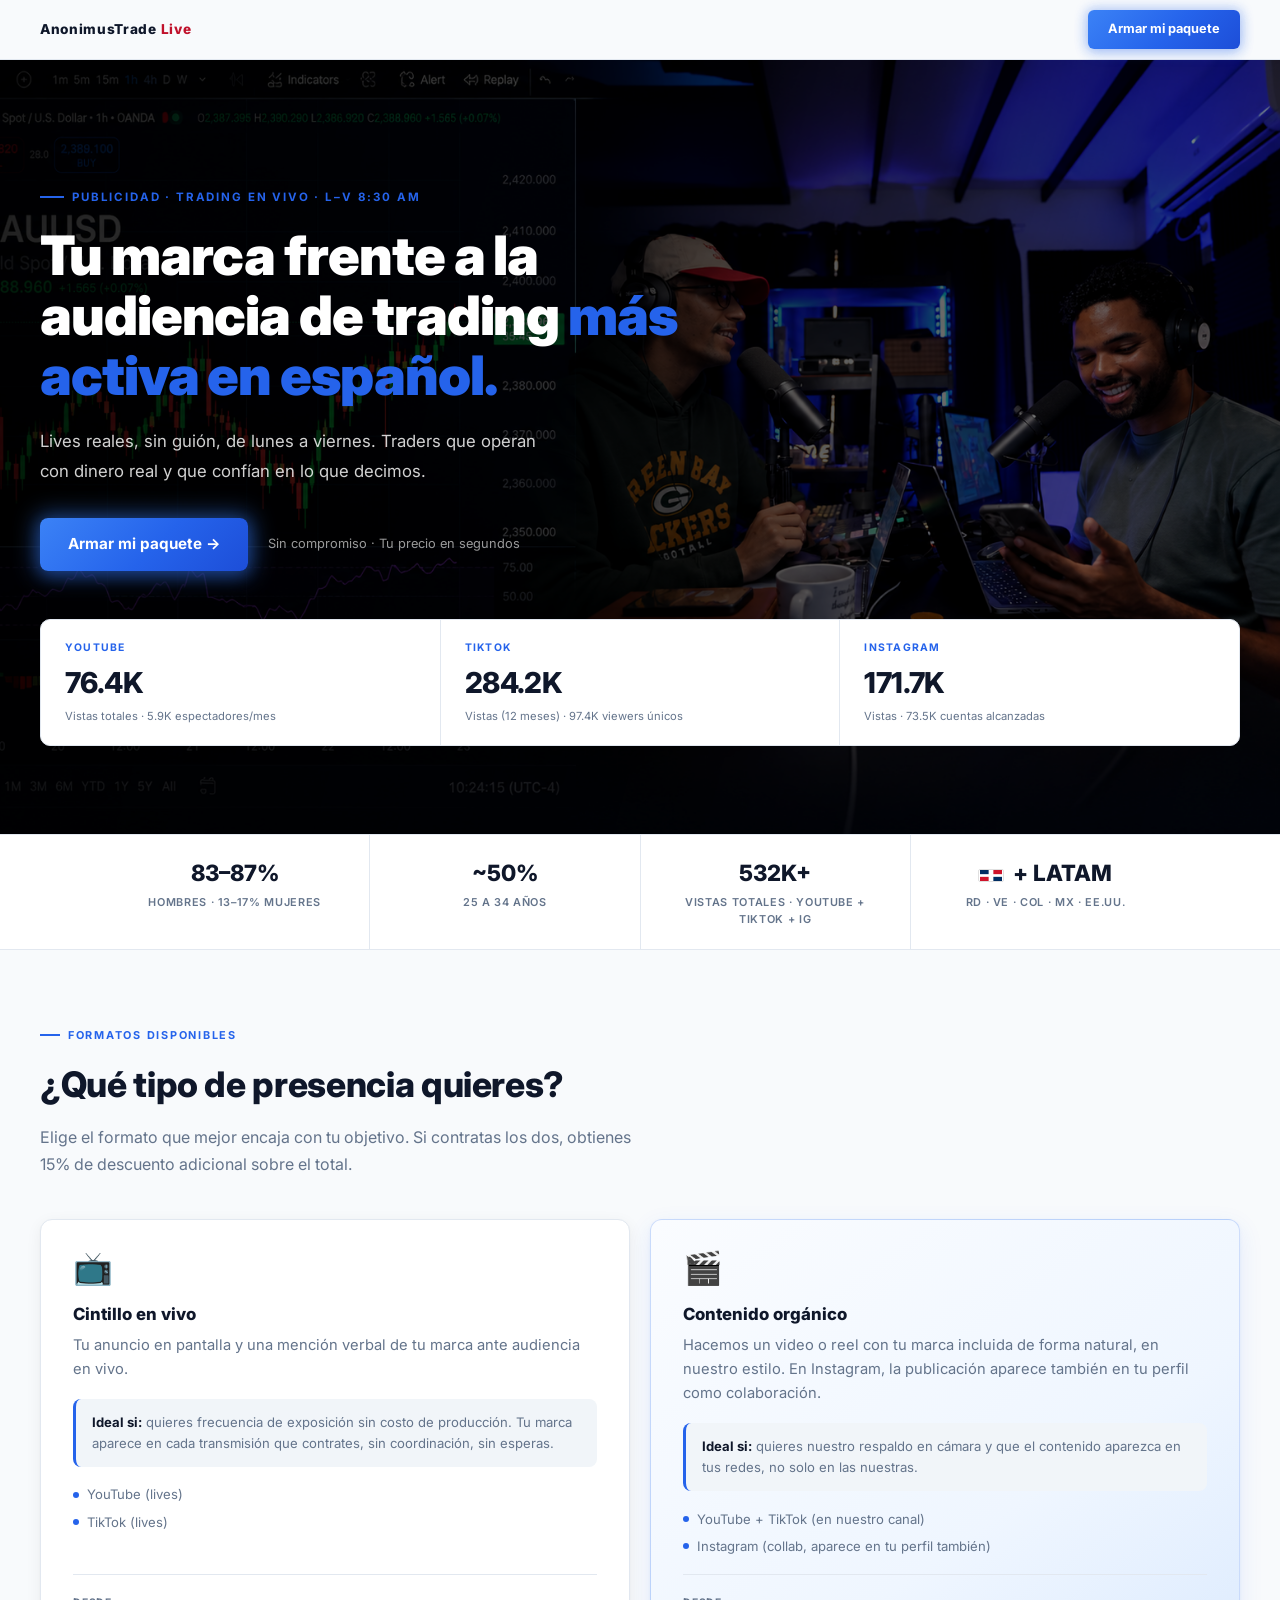
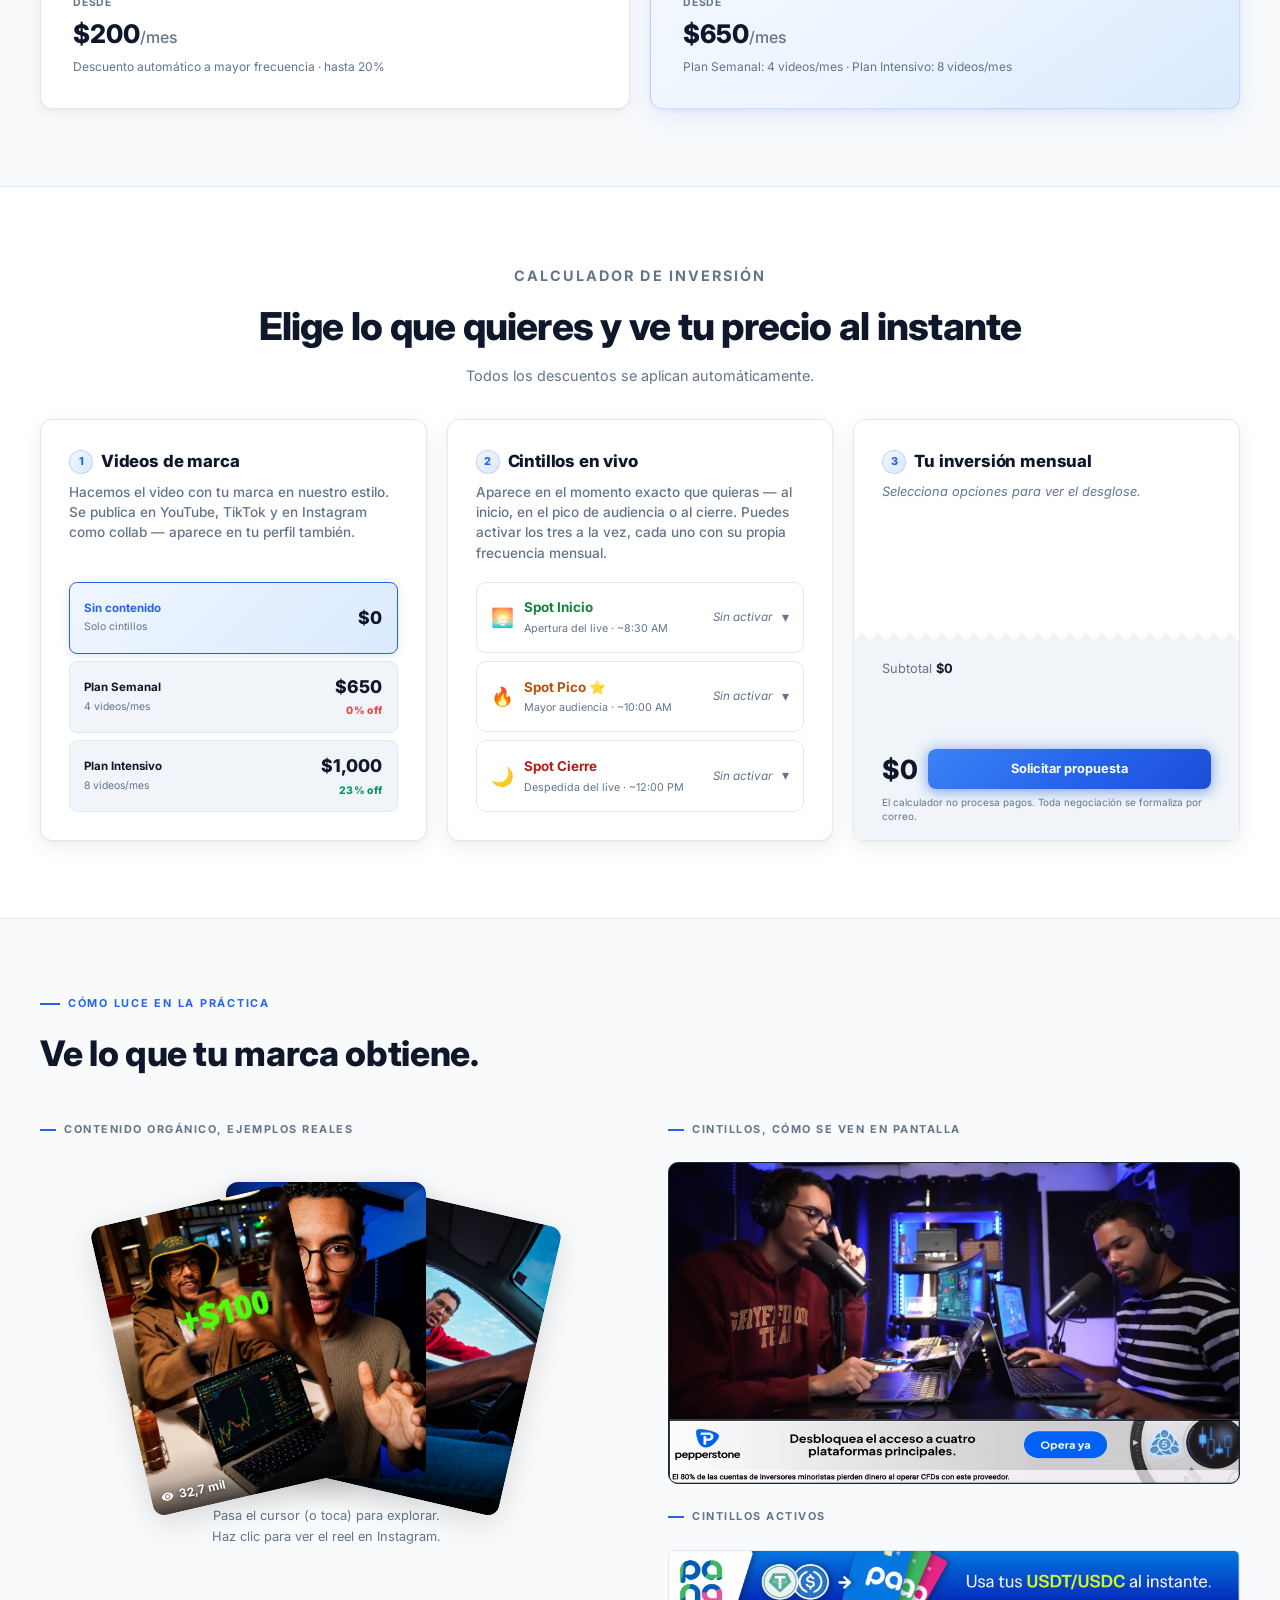
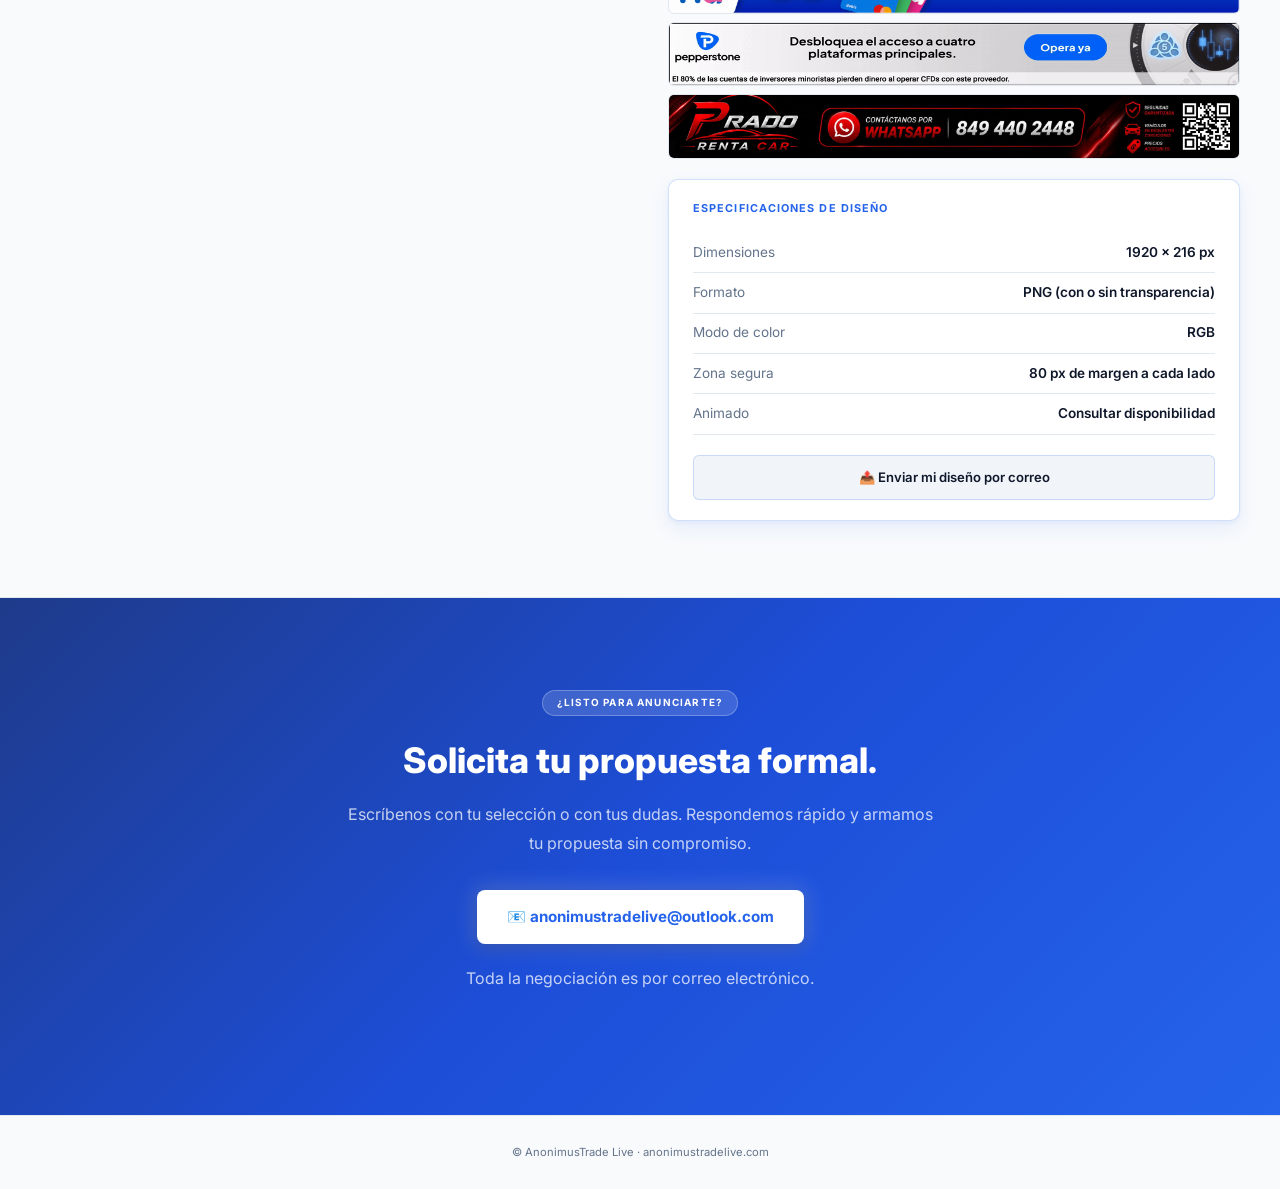
==== ads/index.html @ a9f97a2d "ads: columnas estables, filas alineadas, receipt anclado al fondo" ====
<!DOCTYPE html>
<html lang="es">
<head>
<meta charset="UTF-8">
<meta name="viewport" content="width=device-width, initial-scale=1.0">
<title>Anúnciate con AnonimusTrade Live</title>
<link href="https://fonts.googleapis.com/css2?family=Inter:wght@400;500;600;700;800;900&display=swap" rel="stylesheet">
<style>
:root {
  --bg:      #F8FAFC;
  --bg2:     #FFFFFF;
  --bg3:     #F1F5F9;
  --bg4:     #E2E8F0;
  --blue:    #2563EB;
  --blue-d:  #1D4ED8;
  --blue-lt: #EFF6FF;
  --blue-g:  rgba(37,99,235,0.08);
  --blue-b:  rgba(37,99,235,0.20);
  --red:     #C0112B;
  --gold:    #B45309;
  --gold-g:  rgba(180,83,9,0.08);
  --green:   #059669;
  --grn-g:   rgba(5,150,105,0.08);
  --ink:     #0F172A;
  --muted:   #64748B;
  --bdr:     #E2E8F0;
  --bdr-b:   rgba(37,99,235,0.20);
  --shadow:    0 1px 2px rgba(0,0,0,0.04), 0 4px 16px rgba(0,0,0,0.06);
  --shadow-md: 0 4px 6px rgba(0,0,0,0.05), 0 12px 32px rgba(0,0,0,0.08);
  --shadow-blue: 0 4px 14px rgba(37,99,235,0.22);
  --btn-grad:  linear-gradient(135deg,#3B82F6 0%,#2563EB 55%,#1D4ED8 100%);
}
*,*::before,*::after { margin:0; padding:0; box-sizing:border-box }
html { scroll-behavior:smooth }
body { font-family:'Inter',sans-serif; background:var(--bg); color:var(--ink); line-height:1.6; font-size:16px }
.container { max-width:1280px; margin:0 auto; padding:0 clamp(1.25rem,5vw,2.5rem) }

/* ── NAV ── */
nav {
  position:sticky; top:0; z-index:100;
  background:rgba(248,250,252,0.95); backdrop-filter:blur(12px);
  border-bottom:1px solid var(--bdr);
  padding:0 clamp(1.25rem,5vw,2.5rem);
  height:60px; display:flex; align-items:center; justify-content:space-between;
}
.nav-brand { font-size:0.85rem; font-weight:800; letter-spacing:0.05em }
.nav-brand span { color:var(--red) }
.nav-cta {
  font-family:inherit; font-size:0.8rem; font-weight:700;
  background:var(--btn-grad); color:#fff;
  border:none; padding:9px 20px; border-radius:6px;
  cursor:pointer; text-decoration:none;
  box-shadow:var(--shadow-blue), 0 0 12px 2px rgba(37,99,235,0.28);
  transition:all 0.2s;
}
.nav-cta:hover { box-shadow:0 6px 18px rgba(37,99,235,0.36), 0 0 20px 4px rgba(37,99,235,0.38); transform:translateY(-1px) }

/* ── HERO ── */
.hero {
  position:relative; overflow:hidden;
  padding:clamp(5rem,10vw,8rem) 0 clamp(3.5rem,7vw,5.5rem);
  border-bottom:1px solid var(--bdr);
}
.hero-bg {
  position:absolute; inset:0; z-index:0;
  background:url('ads_img/hero_img_2.png') right center / cover no-repeat;
}
.hero-overlay {
  position:absolute; inset:0; z-index:1;
  background:linear-gradient(105deg,rgba(0,0,0,0.88) 0%,rgba(0,0,0,0.70) 50%,rgba(0,0,0,0.38) 100%);
}
.hero .container { position:relative; z-index:2 }
.hero-kicker {
  font-size:0.72rem; font-weight:700; letter-spacing:0.16em;
  text-transform:uppercase; color:var(--blue); margin-bottom:1.25rem;
  display:flex; align-items:center; gap:8px;
}
.hero-kicker::before { content:''; width:24px; height:2px; background:var(--blue); display:block; flex-shrink:0 }
.hero h1 {
  font-size:clamp(2rem,5.5vw,3.4rem); font-weight:900;
  line-height:1.1; letter-spacing:-0.02em;
  margin-bottom:1.25rem; max-width:640px; color:#fff;
}
.hero h1 em { color:var(--blue); font-style:normal }
.hero-sub { font-size:clamp(0.95rem,2vw,1.05rem); color:rgba(255,255,255,0.82); max-width:500px; margin-bottom:2rem; line-height:1.8 }
.hero-actions { display:flex; align-items:center; gap:1.25rem; flex-wrap:wrap; margin-bottom:3rem }
.hero-cta {
  display:inline-flex; align-items:center; gap:8px;
  background:var(--btn-grad); color:#fff; text-decoration:none;
  font-weight:700; font-size:0.95rem;
  padding:14px 28px; border-radius:8px;
  box-shadow:0 4px 16px rgba(37,99,235,0.32), 0 0 22px 5px rgba(59,130,246,0.45);
  transition:all 0.22s;
}
.hero-cta:hover { box-shadow:0 8px 28px rgba(37,99,235,0.44), 0 0 32px 8px rgba(59,130,246,0.55); transform:translateY(-2px) }
.hero-note { font-size:0.8rem; color:rgba(255,255,255,0.6) }

/* Metrics bar */
.metrics-bar {
  display:grid; grid-template-columns:repeat(3,1fr);
  gap:1px; background:var(--bdr);
  border:1px solid var(--bdr); border-radius:10px; overflow:hidden;
  box-shadow:var(--shadow);
}
.metric { background:var(--bg2); padding:1.25rem 1.5rem }
.metric-platform { font-size:0.65rem; font-weight:700; letter-spacing:0.12em; text-transform:uppercase; color:var(--blue); margin-bottom:4px }
.metric-num { font-size:clamp(1.3rem,3vw,1.8rem); font-weight:800; letter-spacing:-0.02em; margin-bottom:3px }
.metric-label { font-size:0.7rem; color:var(--muted); line-height:1.4 }

/* ── AUDIENCE STRIP ── */
.aud-strip { background:var(--bg2); border-bottom:1px solid var(--bdr) }
.aud-strip-inner { display:grid; grid-template-columns:repeat(4,1fr); gap:1px; background:var(--bdr); max-width:1080px; margin:0 auto }
.aud-stat { background:var(--bg2); padding:1.25rem 1.5rem; text-align:center }
.flag-svg   { display:inline-block; vertical-align:middle; border-radius:2px; border:1px solid rgba(0,0,0,0.12); margin-right:4px }
.flag-emoji { display:none }
.aud-val { font-size:clamp(1.1rem,2.5vw,1.4rem); font-weight:800; margin-bottom:3px }
.aud-lbl { font-size:0.68rem; color:var(--muted); font-weight:600; text-transform:uppercase; letter-spacing:0.06em }

/* ── SECTION BASE ── */
.section { padding:clamp(3rem,6vw,5rem) 0; border-bottom:1px solid var(--bdr) }
.section.alt { background:var(--bg2) }
.sec-eyebrow {
  font-size:0.68rem; font-weight:700; letter-spacing:0.16em;
  text-transform:uppercase; color:var(--blue); margin-bottom:0.75rem;
  display:flex; align-items:center; gap:8px;
}
.sec-eyebrow::before { content:''; width:20px; height:2px; background:var(--blue); display:block; flex-shrink:0 }
.sec-h2 { font-size:clamp(1.5rem,3.5vw,2.2rem); font-weight:800; letter-spacing:-0.01em; margin-bottom:0.75rem }
.sec-sub { font-size:1rem; color:var(--muted); line-height:1.7; margin-bottom:2.5rem; max-width:620px }

/* ── FORMATOS ── */
.formats-grid { display:grid; grid-template-columns:1fr 1fr; gap:1.25rem }
.fmt-card {
  background:var(--bg2); border:1px solid var(--bdr);
  border-radius:12px; padding:2rem;
  display:flex; flex-direction:column; gap:1.1rem;
  box-shadow:var(--shadow);
  transition:box-shadow 0.22s, transform 0.22s;
}
.fmt-card:hover { box-shadow:0 4px 8px rgba(0,0,0,0.06),0 16px 40px rgba(0,0,0,0.10); transform:translateY(-3px) }
.fmt-card.feat {
  border-color:var(--bdr-b);
  background:linear-gradient(145deg,#FAFCFF 0%,#EFF6FF 60%,#DBEAFE 100%);
  box-shadow:0 2px 4px rgba(37,99,235,0.06),0 8px 24px rgba(37,99,235,0.10);
}
.fmt-card.feat:hover { box-shadow:0 4px 8px rgba(37,99,235,0.08),0 20px 48px rgba(37,99,235,0.16); transform:translateY(-3px) }
.fmt-icon { font-size:2rem; line-height:1 }
.fmt-name { font-size:1.05rem; font-weight:800; margin-bottom:0.3rem }
.fmt-pitch { font-size:0.92rem; color:var(--muted); line-height:1.65 }
.fmt-ideal {
  font-size:0.82rem; color:var(--muted);
  background:var(--bg3); border-radius:8px;
  padding:0.8rem 1rem; border-left:3px solid var(--blue); line-height:1.6;
}
.fmt-ideal strong { color:var(--ink); font-weight:700 }
.fmt-platforms { display:flex; flex-direction:column; gap:0.4rem }
.fmt-pl { font-size:0.82rem; display:flex; align-items:center; gap:8px; color:var(--muted) }
.fmt-pl::before { content:''; width:6px; height:6px; border-radius:50%; background:var(--blue); flex-shrink:0 }
.fmt-from { margin-top:auto; border-top:1px solid var(--bdr); padding-top:1.25rem }
.fmt-from-lbl { font-size:0.65rem; font-weight:700; text-transform:uppercase; letter-spacing:0.08em; color:var(--muted); margin-bottom:2px }
.fmt-from-price { font-size:1.6rem; font-weight:800 }
.fmt-from-sub { font-size:0.75rem; color:var(--muted); margin-top:2px }

/* ── CALCULADOR ── */
.calc-hdr { text-align:center; margin-bottom:2rem }
.calc-eyebrow { font-size:0.68rem; font-weight:700; letter-spacing:0.14em; text-transform:uppercase; color:var(--blue); margin-bottom:0.6rem }
.tag {
  display:inline-block; font-size:0.62rem; font-weight:700;
  letter-spacing:0.12em; text-transform:uppercase;
  padding:4px 14px; border-radius:20px; margin-bottom:0.75rem;
}
.tag-blue { background:linear-gradient(135deg,#EFF6FF,#DBEAFE); color:var(--blue); border:1px solid var(--bdr-b) }
.calc-hdr h2 { font-size:clamp(1.6rem,4vw,2.4rem); font-weight:800; letter-spacing:-0.02em; margin-bottom:0.4rem }
.calc-hdr p { font-size:0.9rem; color:var(--muted) }
.calc-top-grid { display:grid; grid-template-columns:1fr 1fr 1fr; gap:1.25rem; align-items:stretch }
.calc-step {
  background:var(--bg2); border:1px solid var(--bdr);
  border-radius:12px; padding:1.75rem;
  box-shadow:0 1px 2px rgba(0,0,0,0.04),0 6px 20px rgba(0,0,0,0.07);
}
.step-lbl {
  font-size:1.05rem; font-weight:800; letter-spacing:-0.01em;
  color:var(--ink);
  margin-bottom:0.4rem; display:flex; align-items:center; gap:8px;
}
.step-num {
  width:24px; height:24px;
  background:linear-gradient(135deg,#EFF6FF,#DBEAFE);
  border:1px solid var(--bdr-b); color:var(--blue);
  border-radius:50%; font-size:0.68rem; font-weight:800;
  display:inline-flex; align-items:center; justify-content:center; flex-shrink:0;
}
.step-title { font-size:0.85rem; font-weight:500; color:var(--muted); margin-bottom:0.75rem; line-height:1.5; min-height:88px }
.step-desc { font-size:0.82rem; color:var(--muted); margin-bottom:1rem; line-height:1.6 }

.calc-step { display:flex; flex-direction:column }
.c-opts { display:flex; flex-direction:column; gap:0.45rem; flex:1 }
.c-opt {
  display:flex; align-items:center; justify-content:space-between; gap:0.75rem;
  border:1.5px solid var(--bdr); border-radius:8px;
  padding:0.65rem 0.9rem; cursor:pointer;
  min-height:64px; flex:1;
  transition:all 0.18s; text-align:left;
  background:var(--bg3); user-select:none;
}
.c-opt:hover { border-color:rgba(37,99,235,0.4); background:var(--blue-lt); box-shadow:0 2px 8px rgba(37,99,235,0.10) }
.c-opt.sel {
  border-color:var(--blue);
  background:linear-gradient(135deg,#EFF6FF,#DBEAFE);
  box-shadow:0 2px 10px rgba(37,99,235,0.15);
}
.c-opt-meta { flex:1; min-width:0 }
.c-opt-lbl { font-size:0.72rem; font-weight:700; color:var(--ink) }
.c-opt.sel .c-opt-lbl { color:var(--blue) }
.c-opt-sub { font-size:0.65rem; color:var(--muted); margin-top:2px }
.c-opt-right { text-align:right; flex-shrink:0 }
.c-opt-price { font-size:1.1rem; font-weight:800; white-space:nowrap }
.c-opt-disc { font-size:0.65rem; font-weight:800; letter-spacing:0.03em; margin-top:2px }
.c-opt-disc--zero { color:#EF4444 }
.c-opt-disc--win  { color:#059669 }

/* ── SPOT CARDS COMPACTAS + DROPDOWN ── */
.spot-tip {
  font-size:0.82rem; color:var(--blue); font-weight:500; line-height:1.55;
  background:var(--blue-lt); border-left:3px solid var(--blue);
  border-radius:0 6px 6px 0; padding:8px 12px; margin-bottom:1rem;
}
.spot-tip strong { font-weight:700 }
.spot-cards { flex:1; display:flex; flex-direction:column; gap:8px }
.spot-card {
  border:1.5px solid var(--bdr); border-radius:10px;
  position:relative; flex:1;
  display:flex; flex-direction:column;
  background:var(--bg2); transition:border-color 0.2s, box-shadow 0.2s;
}
.spot-card-row {
  display:flex; align-items:center; gap:10px;
  padding:11px 14px; cursor:pointer; user-select:none;
  border-radius:10px; flex:1;
}
.spot-card-row:hover { background:var(--bg3) }
.spot-card-info { display:flex; align-items:center; gap:10px; flex:1; min-width:0 }
.spot-card-icon { font-size:1.15rem; line-height:1; flex-shrink:0 }
.spot-card-name { font-size:0.84rem; font-weight:700 }
.spot-card-detail { font-size:0.67rem; color:var(--muted); margin-top:1px }
.spot-card-badge {
  text-align:right; flex-shrink:0;
  min-height:46px; display:flex; flex-direction:column; justify-content:center;
}
.spot-badge-price { font-size:0.88rem; font-weight:800 }
.spot-badge-disc { font-size:0.67rem; color:var(--green); font-weight:700; margin-top:1px }
.spot-badge-freq { font-size:0.65rem; color:var(--muted); margin-top:1px }
.spot-badge-off { font-size:0.73rem; color:var(--muted); font-style:italic }
.spot-chevron {
  font-size:0.85rem; color:var(--muted); flex-shrink:0;
  transition:transform 0.2s; line-height:1;
}
.spot-card.open .spot-chevron { transform:rotate(180deg) }
/* Dropdown flotante — no afecta el layout */
.spot-dropdown {
  display:none;
  position:absolute; top:calc(100% + 4px); left:0; right:0;
  z-index:50;
  background:var(--bg2); border:1.5px solid var(--bdr);
  border-radius:8px; overflow:hidden;
  box-shadow:0 8px 24px rgba(0,0,0,0.14);
}
.spot-card.open .spot-dropdown { display:block }
.spot-opt {
  display:flex; align-items:center; justify-content:space-between;
  width:100%; padding:9px 14px;
  background:none; border:none; border-bottom:1px solid var(--bdr);
  color:var(--ink); font-size:0.82rem; font-weight:600; font-family:inherit;
  cursor:pointer; text-align:left; transition:background 0.12s;
}
.spot-opt:last-child { border-bottom:none }
.spot-opt:hover { background:var(--bg3) }
.opt-left { display:flex; align-items:center; gap:7px }
.opt-right { display:flex; align-items:center; gap:8px; flex-shrink:0 }
.opt-disc { font-size:0.71rem; font-weight:700; color:var(--green) }
.opt-no-disc { font-size:0.71rem; color:var(--muted) }
.spot-opt--off .opt-left { color:var(--muted) }
.opt-check { font-size:0.75rem; opacity:0 }
.spot-opt.active .opt-check { opacity:1 }
.sum-lines { display:flex; flex-direction:column; gap:0.25rem; min-height:148px }
.sum-disc-area { min-height:62px }
/* Colores por spot */
.spot-card[data-spot="inicio"] .spot-opt.active  { color:#15803d; font-weight:700 }
.spot-card[data-spot="inicio"].has-freq           { border-color:#16a34a; box-shadow:0 2px 10px rgba(22,163,74,0.14) }
.spot-card[data-spot="inicio"] .spot-card-name   { color:#15803d }
.spot-card[data-spot="inicio"] .spot-badge-price { color:#15803d }
.spot-card[data-spot="pico"]   .spot-opt.active  { color:#b45309; font-weight:700 }
.spot-card[data-spot="pico"].has-freq             { border-color:#d97706; box-shadow:0 2px 10px rgba(217,119,6,0.14) }
.spot-card[data-spot="pico"]   .spot-card-name   { color:#b45309 }
.spot-card[data-spot="pico"]   .spot-badge-price { color:#b45309 }
.spot-card[data-spot="cierre"] .spot-opt.active  { color:#b91c1c; font-weight:700 }
.spot-card[data-spot="cierre"].has-freq           { border-color:#dc2626; box-shadow:0 2px 10px rgba(220,38,38,0.14) }
.spot-card[data-spot="cierre"] .spot-card-name   { color:#b91c1c }
.spot-card[data-spot="cierre"] .spot-badge-price { color:#b91c1c }

/* ── SUMMARY PANEL (columna 3, mismo estilo que calc-step) ── */
.calc-summary {
  background:var(--bg2); border:1px solid var(--bdr);
  border-radius:12px; padding:1.75rem;
  position:sticky; top:72px;
  box-shadow:0 1px 2px rgba(0,0,0,0.04),0 6px 20px rgba(0,0,0,0.07);
  display:flex; flex-direction:column;
}

.sum-receipt {
  background:var(--bg3);
  margin:auto -1.75rem -1.75rem;
  padding:0 1.75rem 1rem;
  position:relative;
}
.sum-receipt::before {
  content:'';
  display:block; height:16px; margin:0 -1.75rem 0.85rem;
  background:
    linear-gradient(135deg, var(--bg2) 33.33%, transparent 33.33%) 0 0,
    linear-gradient(-135deg, var(--bg2) 33.33%, transparent 33.33%) 0 0;
  background-size:16px 16px;
  background-repeat:repeat-x;
  background-color:var(--bg3);
}
.sum-title { font-size:0.65rem; font-weight:700; letter-spacing:0.14em; text-transform:uppercase; color:var(--muted); margin-bottom:0.5rem }

.sum-line { display:flex; justify-content:space-between; align-items:baseline; font-size:0.8rem; gap:0.5rem }
.sum-line-k { color:var(--muted); flex:1 }
.sum-line-v { font-weight:700; flex-shrink:0 }
.sum-empty { font-size:0.8rem; color:var(--muted); font-style:italic }
.sum-div { height:1px; background:var(--bdr); margin:0.5rem 0 }
.sum-row-meta {
  display:flex; justify-content:space-between; align-items:center;
  font-size:0.8rem; color:var(--muted); margin-bottom:0.4rem;
}
.sum-row-meta strong { color:var(--ink); font-weight:700 }
.sum-saving-badge {
  font-size:0.7rem; color:var(--green); font-weight:700;
  background:var(--grn-g); border:1px solid rgba(5,150,105,0.18);
  border-radius:4px; padding:2px 7px; white-space:nowrap;
}
.sum-bundle-pill {
  display:flex; justify-content:space-between; align-items:center;
  font-size:0.75rem; color:var(--green); font-weight:700;
  background:var(--grn-g); border:1px solid rgba(5,150,105,0.18);
  border-radius:4px; padding:5px 9px; margin-bottom:0.45rem;
}
.sum-bundle-note { font-size:0.62rem; font-weight:400; opacity:0.8; margin-top:1px }
.sum-total-disc {
  display:flex; justify-content:space-between; align-items:center;
  font-size:0.8rem; font-weight:700; color:var(--green);
  border-top:1px dashed rgba(5,150,105,0.3);
  padding:5px 2px; margin-top:0.1rem; margin-bottom:0.1rem;
}
.sum-item { padding:4px 6px; border-radius:4px; border:1px solid var(--bg3) }
.sum-item:nth-child(even) { background:var(--bg3) }
.sum-disc-row {
  font-size:0.68rem; color:var(--green); font-weight:600;
  text-align:right; margin-top:1px;
}
.sum-bottom { display:flex; align-items:center; gap:0.65rem }
.sum-total-val { font-size:1.65rem; font-weight:800; letter-spacing:-0.02em; flex-shrink:0; white-space:nowrap }
.sum-cta {
  flex:1; display:block; text-align:center;
  background:var(--btn-grad); color:#fff; text-decoration:none;
  font-weight:700; font-size:0.8rem; padding:10px 8px;
  border-radius:8px;
  box-shadow:0 4px 12px rgba(37,99,235,0.28), 0 0 14px 2px rgba(37,99,235,0.30);
  transition:all 0.2s;
}
.sum-cta:hover { box-shadow:0 6px 18px rgba(37,99,235,0.4), 0 0 22px 5px rgba(37,99,235,0.40); transform:translateY(-1px) }
.sum-upsell {
  font-size:0.75rem; color:var(--gold);
  background:var(--gold-g); border:1px solid rgba(245,158,11,0.2);
  border-radius:6px; padding:6px 9px; margin-top:0.4rem; line-height:1.5;
}
.sum-note { font-size:0.62rem; color:var(--muted); text-align:left; margin-top:0.35rem; line-height:1.4 }

/* ── VISUALES ── */
.visual-grid { display:grid; grid-template-columns:1fr 1fr; gap:3.5rem; align-items:start }
.vis-col-label {
  font-size:0.68rem; font-weight:700; letter-spacing:0.14em;
  text-transform:uppercase; color:var(--muted); margin-bottom:1.5rem;
  display:flex; align-items:center; gap:8px;
}
.vis-col-label::before { content:''; width:16px; height:2px; background:var(--blue); flex-shrink:0 }

/* Fan deck */
.fan-wrapper { display:flex; justify-content:center; align-items:flex-end; min-height:340px; padding:1rem 0 1.5rem }
.fan-deck { position:relative; width:200px; height:296px }
.fan-card {
  position:absolute; top:0; left:0; width:200px; height:296px;
  border-radius:12px; overflow:hidden; cursor:pointer; display:block; text-decoration:none;
  transition:all 0.35s cubic-bezier(0.34,1.56,0.64,1);
  transform-origin:bottom center;
  box-shadow:0 8px 32px rgba(0,0,0,0.14);
}
.fan-card:nth-child(1) { transform:rotate(-13deg) translateX(-75px); z-index:3 }
.fan-card:nth-child(2) { transform:rotate(0deg); z-index:2 }
.fan-card:nth-child(3) { transform:rotate(13deg) translateX(75px); z-index:1 }
.fan-card:nth-child(1):hover { transform:rotate(-5deg) translateX(-65px) translateY(-18px) scale(1.04); z-index:10 }
.fan-card:nth-child(2):hover { transform:rotate(0deg) translateY(-18px) scale(1.04); z-index:10 }
.fan-card:nth-child(3):hover { transform:rotate(5deg) translateX(65px) translateY(-18px) scale(1.04); z-index:10 }
.fan-ph {
  width:100%; height:100%;
  background:var(--bg3); border:1px solid var(--bdr);
  display:flex; flex-direction:column; align-items:center; justify-content:center;
  gap:0.75rem; padding:1rem; text-align:center;
}
.reel-img { width:100%; height:100%; object-fit:cover; display:block; }
.reel-overlay {
  position:absolute; bottom:0; left:0; right:0;
  background:linear-gradient(to top, rgba(0,0,0,0.7) 0%, rgba(0,0,0,0.15) 55%, transparent 100%);
  padding:8px 10px; display:flex; flex-direction:column; justify-content:flex-end; gap:5px;
}
.reel-views {
  display:flex; align-items:center; gap:5px;
  color:#fff; font-size:0.75rem; font-weight:700;
  text-shadow:0 1px 3px rgba(0,0,0,0.6);
}
.reel-stats-hover {
  display:flex; gap:10px;
  opacity:0; transform:translateX(-14px);
  transition:opacity 0.28s ease 0.07s, transform 0.28s ease 0.07s;
}
.fan-card:hover .reel-stats-hover { opacity:1; transform:translateX(0); }
.reel-stat {
  display:flex; align-items:center; gap:3px;
  color:#fff; font-size:0.72rem; font-weight:700;
  text-shadow:0 1px 3px rgba(0,0,0,0.6);
}
.fan-note { font-size:0.8rem; color:var(--muted); text-align:center; line-height:1.6; margin-top:0.25rem }

/* Stream mockup */
.stream-mock {
  position:relative; width:100%; aspect-ratio:16/9;
  background:#0A1520; border:1px solid #1a2a3a;
  border-radius:10px; overflow:hidden; margin-bottom:1.25rem;
}
.stream-body {
  position:absolute; inset:0; bottom:20%;
  display:flex; align-items:center; justify-content:center;
  flex-direction:column; gap:0.5rem;
}
.stream-live {
  position:absolute; top:10px; left:10px;
  background:var(--red); color:#fff;
  font-size:0.6rem; font-weight:800; letter-spacing:0.08em;
  padding:3px 8px; border-radius:3px;
}
.stream-ph { font-size:0.72rem; color:rgba(107,125,179,0.4); font-weight:600; letter-spacing:0.1em; text-transform:uppercase }
.cintillo-strip {
  position:absolute; bottom:0; left:0; right:0; height:20%;
  background:rgba(241,245,249,0.12); border-top:1px solid rgba(255,255,255,0.06);
  display:flex; align-items:center; justify-content:center;
}
.cintillo-strip-ph { font-size:0.62rem; color:rgba(107,125,179,0.4); font-weight:700; letter-spacing:0.1em; text-transform:uppercase }

/* Cintillo gallery */
.cin-gallery { display:flex; flex-direction:column; gap:0.5rem; margin-bottom:1.25rem }
.cin-item {
  width:100%; aspect-ratio:1920/216;
  background:var(--bg3); border:1px solid var(--bdr);
  border-radius:6px; display:flex; align-items:center; justify-content:center; overflow:hidden;
}
.cin-item img { width:100%; height:100%; object-fit:cover; display:block }
.cin-ph { font-size:0.65rem; color:rgba(107,125,179,0.4); font-weight:700; letter-spacing:0.1em; text-transform:uppercase }

/* Specs */
.specs-card {
  background:var(--bg2); border:1px solid var(--bdr-b);
  border-radius:10px; padding:1.25rem 1.5rem;
  box-shadow:0 2px 4px rgba(37,99,235,0.06),0 8px 20px rgba(37,99,235,0.08);
}
.specs-title { font-size:0.68rem; font-weight:700; letter-spacing:0.1em; text-transform:uppercase; color:var(--blue); margin-bottom:1rem }
.spec-row { display:flex; justify-content:space-between; align-items:baseline; font-size:0.85rem; gap:1rem; padding:0.55rem 0; border-bottom:1px solid var(--bdr) }
.spec-row:last-child { border-bottom:none }
.spec-k { color:var(--muted) }
.spec-v { font-weight:600; text-align:right }
.specs-cta {
  display:block; text-align:center; margin-top:1.25rem;
  background:var(--bg3); border:1px solid var(--bdr-b);
  color:var(--ink); text-decoration:none; font-size:0.82rem;
  font-weight:600; padding:11px; border-radius:6px; transition:border-color 0.18s;
}
.specs-cta:hover { border-color:var(--blue) }

/* ── CONTACTO (blue gradient) ── */
#contacto {
  padding:clamp(3.5rem,7vw,6rem) 0;
  background:linear-gradient(135deg,#1E3A8A 0%,#1D4ED8 50%,#2563EB 100%);
}
.contact-inner { text-align:center; max-width:600px; margin:0 auto }
.contact-inner h2 { font-size:clamp(1.5rem,4vw,2.2rem); font-weight:800; color:#fff; margin-bottom:0.75rem }
.contact-inner p { font-size:1rem; color:rgba(255,255,255,0.75); margin-bottom:2rem; line-height:1.8 }
.contact-email {
  display:inline-flex; align-items:center; gap:10px;
  background:#fff; color:var(--blue);
  text-decoration:none; font-weight:700; font-size:0.95rem;
  padding:15px 30px; border-radius:8px;
  transition:transform 0.18s, box-shadow 0.18s;
  box-shadow:0 4px 16px rgba(0,0,0,0.2), 0 0 20px 4px rgba(255,255,255,0.18);
}
.contact-email:hover { transform:translateY(-2px); box-shadow:0 8px 24px rgba(0,0,0,0.25), 0 0 30px 7px rgba(255,255,255,0.25) }
.contact-note { font-size:0.72rem; color:rgba(255,255,255,0.5); margin-top:1.25rem; line-height:1.5 }

footer { border-top:1px solid var(--bdr); padding:1.75rem; text-align:center; font-size:0.7rem; color:var(--muted) }
footer a { color:var(--muted); text-decoration:none }
footer a:hover { color:var(--ink) }

/* ── RESPONSIVE ── */
@media(max-width:1100px) {
  .calc-top-grid { grid-template-columns:1fr 1fr }
  .calc-summary { grid-column:1/-1; position:static }
}
@media(max-width:900px) {
  .calc-top-grid { grid-template-columns:1fr }
  .sum-receipt::before { display:none }
  .sum-note { text-align:center }
  .formats-grid { grid-template-columns:1fr }
  .visual-grid { grid-template-columns:1fr }
  .aud-strip-inner { grid-template-columns:1fr 1fr }
  .flag-svg   { display:none }
  .flag-emoji { display:inline }
}
@media(max-width:660px) {
  .metrics-bar { grid-template-columns:1fr }
  .c-opts { grid-template-columns:1fr }
  .spot-tabs { grid-template-columns:1fr }
  .tl-pin-label { font-size:0.62rem }
  .fan-deck { width:160px; height:237px }
  .fan-card { width:160px; height:237px }
  .fan-card:nth-child(1) { transform:rotate(-13deg) translateX(-60px) }
  .fan-card:nth-child(3) { transform:rotate(13deg) translateX(60px) }
}
</style>
</head>
<body>

<!-- NAV -->
<nav>
  <div class="nav-brand">AnonimusTrade <span>Live</span></div>
  <a href="#calculador" class="nav-cta">Armar mi paquete</a>
</nav>

<!-- HERO -->
<section class="hero">
  <div class="hero-bg"></div>
  <div class="hero-overlay"></div>
  <div class="container">
    <div class="hero-kicker">Publicidad · Trading en vivo · L–V 8:30 AM</div>
    <h1>Tu marca frente a la audiencia de trading <em>más activa en español.</em></h1>
    <p class="hero-sub">Lives reales, sin guión, de lunes a viernes. Traders que operan con dinero real y que confían en lo que decimos.</p>
    <div class="hero-actions">
      <a href="#calculador" class="hero-cta">Armar mi paquete →</a>
      <span class="hero-note">Sin compromiso · Tu precio en segundos</span>
    </div>
    <div class="metrics-bar">
      <div class="metric">
        <div class="metric-platform">YouTube</div>
        <div class="metric-num">76.4K</div>
        <div class="metric-label">Vistas totales · 5.9K espectadores/mes</div>
      </div>
      <div class="metric">
        <div class="metric-platform">TikTok</div>
        <div class="metric-num">284.2K</div>
        <div class="metric-label">Vistas (12 meses) · 97.4K viewers únicos</div>
      </div>
      <div class="metric">
        <div class="metric-platform">Instagram</div>
        <div class="metric-num">171.7K</div>
        <div class="metric-label">Vistas · 73.5K cuentas alcanzadas</div>
      </div>
    </div>
  </div>
</section>

<!-- AUDIENCE STRIP -->
<div class="aud-strip">
  <div class="aud-strip-inner">
    <div class="aud-stat">
      <div class="aud-val">83–87%</div>
      <div class="aud-lbl">Hombres · 13–17% Mujeres</div>
    </div>
    <div class="aud-stat">
      <div class="aud-val">~50%</div>
      <div class="aud-lbl">25 a 34 años</div>
    </div>
    <div class="aud-stat">
      <div class="aud-val">532K+</div>
      <div class="aud-lbl">Vistas totales · YouTube + TikTok + IG</div>
    </div>
    <div class="aud-stat">
      <div class="aud-val">
        <svg class="flag-svg" viewBox="0 0 20 10" width="26" height="13" xmlns="http://www.w3.org/2000/svg">
          <rect x="0"  y="0" width="8" height="4" fill="#002D62"/>
          <rect x="12" y="0" width="8" height="4" fill="#CF142B"/>
          <rect x="0"  y="6" width="8" height="4" fill="#CF142B"/>
          <rect x="12" y="6" width="8" height="4" fill="#002D62"/>
          <rect x="8"  y="0" width="4" height="10" fill="#fff"/>
          <rect x="0"  y="4" width="20" height="2"  fill="#fff"/>
        </svg>
        <span class="flag-emoji">🇩🇴</span> + LATAM
      </div>
      <div class="aud-lbl">RD · VE · COL · MX · EE.UU.</div>
    </div>
  </div>
</div>

<!-- FORMATOS -->
<section class="section" id="formatos">
  <div class="container">
    <div class="sec-eyebrow">Formatos disponibles</div>
    <h2 class="sec-h2">¿Qué tipo de presencia quieres?</h2>
    <p class="sec-sub">Elige el formato que mejor encaja con tu objetivo. Si contratas los dos, obtienes 15% de descuento adicional sobre el total.</p>
    <div class="formats-grid">

      <div class="fmt-card">
        <div class="fmt-icon">📺</div>
        <div>
          <div class="fmt-name">Cintillo en vivo</div>
          <p class="fmt-pitch">Tu anuncio en pantalla y una mención verbal de tu marca ante audiencia en vivo.</p>
        </div>
        <div class="fmt-ideal"><strong>Ideal si:</strong> quieres frecuencia de exposición sin costo de producción. Tu marca aparece en cada transmisión que contrates, sin coordinación, sin esperas.</div>
        <div class="fmt-platforms">
          <div class="fmt-pl">YouTube (lives)</div>
          <div class="fmt-pl">TikTok (lives)</div>
        </div>
        <div class="fmt-from">
          <div class="fmt-from-lbl">Desde</div>
          <div class="fmt-from-price">$200<span style="font-size:1rem;font-weight:500;color:var(--muted)">/mes</span></div>
          <div class="fmt-from-sub">Descuento automático a mayor frecuencia · hasta 20%</div>
        </div>
      </div>

      <div class="fmt-card feat">
        <div class="fmt-icon">🎬</div>
        <div>
          <div class="fmt-name">Contenido orgánico</div>
          <p class="fmt-pitch">Hacemos un video o reel con tu marca incluida de forma natural, en nuestro estilo. En Instagram, la publicación aparece también en tu perfil como colaboración.</p>
        </div>
        <div class="fmt-ideal"><strong>Ideal si:</strong> quieres nuestro respaldo en cámara y que el contenido aparezca en tus redes, no solo en las nuestras.</div>
        <div class="fmt-platforms">
          <div class="fmt-pl">YouTube + TikTok (en nuestro canal)</div>
          <div class="fmt-pl">Instagram (collab, aparece en tu perfil también)</div>
        </div>
        <div class="fmt-from">
          <div class="fmt-from-lbl">Desde</div>
          <div class="fmt-from-price">$650<span style="font-size:1rem;font-weight:500;color:var(--muted)">/mes</span></div>
          <div class="fmt-from-sub">Plan Semanal: 4 videos/mes · Plan Intensivo: 8 videos/mes</div>
        </div>
      </div>

    </div>
  </div>
</section>

<!-- CALCULADOR -->
<section class="section alt" id="calculador">
  <div class="container">
    <div class="calc-hdr">
      <p class="calc-eyebrow">Calculador de inversión</p>
      <h2>Elige lo que quieres y ve tu precio al instante</h2>
      <p>Todos los descuentos se aplican automáticamente.</p>
    </div>
    <!-- TOP GRID: Paso 1 (izq) + Paso 2 (der) -->
    <div class="calc-top-grid">

      <!-- Paso 1: Videos (columna izquierda, angosta) -->
      <div class="calc-step">
        <div class="step-lbl"><span class="step-num">1</span> Videos de marca</div>
        <div class="step-title">Hacemos el video con tu marca en nuestro estilo. Se publica en YouTube, TikTok y en Instagram como collab — aparece en tu perfil también.</div>
        <div class="c-opts">
          <div class="c-opt sel" onclick="selectContent('ninguno',this)">
            <div class="c-opt-meta">
              <div class="c-opt-lbl">Sin contenido</div>
              <div class="c-opt-sub">Solo cintillos</div>
            </div>
            <div class="c-opt-right">
              <div class="c-opt-price">$0</div>
            </div>
          </div>
          <div class="c-opt" onclick="selectContent('semanal',this)">
            <div class="c-opt-meta">
              <div class="c-opt-lbl">Plan Semanal</div>
              <div class="c-opt-sub">4 videos/mes</div>
            </div>
            <div class="c-opt-right">
              <div class="c-opt-price">$650</div>
              <div class="c-opt-disc c-opt-disc--zero">0% off</div>
            </div>
          </div>
          <div class="c-opt" onclick="selectContent('intensivo',this)">
            <div class="c-opt-meta">
              <div class="c-opt-lbl">Plan Intensivo</div>
              <div class="c-opt-sub">8 videos/mes</div>
            </div>
            <div class="c-opt-right">
              <div class="c-opt-price">$1,000</div>
              <div class="c-opt-disc c-opt-disc--win">23% off</div>
            </div>
          </div>
        </div>
      </div>

      <!-- Paso 2: Cintillos -->
      <div class="calc-step">
        <div class="step-lbl"><span class="step-num">2</span> Cintillos en vivo</div>
        <div class="step-title">Aparece en el momento exacto que quieras — al inicio, en el pico de audiencia o al cierre. Puedes activar los tres a la vez, cada uno con su propia frecuencia mensual.</div>

        <div class="spot-cards">
        <!-- Tarjeta Spot Inicio -->
        <div class="spot-card" data-spot="inicio">
          <div class="spot-card-row" onclick="toggleSpotDropdown('inicio')">
            <div class="spot-card-info">
              <span class="spot-card-icon">🌅</span>
              <div>
                <div class="spot-card-name">Spot Inicio</div>
                <div class="spot-card-detail">Apertura del live · ~8:30 AM</div>
              </div>
            </div>
            <div class="spot-card-badge" id="badge-inicio"><div class="spot-badge-off">Sin activar</div></div>
            <span class="spot-chevron">▾</span>
          </div>
          <div class="spot-dropdown">
            <button class="spot-opt spot-opt--off active" onclick="setFreq('inicio',0,this)"><span class="opt-left">Off</span><span class="opt-right"><span class="opt-check">✓</span></span></button>
            <button class="spot-opt" onclick="setFreq('inicio',4,this)"><span class="opt-left">4/mes</span><span class="opt-right"><span class="opt-no-disc">sin descuento</span><span class="opt-check">✓</span></span></button>
            <button class="spot-opt" onclick="setFreq('inicio',8,this)"><span class="opt-left">8/mes</span><span class="opt-right"><span class="opt-disc">−5% off</span><span class="opt-check">✓</span></span></button>
            <button class="spot-opt" onclick="setFreq('inicio',12,this)"><span class="opt-left">12/mes</span><span class="opt-right"><span class="opt-disc">−10% off</span><span class="opt-check">✓</span></span></button>
            <button class="spot-opt" onclick="setFreq('inicio',16,this)"><span class="opt-left">16/mes</span><span class="opt-right"><span class="opt-disc">−15% off</span><span class="opt-check">✓</span></span></button>
            <button class="spot-opt" onclick="setFreq('inicio',20,this)"><span class="opt-left">20/mes</span><span class="opt-right"><span class="opt-disc">−20% off</span><span class="opt-check">✓</span></span></button>
          </div>
        </div>

        <!-- Tarjeta Spot Pico -->
        <div class="spot-card" data-spot="pico">
          <div class="spot-card-row" onclick="toggleSpotDropdown('pico')">
            <div class="spot-card-info">
              <span class="spot-card-icon">🔥</span>
              <div>
                <div class="spot-card-name">Spot Pico ⭐</div>
                <div class="spot-card-detail">Mayor audiencia · ~10:00 AM</div>
              </div>
            </div>
            <div class="spot-card-badge" id="badge-pico"><div class="spot-badge-off">Sin activar</div></div>
            <span class="spot-chevron">▾</span>
          </div>
          <div class="spot-dropdown">
            <button class="spot-opt spot-opt--off active" onclick="setFreq('pico',0,this)"><span class="opt-left">Off</span><span class="opt-right"><span class="opt-check">✓</span></span></button>
            <button class="spot-opt" onclick="setFreq('pico',4,this)"><span class="opt-left">4/mes</span><span class="opt-right"><span class="opt-no-disc">sin descuento</span><span class="opt-check">✓</span></span></button>
            <button class="spot-opt" onclick="setFreq('pico',8,this)"><span class="opt-left">8/mes</span><span class="opt-right"><span class="opt-disc">−5% off</span><span class="opt-check">✓</span></span></button>
            <button class="spot-opt" onclick="setFreq('pico',12,this)"><span class="opt-left">12/mes</span><span class="opt-right"><span class="opt-disc">−10% off</span><span class="opt-check">✓</span></span></button>
            <button class="spot-opt" onclick="setFreq('pico',16,this)"><span class="opt-left">16/mes</span><span class="opt-right"><span class="opt-disc">−15% off</span><span class="opt-check">✓</span></span></button>
            <button class="spot-opt" onclick="setFreq('pico',20,this)"><span class="opt-left">20/mes</span><span class="opt-right"><span class="opt-disc">−20% off</span><span class="opt-check">✓</span></span></button>
          </div>
        </div>

        <!-- Tarjeta Spot Cierre -->
        <div class="spot-card" data-spot="cierre">
          <div class="spot-card-row" onclick="toggleSpotDropdown('cierre')">
            <div class="spot-card-info">
              <span class="spot-card-icon">🌙</span>
              <div>
                <div class="spot-card-name">Spot Cierre</div>
                <div class="spot-card-detail">Despedida del live · ~12:00 PM</div>
              </div>
            </div>
            <div class="spot-card-badge" id="badge-cierre"><div class="spot-badge-off">Sin activar</div></div>
            <span class="spot-chevron">▾</span>
          </div>
          <div class="spot-dropdown">
            <button class="spot-opt spot-opt--off active" onclick="setFreq('cierre',0,this)"><span class="opt-left">Off</span><span class="opt-right"><span class="opt-check">✓</span></span></button>
            <button class="spot-opt" onclick="setFreq('cierre',4,this)"><span class="opt-left">4/mes</span><span class="opt-right"><span class="opt-no-disc">sin descuento</span><span class="opt-check">✓</span></span></button>
            <button class="spot-opt" onclick="setFreq('cierre',8,this)"><span class="opt-left">8/mes</span><span class="opt-right"><span class="opt-disc">−5% off</span><span class="opt-check">✓</span></span></button>
            <button class="spot-opt" onclick="setFreq('cierre',12,this)"><span class="opt-left">12/mes</span><span class="opt-right"><span class="opt-disc">−10% off</span><span class="opt-check">✓</span></span></button>
            <button class="spot-opt" onclick="setFreq('cierre',16,this)"><span class="opt-left">16/mes</span><span class="opt-right"><span class="opt-disc">−15% off</span><span class="opt-check">✓</span></span></button>
            <button class="spot-opt" onclick="setFreq('cierre',20,this)"><span class="opt-left">20/mes</span><span class="opt-right"><span class="opt-disc">−20% off</span><span class="opt-check">✓</span></span></button>
          </div>
        </div>
        </div><!-- /spot-cards -->
      </div>

      <!-- Columna 3: Desglose de precios -->
      <div class="calc-summary">
        <div class="step-lbl"><span class="step-num">3</span> Tu inversión mensual</div>
        <div class="sum-lines" id="sum-lines">
          <div class="sum-empty">Selecciona opciones para ver el desglose.</div>
        </div>
        <div class="sum-receipt">
          <div class="sum-row-meta">
            <span>Subtotal <strong id="sum-sub">$0</strong></span>
            <span id="sum-saving-badge" style="display:none" class="sum-saving-badge"></span>
          </div>
          <div class="sum-disc-area">
            <div id="bundle-row" style="display:none" class="sum-bundle-pill">
              <div>
                <div>🎁 Bundle −15%</div>
                <div class="sum-bundle-note">Por combinar cintillos + contenido orgánico</div>
              </div>
              <strong id="bundle-amt">−$0</strong>
            </div>
            <div id="total-disc-row" style="display:none" class="sum-total-disc">
              <span>Descuento total</span>
              <strong id="total-disc-amt">−$0</strong>
            </div>
          </div>
          <div class="sum-bottom">
            <div class="sum-total-val" id="sum-total">$0</div>
            <a href="mailto:anonimustradelive@outlook.com?subject=Solicitud%20de%20propuesta%20publicitaria" class="sum-cta">Solicitar propuesta</a>
          </div>
          <div id="upsell" class="sum-upsell" style="display:none"></div>
          <div class="sum-note">El calculador no procesa pagos. Toda negociación se formaliza por correo.</div>
        </div>
      </div>

    </div><!-- /calc-top-grid -->
  </div><!-- /container -->
</section>

<!-- VISUALES -->
<section class="section" id="visuales">
  <div class="container">
    <div class="sec-eyebrow">Cómo luce en la práctica</div>
    <h2 class="sec-h2" style="margin-bottom:2.5rem">Ve lo que tu marca obtiene.</h2>
    <div class="visual-grid">

      <!-- Columna izq: Contenido orgánico -->
      <div>
        <div class="vis-col-label">Contenido orgánico, ejemplos reales</div>
        <div class="fan-wrapper">
          <div class="fan-deck">
            <a class="fan-card" href="https://www.instagram.com/anonimustradelive/reel/DW4AdVUDUiw/?hl=es" target="_blank" rel="noopener">
              <img src="ads_img/reel_1.png" alt="Reel destacado #1" class="reel-img">
              <div class="reel-overlay">
                <div class="reel-stats-hover">
                  <span class="reel-stat">🩷 1,125</span>
                  <span class="reel-stat">🗨️ 99</span>
                </div>
                <div class="reel-views">
                  <svg width="13" height="13" viewBox="0 0 24 24" fill="white" xmlns="http://www.w3.org/2000/svg"><path d="M12 4.5C7 4.5 2.73 7.61 1 12c1.73 4.39 6 7.5 11 7.5s9.27-3.11 11-7.5c-1.73-4.39-6-7.5-11-7.5zM12 17c-2.76 0-5-2.24-5-5s2.24-5 5-5 5 2.24 5 5-2.24 5-5 5zm0-8c-1.66 0-3 1.34-3 3s1.34 3 3 3 3-1.34 3-3-1.34-3-3-3z"/></svg>
                  32,7 mil
                </div>
              </div>
            </a>
            <a class="fan-card" href="https://www.instagram.com/anonimustradelive/reel/DZWBQqHNVH9/?hl=es" target="_blank" rel="noopener">
              <img src="ads_img/reel_2.png" alt="Reel destacado #2" class="reel-img">
              <div class="reel-overlay">
                <div class="reel-stats-hover">
                  <span class="reel-stat">🩷 2,768</span>
                  <span class="reel-stat">🗨️ 729</span>
                </div>
                <div class="reel-views">
                  <svg width="13" height="13" viewBox="0 0 24 24" fill="white" xmlns="http://www.w3.org/2000/svg"><path d="M12 4.5C7 4.5 2.73 7.61 1 12c1.73 4.39 6 7.5 11 7.5s9.27-3.11 11-7.5c-1.73-4.39-6-7.5-11-7.5zM12 17c-2.76 0-5-2.24-5-5s2.24-5 5-5 5 2.24 5 5-2.24 5-5 5zm0-8c-1.66 0-3 1.34-3 3s1.34 3 3 3 3-1.34 3-3-1.34-3-3-3z"/></svg>
                  60,9 mil
                </div>
              </div>
            </a>
            <a class="fan-card" href="https://www.instagram.com/anonimustradelive/reel/DYFFulZC8_r/?hl=es" target="_blank" rel="noopener">
              <img src="ads_img/reel_3.png" alt="Reel destacado #3" class="reel-img">
              <div class="reel-overlay">
                <div class="reel-stats-hover">
                  <span class="reel-stat">🩷 77</span>
                  <span class="reel-stat">🗨️ 16</span>
                </div>
                <div class="reel-views">
                  <svg width="13" height="13" viewBox="0 0 24 24" fill="white" xmlns="http://www.w3.org/2000/svg"><path d="M12 4.5C7 4.5 2.73 7.61 1 12c1.73 4.39 6 7.5 11 7.5s9.27-3.11 11-7.5c-1.73-4.39-6-7.5-11-7.5zM12 17c-2.76 0-5-2.24-5-5s2.24-5 5-5 5 2.24 5 5-2.24 5-5 5zm0-8c-1.66 0-3 1.34-3 3s1.34 3 3 3 3-1.34 3-3-1.34-3-3-3z"/></svg>
                  2,667
                </div>
              </div>
            </a>
          </div>
        </div>
        <p class="fan-note">Pasa el cursor (o toca) para explorar.<br>Haz clic para ver el reel en Instagram.</p>
      </div>

      <!-- Columna der: Cintillos -->
      <div>
        <div class="vis-col-label">Cintillos, cómo se ven en pantalla</div>

        <div class="stream-mock">
          <div class="stream-live">● LIVE</div>
          <div class="stream-body" style="padding:0;overflow:hidden">
            <img src="ads_img/live_capture_1.png" alt="Captura del live" style="width:100%;height:100%;object-fit:cover;display:block">
          </div>
          <div class="cintillo-strip" style="padding:0">
            <img src="ads_img/cintillo_pp.gif" alt="Cintillo animado" style="width:100%;height:100%;display:block;object-fit:fill">
          </div>
        </div>

        <div class="vis-col-label" style="margin-top:1.5rem">Cintillos activos</div>
        <div class="cin-gallery">
          <div class="cin-item"><img src="ads_img/cintillo_pana.gif" alt="Cintillo Pana" style="width:100%;height:100%;object-fit:fill;display:block"></div>
          <div class="cin-item"><img src="ads_img/cintillo_pp.gif"   alt="Cintillo PP"   style="width:100%;height:100%;object-fit:fill;display:block"></div>
          <div class="cin-item"><img src="ads_img/cintillo_prado.png" alt="Cintillo Prado" style="width:100%;height:100%;object-fit:fill;display:block"></div>
        </div>

        <div class="specs-card">
          <div class="specs-title">Especificaciones de diseño</div>
          <div class="spec-row"><span class="spec-k">Dimensiones</span><span class="spec-v">1920 × 216 px</span></div>
          <div class="spec-row"><span class="spec-k">Formato</span><span class="spec-v">PNG (con o sin transparencia)</span></div>
          <div class="spec-row"><span class="spec-k">Modo de color</span><span class="spec-v">RGB</span></div>
          <div class="spec-row"><span class="spec-k">Zona segura</span><span class="spec-v">80 px de margen a cada lado</span></div>
          <div class="spec-row"><span class="spec-k">Animado</span><span class="spec-v">Consultar disponibilidad</span></div>
          <a href="mailto:anonimustradelive@outlook.com?subject=Envío%20de%20diseño%20de%20cintillo" class="specs-cta">📤 Enviar mi diseño por correo</a>
        </div>
      </div>

    </div>
  </div>
</section>

<!-- CONTACTO -->
<section id="contacto">
  <div class="container">
    <div class="contact-inner">
      <div class="tag" style="background:rgba(255,255,255,0.15);color:#fff;border:1px solid rgba(255,255,255,0.25);margin-bottom:1rem">¿Listo para anunciarte?</div>
      <h2>Solicita tu propuesta formal.</h2>
      <p>Escríbenos con tu selección o con tus dudas. Respondemos rápido y armamos tu propuesta sin compromiso.</p>
      <a href="mailto:anonimustradelive@outlook.com?subject=Solicitud%20de%20propuesta%20publicitaria" class="contact-email">
        📧 anonimustradelive@outlook.com
      </a>
      <p class="contact-note">Toda la negociación es por correo electrónico.</p>
    </div>
  </div>
</section>

<footer>
  <div>© AnonimusTrade Live · <a href="https://anonimustradelive.com">anonimustradelive.com</a></div>
</footer>

<script>
/* ── PRECIOS (fuente de verdad — nunca mostrar precio por aparición individual) ── */
const PRECIOS = {
  contenido: { ninguno:0, semanal:650, intensivo:1000 },
  cintillos: {
    pico:   { 0:0, 4:400,  8:760,  12:1080, 16:1360, 20:1600 },
    inicio: { 0:0, 4:280,  8:532,  12:756,  16:952,  20:1120 },
    cierre: { 0:0, 4:200,  8:380,  12:540,  16:680,  20:800  }
  }
};

const FREQ_SEM = { 4:'1/sem', 8:'2/sem', 12:'3/sem', 16:'4/sem', 20:'5/sem' };

let state = { contenido:'ninguno', pico:0, inicio:0, cierre:0 };

function fmt(n) { return '$' + n.toLocaleString('en-US') }

function cinDiscount(spot, freq) {
  if (freq === 0 || freq === 4) return null;
  const base4  = PRECIOS.cintillos[spot][4];
  const full   = base4 * (freq / 4);
  const actual = PRECIOS.cintillos[spot][freq];
  const saving = full - actual;
  return { saving, pct: Math.round(saving / full * 100) };
}

function contentDiscount(plan) {
  if (plan !== 'intensivo') return null;
  const base   = PRECIOS.contenido.semanal * 2;
  const saving = base - PRECIOS.contenido.intensivo;
  return { saving, pct: Math.round(saving / base * 100) };
}

function selectContent(plan, el) {
  document.querySelectorAll('.c-opt').forEach(e => e.classList.remove('sel'));
  el.classList.add('sel');
  state.contenido = plan;
  recalc();
}

function toggleSpotDropdown(spot) {
  const card = document.querySelector(`.spot-card[data-spot="${spot}"]`);
  const isOpen = card.classList.contains('open');
  // cierra todos
  document.querySelectorAll('.spot-card').forEach(c => c.classList.remove('open'));
  // abre este si estaba cerrado
  if (!isOpen) card.classList.add('open');
}

document.addEventListener('click', function(e) {
  if (!e.target.closest('.spot-card')) {
    document.querySelectorAll('.spot-card').forEach(c => c.classList.remove('open'));
  }
});

function setFreq(spot, freq, el) {
  el.closest('.spot-dropdown').querySelectorAll('.spot-opt').forEach(p => p.classList.remove('active'));
  el.classList.add('active');
  state[spot] = freq;
  const card = el.closest('.spot-card');
  card.classList.toggle('has-freq', freq > 0);
  card.classList.remove('open');
  updateBadge(spot);
  recalc();
}

function updateBadge(spot) {
  const freq  = state[spot];
  const badge = document.getElementById('badge-' + spot);
  if (freq === 0) {
    badge.innerHTML = '<div class="spot-badge-off">Sin activar</div>';
    return;
  }
  const price = PRECIOS.cintillos[spot][freq];
  const disc  = cinDiscount(spot, freq);
  const discHtml = disc
    ? `<div class="spot-badge-disc">−${disc.pct}% · ahorras ${fmt(disc.saving)}</div>`
    : '';
  badge.innerHTML = `
    <div class="spot-badge-price">${fmt(price)}/mes</div>
    ${discHtml}
    <div class="spot-badge-freq">${freq}/mes · ${FREQ_SEM[freq]}</div>`;
}

function recalc() {
  const cC  = PRECIOS.contenido[state.contenido];
  const cP  = PRECIOS.cintillos.pico[state.pico];
  const cI  = PRECIOS.cintillos.inicio[state.inicio];
  const cCi = PRECIOS.cintillos.cierre[state.cierre];
  const sub    = cC + cP + cI + cCi;
  const hayC   = state.contenido !== 'ninguno';
  const hayCin = (state.pico > 0) || (state.inicio > 0) || (state.cierre > 0);
  const bundle = hayC && hayCin;
  const desc   = bundle ? Math.round(sub * 0.15) : 0;
  const total  = sub - desc;

  let totalSaving = 0;
  const lines = [];

  function pushLine(label, price, disc) {
    if (disc) totalSaving += disc.saving;
    lines.push({ label, price, disc });
  }

  if (cC  > 0) pushLine(
    state.contenido === 'semanal' ? 'Contenido Semanal (4 videos)' : 'Contenido Intensivo (8 videos)',
    cC, contentDiscount(state.contenido)
  );
  if (cP  > 0) pushLine('Spot Pico · '   + state.pico   + '/mes · ' + FREQ_SEM[state.pico]   + '/sem', cP,  cinDiscount('pico',   state.pico));
  if (cI  > 0) pushLine('Spot Inicio · ' + state.inicio + '/mes · ' + FREQ_SEM[state.inicio] + '/sem', cI,  cinDiscount('inicio', state.inicio));
  if (cCi > 0) pushLine('Spot Cierre · ' + state.cierre + '/mes · ' + FREQ_SEM[state.cierre] + '/sem', cCi, cinDiscount('cierre', state.cierre));

  const linesEl = document.getElementById('sum-lines');
  linesEl.innerHTML = lines.length
    ? lines.map(({ label, price, disc }) => {
        const discHtml = disc ? `<div class="sum-disc-row">−${disc.pct}% · ahorras ${fmt(disc.saving)}</div>` : '';
        return `<div class="sum-item"><div class="sum-line"><span class="sum-line-k">${label}</span><span class="sum-line-v">${fmt(price)}</span></div>${discHtml}</div>`;
      }).join('')
    : '<div class="sum-empty">Selecciona opciones para ver el desglose.</div>';

  document.getElementById('sum-sub').textContent = fmt(sub);

  const savBadge = document.getElementById('sum-saving-badge');
  if (totalSaving > 0) {
    savBadge.style.display = 'inline-flex';
    savBadge.textContent   = `−${fmt(totalSaving)}`;
  } else {
    savBadge.style.display = 'none';
  }

  const bundleRow = document.getElementById('bundle-row');
  if (bundle) {
    bundleRow.style.display = 'flex';
    document.getElementById('bundle-amt').textContent = '−' + fmt(desc);
  } else {
    bundleRow.style.display = 'none';
  }

  document.getElementById('sum-total').textContent = fmt(total);

  const totalDiscRow = document.getElementById('total-disc-row');
  const totalAllSavings = totalSaving + desc;
  if (totalAllSavings > 0) {
    totalDiscRow.style.display = 'flex';
    document.getElementById('total-disc-amt').textContent = '−' + fmt(totalAllSavings);
  } else {
    totalDiscRow.style.display = 'none';
  }

  const upsellEl = document.getElementById('upsell');
  if (!hayC && !hayCin)     { upsellEl.style.display = 'none'; }
  else if (hayC && !hayCin) { upsellEl.style.display = 'block'; upsellEl.textContent = '💡 Agrega cintillos y obtén 15% de descuento adicional sobre el total.'; }
  else if (!hayC && hayCin) { upsellEl.style.display = 'block'; upsellEl.textContent = '💡 Agrega contenido orgánico y obtén 15% de descuento adicional sobre el total.'; }
  else                       { upsellEl.style.display = 'none'; }
}

document.addEventListener('DOMContentLoaded', function() {
  recalc();
});
</script>
</body>
</html>
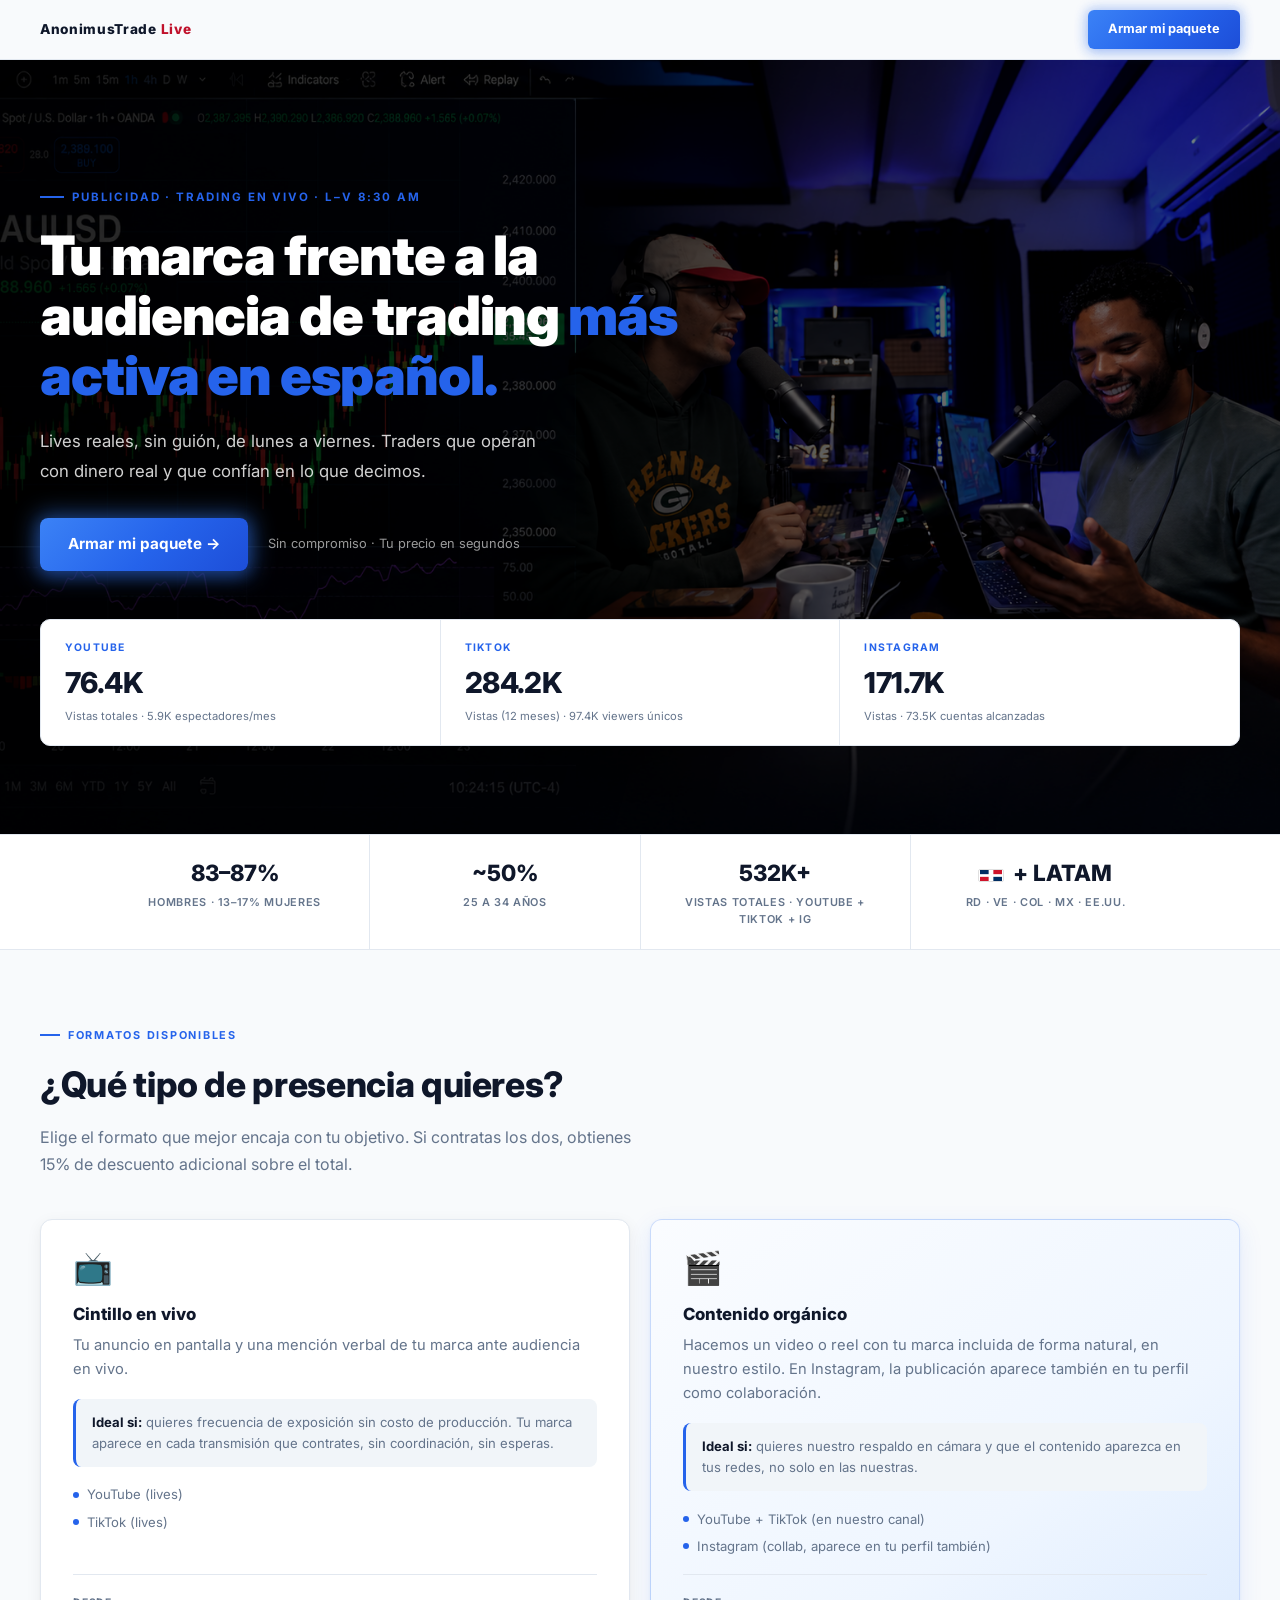
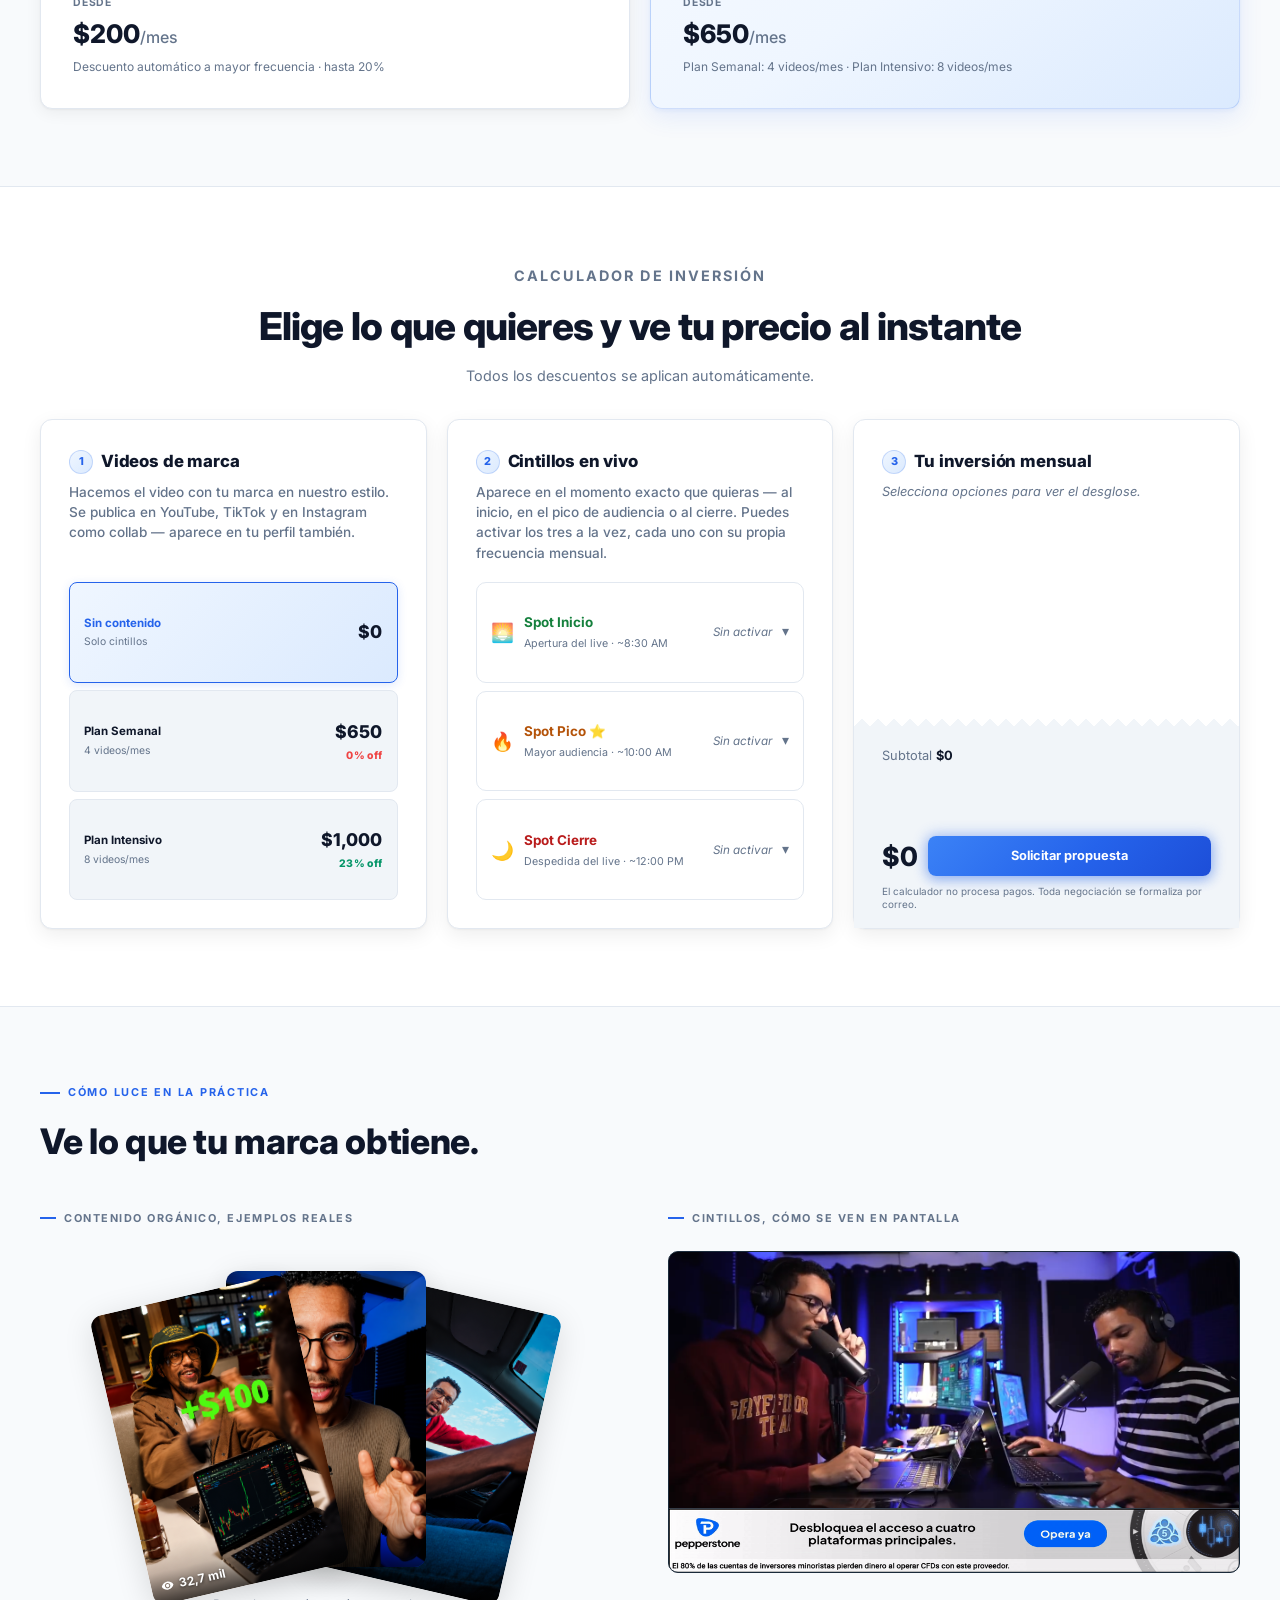
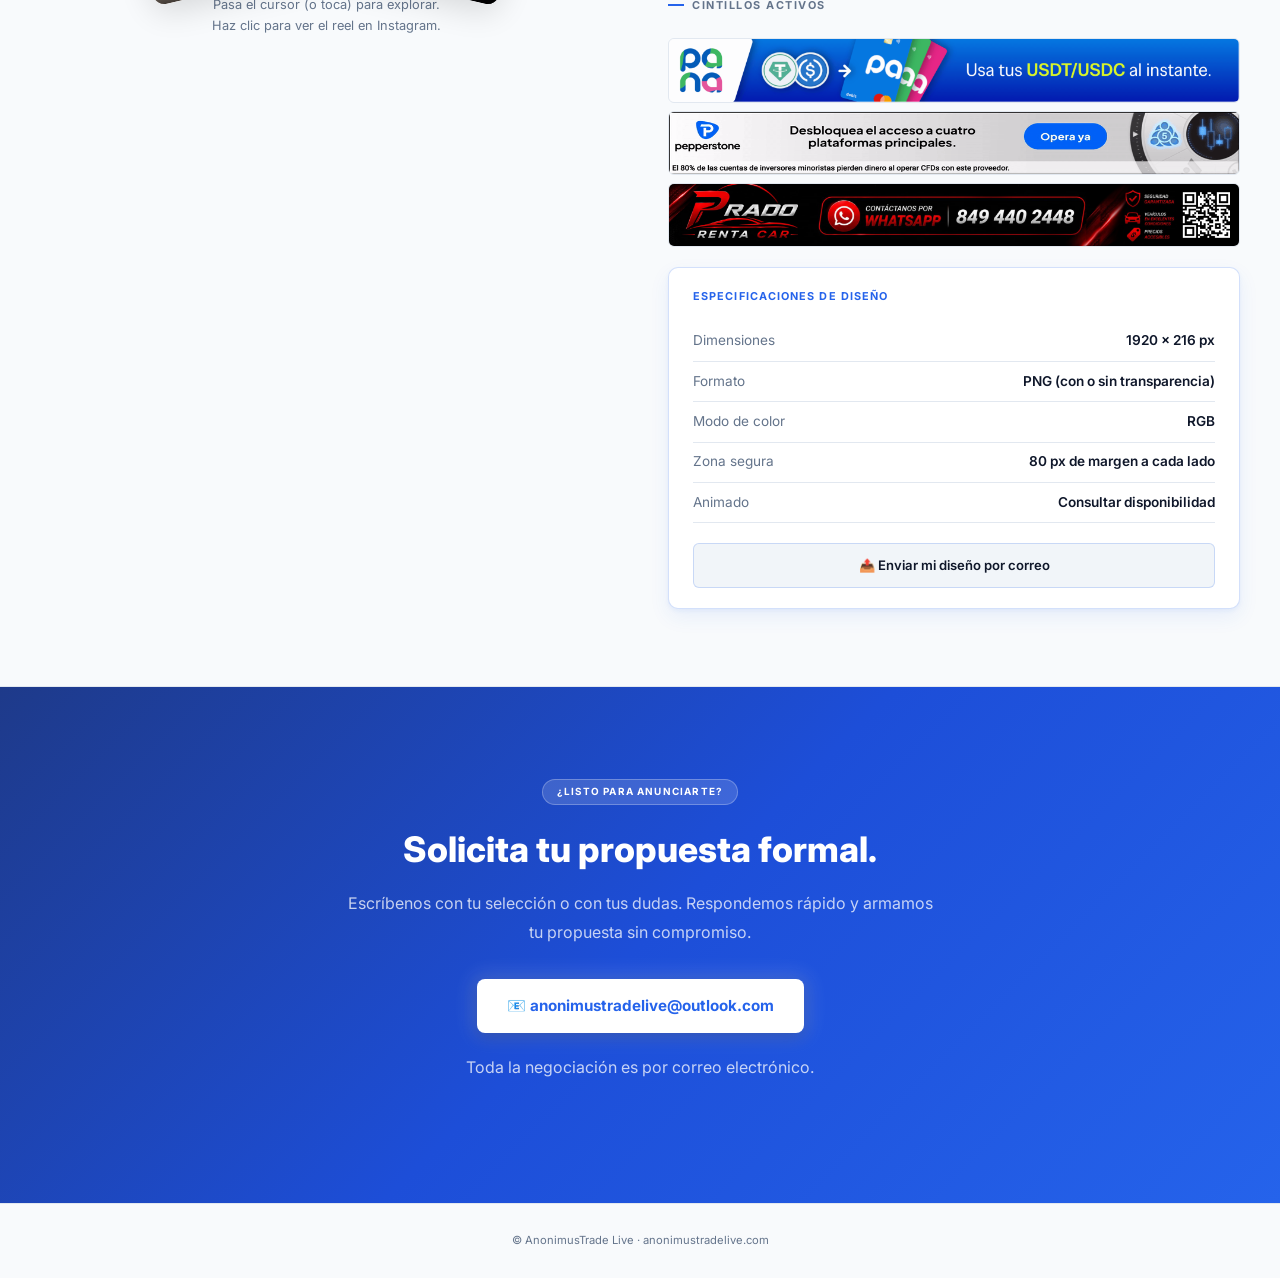
==== commit 579ca5a6: "ads: upsell animado con max-height, botón desliza suave al aparecer/desaparecer Co-Authored-By: Clau" ====
--- a/ads/index.html
+++ b/ads/index.html
@@ -373,7 +373,13 @@
 .sum-upsell {
   font-size:0.75rem; color:var(--gold);
   background:var(--gold-g); border:1px solid rgba(245,158,11,0.2);
-  border-radius:6px; padding:6px 9px; margin-top:0.4rem; line-height:1.5;
+  border-radius:6px; line-height:1.5;
+  max-height:0; overflow:hidden; opacity:0;
+  padding:0 9px; margin-top:0;
+  transition:max-height 0.25s ease, opacity 0.22s ease, padding 0.25s ease, margin-top 0.25s ease;
+}
+.sum-upsell.visible {
+  max-height:80px; opacity:1; padding:6px 9px; margin-top:0.4rem;
 }
 .sum-note { font-size:0.62rem; color:var(--muted); text-align:left; margin-top:0.35rem; line-height:1.4 }
 
@@ -508,6 +514,26 @@
 footer { border-top:1px solid var(--bdr); padding:1.75rem; text-align:center; font-size:0.7rem; color:var(--muted) }
 footer a { color:var(--muted); text-decoration:none }
 footer a:hover { color:var(--ink) }
+
+/* ── ANIMACIONES DESGLOSE ── */
+@keyframes fadeSlideIn {
+  from { opacity:0; transform:translateY(-6px) }
+  to   { opacity:1; transform:translateY(0) }
+}
+@keyframes fadeSlideUp {
+  from { opacity:0; transform:translateY(6px) }
+  to   { opacity:1; transform:translateY(0) }
+}
+@keyframes fadeSlideOut {
+  from { opacity:1; transform:translateY(0) }
+  to   { opacity:0; transform:translateY(8px) }
+}
+.sum-item { animation:fadeSlideIn 0.22s ease-out both }
+
+/* ── ALTURA FIJA COLUMNAS (desktop) ── */
+@media(min-width:901px) {
+  .calc-step, .calc-summary { min-height:510px }
+}
 
 /* ── RESPONSIVE ── */
 @media(max-width:1100px) {
@@ -809,7 +835,7 @@
             <div class="sum-total-val" id="sum-total">$0</div>
             <a href="mailto:anonimustradelive@outlook.com?subject=Solicitud%20de%20propuesta%20publicitaria" class="sum-cta">Solicitar propuesta</a>
           </div>
-          <div id="upsell" class="sum-upsell" style="display:none"></div>
+          <div id="upsell" class="sum-upsell"></div>
           <div class="sum-note">El calculador no procesa pagos. Toda negociación se formaliza por correo.</div>
         </div>
       </div>
@@ -1013,6 +1039,25 @@
     <div class="spot-badge-freq">${freq}/mes · ${FREQ_SEM[freq]}</div>`;
 }
 
+function showEl(el, disp, anim) {
+  if (el._hideTimer) { clearTimeout(el._hideTimer); el._hideTimer = null; }
+  el.style.display = disp || 'block';
+  el.style.animation = 'none';
+  el.offsetHeight; // reflow para reiniciar animación
+  el.style.animation = (anim || 'fadeSlideIn') + ' 0.22s ease-out both';
+}
+function hideEl(el) {
+  if (el._hideTimer) return;
+  el.style.animation = 'none';
+  el.offsetHeight;
+  el.style.animation = 'fadeSlideOut 0.2s ease-in forwards';
+  el._hideTimer = setTimeout(() => {
+    el.style.display = 'none';
+    el.style.animation = '';
+    el._hideTimer = null;
+  }, 210);
+}
+
 function recalc() {
   const cC  = PRECIOS.contenido[state.contenido];
   const cP  = PRECIOS.cintillos.pico[state.pico];
@@ -1043,9 +1088,9 @@
 
   const linesEl = document.getElementById('sum-lines');
   linesEl.innerHTML = lines.length
-    ? lines.map(({ label, price, disc }) => {
+    ? lines.map(({ label, price, disc }, idx) => {
         const discHtml = disc ? `<div class="sum-disc-row">−${disc.pct}% · ahorras ${fmt(disc.saving)}</div>` : '';
-        return `<div class="sum-item"><div class="sum-line"><span class="sum-line-k">${label}</span><span class="sum-line-v">${fmt(price)}</span></div>${discHtml}</div>`;
+        return `<div class="sum-item" style="animation-delay:${idx * 0.07}s"><div class="sum-line"><span class="sum-line-k">${label}</span><span class="sum-line-v">${fmt(price)}</span></div>${discHtml}</div>`;
       }).join('')
     : '<div class="sum-empty">Selecciona opciones para ver el desglose.</div>';
 
@@ -1061,10 +1106,10 @@
 
   const bundleRow = document.getElementById('bundle-row');
   if (bundle) {
-    bundleRow.style.display = 'flex';
     document.getElementById('bundle-amt').textContent = '−' + fmt(desc);
+    if (bundleRow.style.display === 'none' || !bundleRow.style.display) showEl(bundleRow, 'flex', 'fadeSlideUp');
   } else {
-    bundleRow.style.display = 'none';
+    if (bundleRow.style.display !== 'none') hideEl(bundleRow);
   }
 
   document.getElementById('sum-total').textContent = fmt(total);
@@ -1072,17 +1117,24 @@
   const totalDiscRow = document.getElementById('total-disc-row');
   const totalAllSavings = totalSaving + desc;
   if (totalAllSavings > 0) {
-    totalDiscRow.style.display = 'flex';
     document.getElementById('total-disc-amt').textContent = '−' + fmt(totalAllSavings);
+    if (totalDiscRow.style.display === 'none' || !totalDiscRow.style.display) showEl(totalDiscRow, 'flex', 'fadeSlideUp');
   } else {
-    totalDiscRow.style.display = 'none';
+    if (totalDiscRow.style.display !== 'none') hideEl(totalDiscRow);
   }
 
   const upsellEl = document.getElementById('upsell');
-  if (!hayC && !hayCin)     { upsellEl.style.display = 'none'; }
-  else if (hayC && !hayCin) { upsellEl.style.display = 'block'; upsellEl.textContent = '💡 Agrega cintillos y obtén 15% de descuento adicional sobre el total.'; }
-  else if (!hayC && hayCin) { upsellEl.style.display = 'block'; upsellEl.textContent = '💡 Agrega contenido orgánico y obtén 15% de descuento adicional sobre el total.'; }
-  else                       { upsellEl.style.display = 'none'; }
+  if (!hayC && !hayCin) {
+    upsellEl.classList.remove('visible');
+  } else if (hayC && !hayCin) {
+    upsellEl.textContent = '💡 Agrega cintillos y obtén 15% de descuento adicional sobre el total.';
+    upsellEl.classList.add('visible');
+  } else if (!hayC && hayCin) {
+    upsellEl.textContent = '💡 Agrega contenido orgánico y obtén 15% de descuento adicional sobre el total.';
+    upsellEl.classList.add('visible');
+  } else {
+    upsellEl.classList.remove('visible');
+  }
 }
 
 document.addEventListener('DOMContentLoaded', function() {
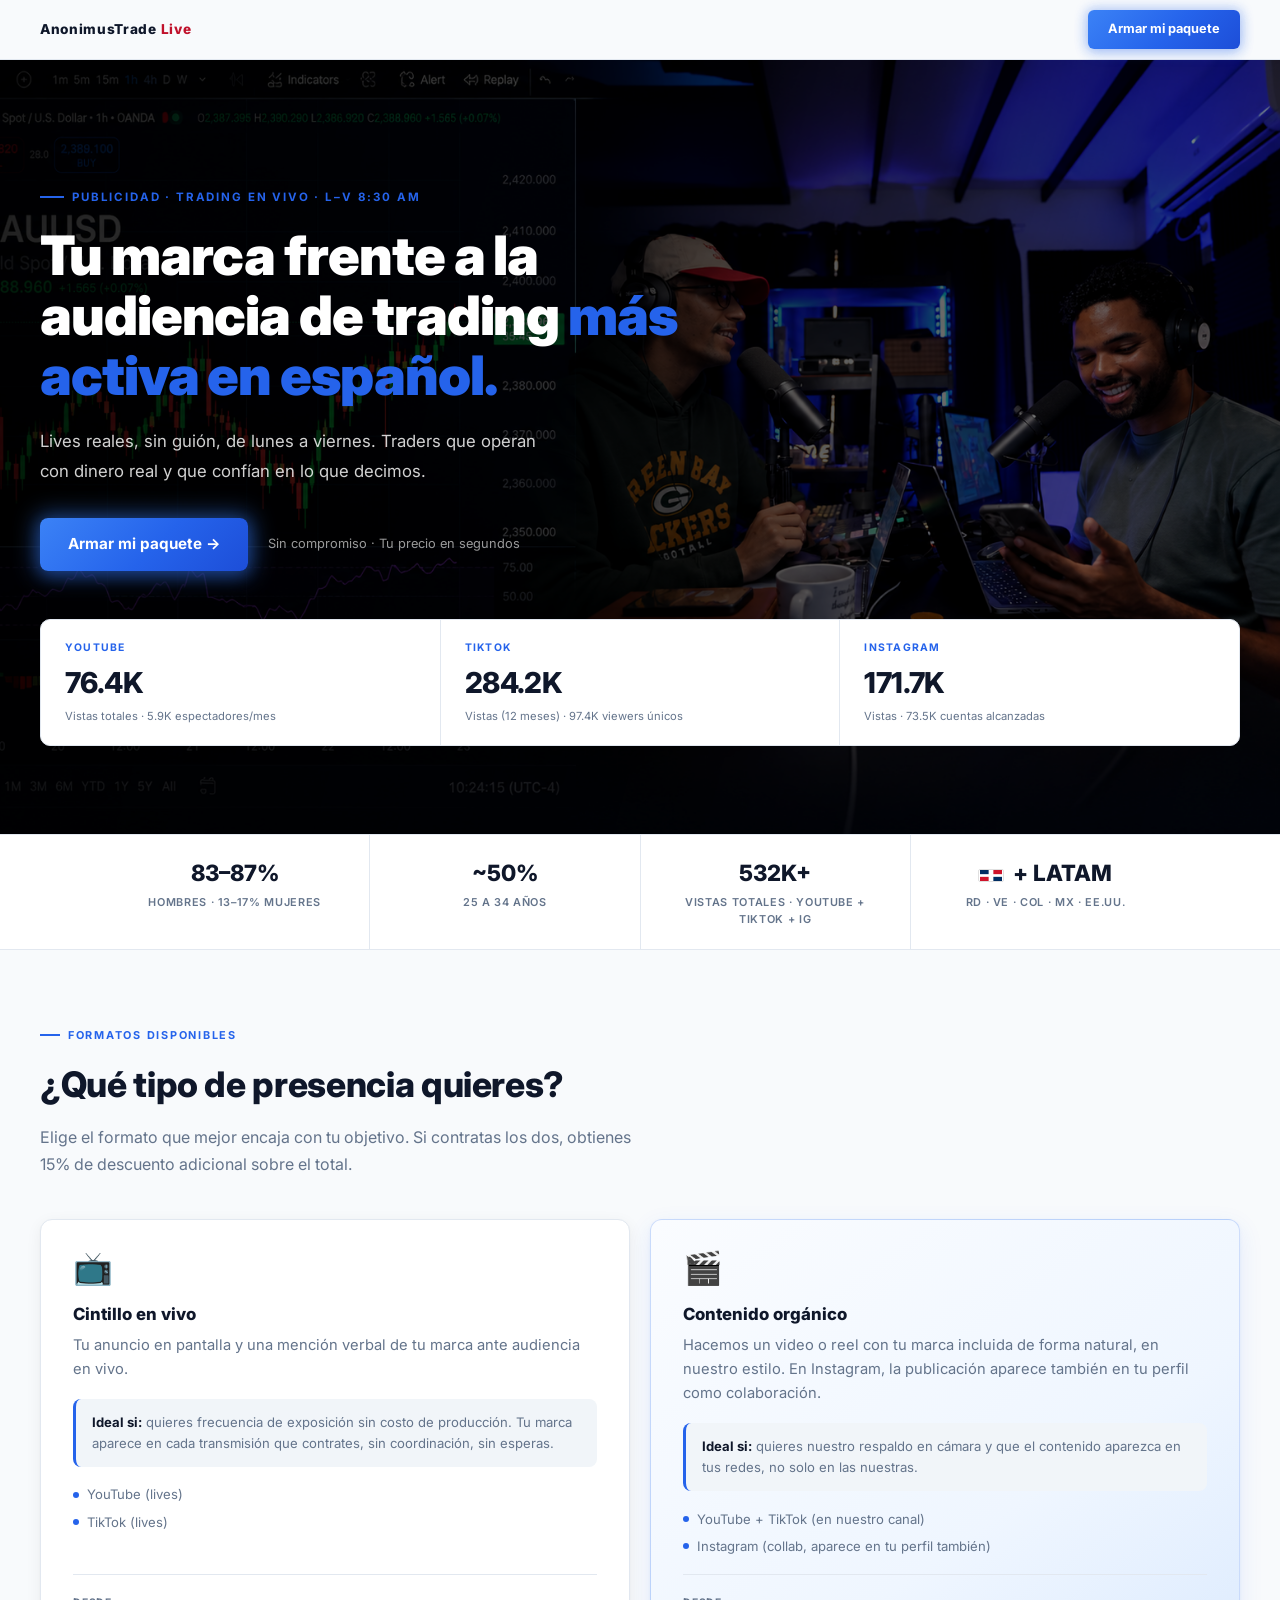
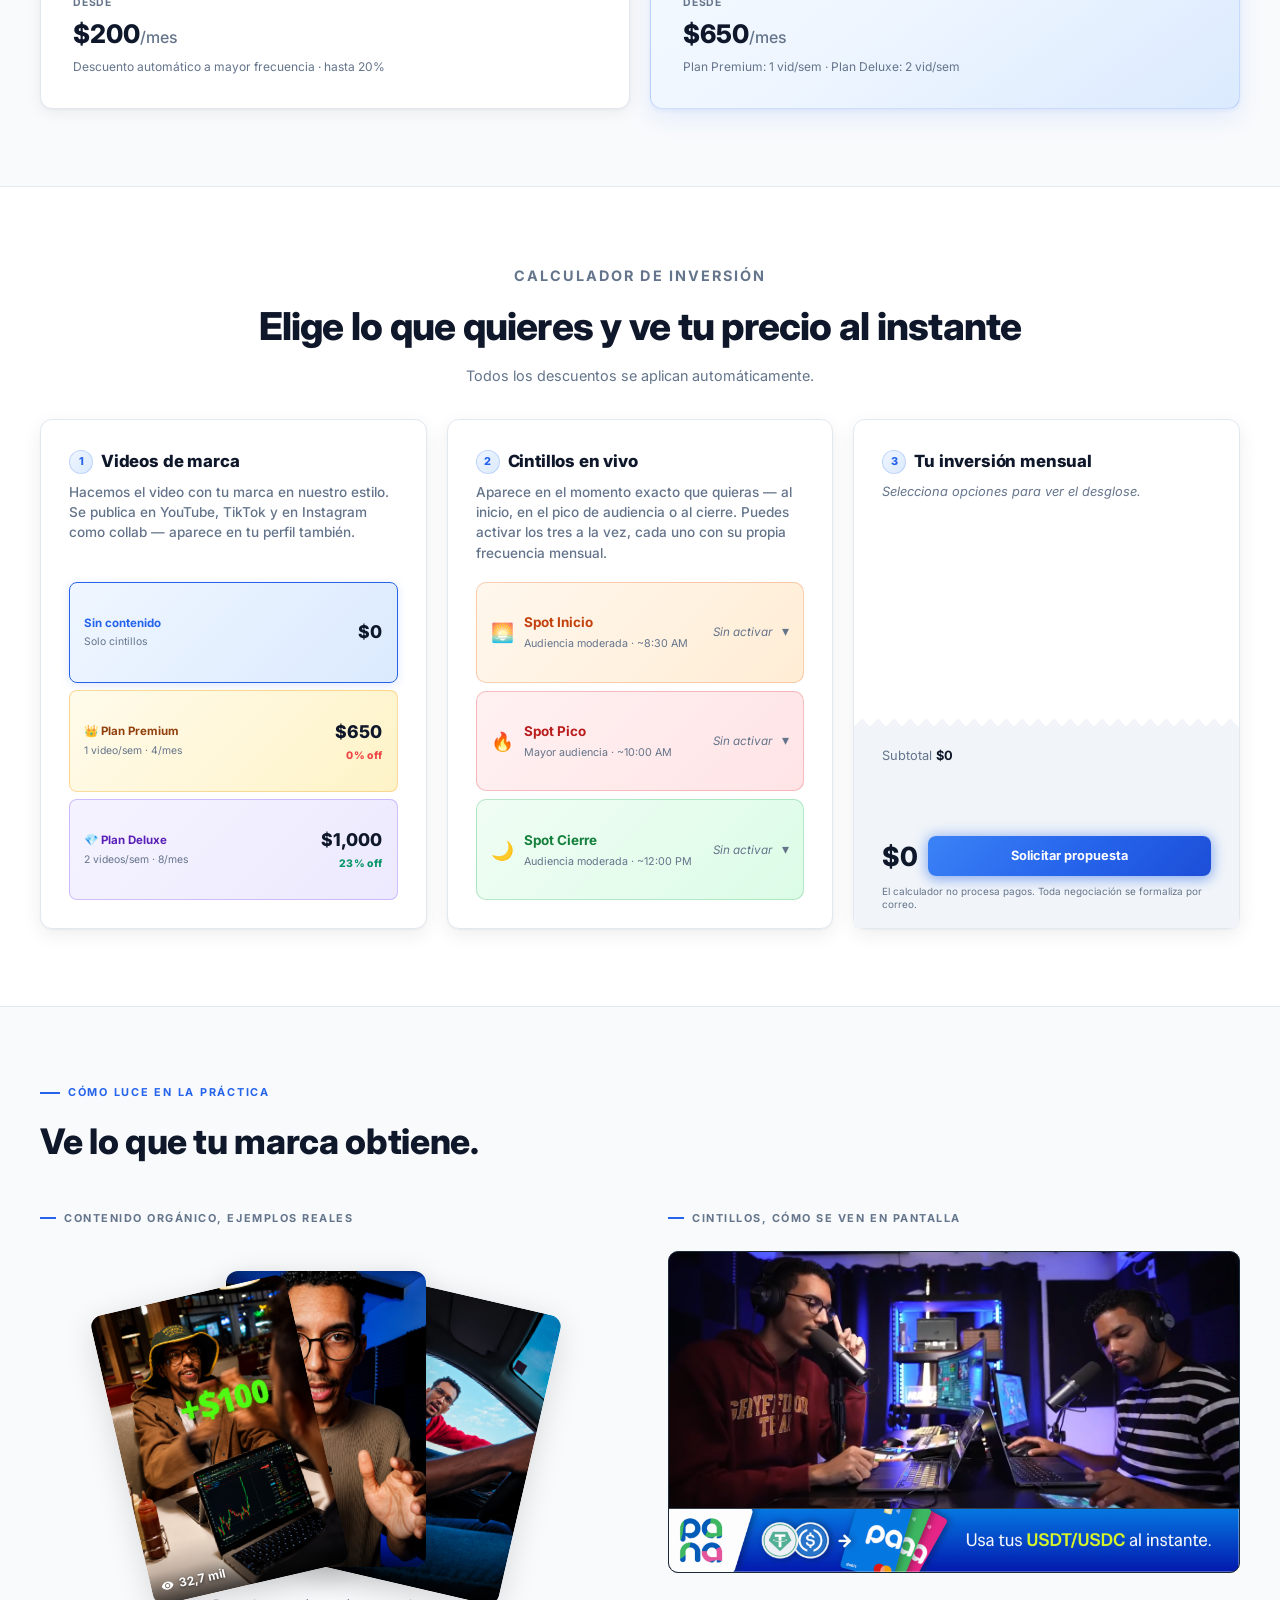
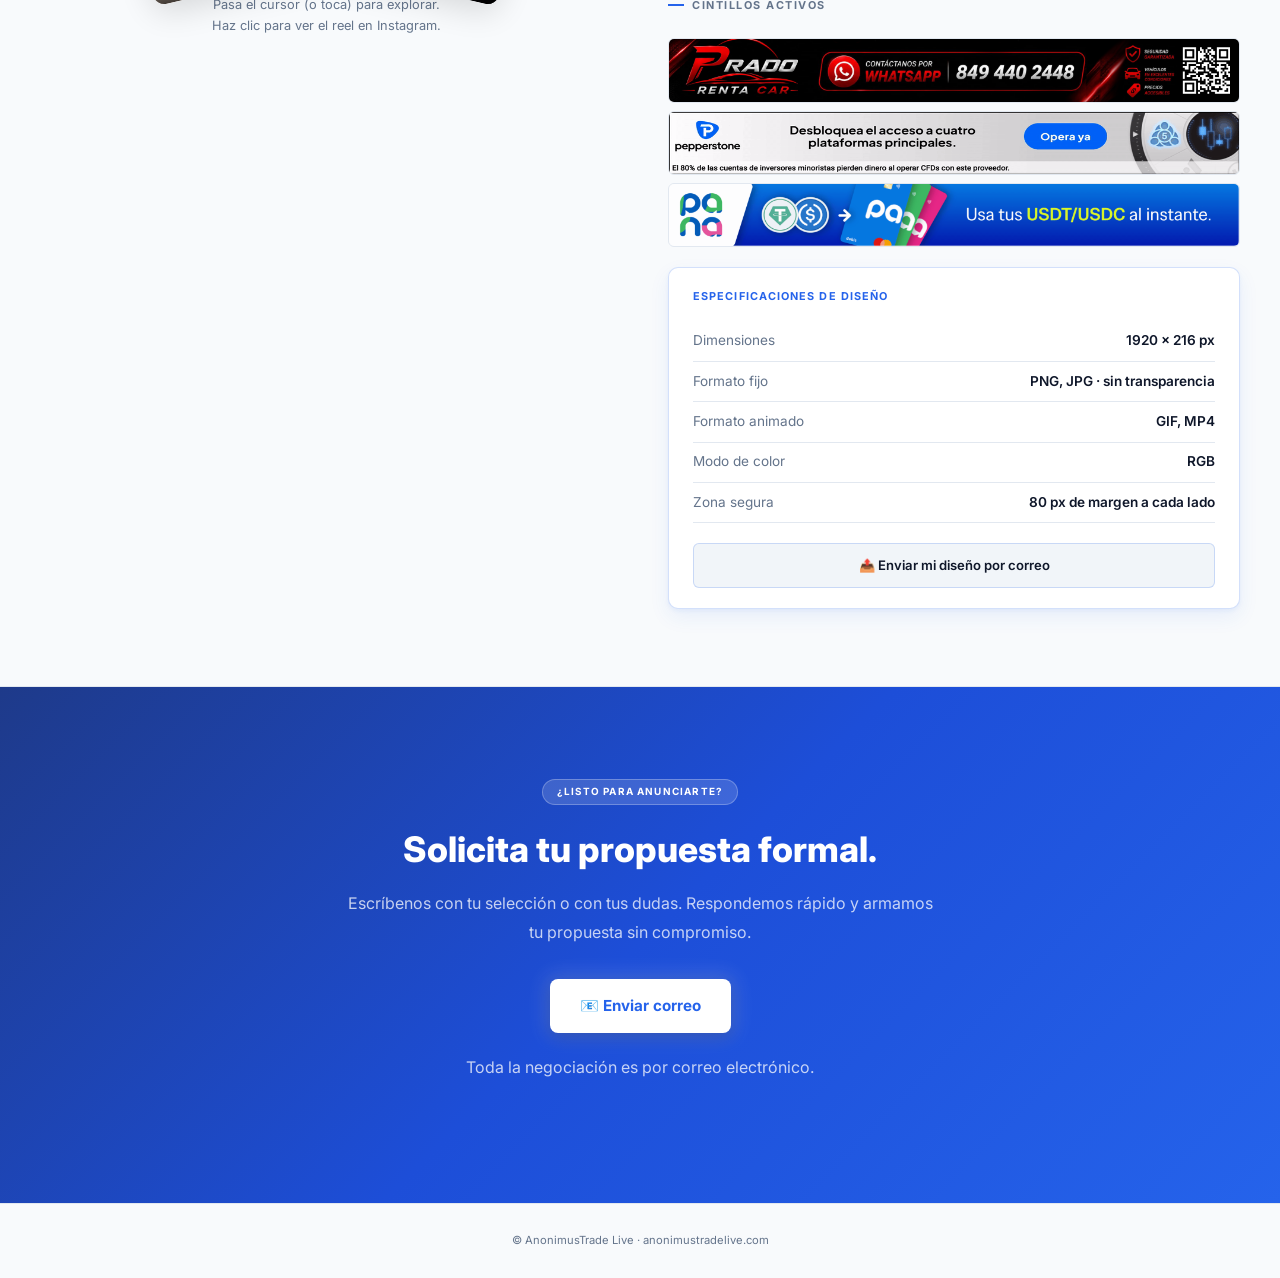
==== commit 288d7985: "ads: ajustes UI — planes Premium/Deluxe, spots con colores, specs actualizadas, orden cintillos Co-A" ====
--- a/ads/index.html
+++ b/ads/index.html
@@ -219,6 +219,20 @@
 .c-opt-disc--zero { color:#EF4444 }
 .c-opt-disc--win  { color:#059669 }
 
+/* Plan Premium */
+.c-opt--premium { border-color:rgba(245,158,11,0.35); background:linear-gradient(135deg,#FFFBEB,#FEF3C7) }
+.c-opt--premium .c-opt-lbl { color:#92400E }
+.c-opt--premium:hover { border-color:rgba(245,158,11,0.7); background:linear-gradient(135deg,#FEF3C7,#FDE68A); box-shadow:0 2px 10px rgba(245,158,11,0.18) }
+.c-opt--premium.sel { border-color:#D97706; background:linear-gradient(135deg,#FEF3C7,#FDE68A); box-shadow:0 2px 14px rgba(245,158,11,0.28) }
+.c-opt--premium.sel .c-opt-lbl { color:#92400E }
+
+/* Plan Deluxe */
+.c-opt--deluxe { border-color:rgba(139,92,246,0.35); background:linear-gradient(135deg,#F5F3FF,#EDE9FE) }
+.c-opt--deluxe .c-opt-lbl { color:#5B21B6 }
+.c-opt--deluxe:hover { border-color:rgba(139,92,246,0.7); background:linear-gradient(135deg,#EDE9FE,#DDD6FE); box-shadow:0 2px 10px rgba(139,92,246,0.18) }
+.c-opt--deluxe.sel { border-color:#7C3AED; background:linear-gradient(135deg,#EDE9FE,#DDD6FE); box-shadow:0 2px 14px rgba(139,92,246,0.28) }
+.c-opt--deluxe.sel .c-opt-lbl { color:#5B21B6 }
+
 /* ── SPOT CARDS COMPACTAS + DROPDOWN ── */
 .spot-tip {
   font-size:0.82rem; color:var(--blue); font-weight:500; line-height:1.55;
@@ -231,14 +245,17 @@
   border:1.5px solid var(--bdr); border-radius:10px;
   position:relative; flex:1;
   display:flex; flex-direction:column;
-  background:var(--bg2); transition:border-color 0.2s, box-shadow 0.2s;
+  background:var(--bg2); transition:border-color 0.18s, box-shadow 0.18s, background 0.18s;
 }
 .spot-card-row {
   display:flex; align-items:center; gap:10px;
   padding:11px 14px; cursor:pointer; user-select:none;
   border-radius:10px; flex:1;
 }
-.spot-card-row:hover { background:var(--bg3) }
+.spot-card-row:hover { background:transparent }
+.spot-card[data-spot="inicio"]:hover { border-color:rgba(234,88,12,0.6); background:linear-gradient(135deg,#FFEDD5,#FED7AA); box-shadow:0 2px 10px rgba(234,88,12,0.18) }
+.spot-card[data-spot="pico"]:hover   { border-color:rgba(220,38,38,0.6);  background:linear-gradient(135deg,#FFE4E6,#FECDD3); box-shadow:0 2px 10px rgba(220,38,38,0.18) }
+.spot-card[data-spot="cierre"]:hover { border-color:rgba(22,163,74,0.6);  background:linear-gradient(135deg,#DCFCE7,#BBF7D0); box-shadow:0 2px 10px rgba(22,163,74,0.18) }
 .spot-card-info { display:flex; align-items:center; gap:10px; flex:1; min-width:0 }
 .spot-card-icon { font-size:1.15rem; line-height:1; flex-shrink:0 }
 .spot-card-name { font-size:0.84rem; font-weight:700 }
@@ -285,18 +302,21 @@
 .sum-lines { display:flex; flex-direction:column; gap:0.25rem; min-height:148px }
 .sum-disc-area { min-height:62px }
 /* Colores por spot */
-.spot-card[data-spot="inicio"] .spot-opt.active  { color:#15803d; font-weight:700 }
-.spot-card[data-spot="inicio"].has-freq           { border-color:#16a34a; box-shadow:0 2px 10px rgba(22,163,74,0.14) }
-.spot-card[data-spot="inicio"] .spot-card-name   { color:#15803d }
-.spot-card[data-spot="inicio"] .spot-badge-price { color:#15803d }
-.spot-card[data-spot="pico"]   .spot-opt.active  { color:#b45309; font-weight:700 }
-.spot-card[data-spot="pico"].has-freq             { border-color:#d97706; box-shadow:0 2px 10px rgba(217,119,6,0.14) }
-.spot-card[data-spot="pico"]   .spot-card-name   { color:#b45309 }
-.spot-card[data-spot="pico"]   .spot-badge-price { color:#b45309 }
-.spot-card[data-spot="cierre"] .spot-opt.active  { color:#b91c1c; font-weight:700 }
-.spot-card[data-spot="cierre"].has-freq           { border-color:#dc2626; box-shadow:0 2px 10px rgba(220,38,38,0.14) }
-.spot-card[data-spot="cierre"] .spot-card-name   { color:#b91c1c }
-.spot-card[data-spot="cierre"] .spot-badge-price { color:#b91c1c }
+.spot-card[data-spot="inicio"]                   { background:linear-gradient(135deg,#FFF7ED,#FFEDD5); border-color:rgba(234,88,12,0.25) }
+.spot-card[data-spot="inicio"] .spot-opt.active  { color:#C2410C; font-weight:700 }
+.spot-card[data-spot="inicio"].has-freq           { border-color:#EA580C; box-shadow:0 2px 10px rgba(234,88,12,0.18) }
+.spot-card[data-spot="inicio"] .spot-card-name   { color:#C2410C }
+.spot-card[data-spot="inicio"] .spot-badge-price { color:#C2410C }
+.spot-card[data-spot="pico"]                     { background:linear-gradient(135deg,#FFF1F2,#FFE4E6); border-color:rgba(220,38,38,0.25) }
+.spot-card[data-spot="pico"]   .spot-opt.active  { color:#B91C1C; font-weight:700 }
+.spot-card[data-spot="pico"].has-freq             { border-color:#DC2626; box-shadow:0 2px 10px rgba(220,38,38,0.18) }
+.spot-card[data-spot="pico"]   .spot-card-name   { color:#B91C1C }
+.spot-card[data-spot="pico"]   .spot-badge-price { color:#B91C1C }
+.spot-card[data-spot="cierre"]                   { background:linear-gradient(135deg,#F0FDF4,#DCFCE7); border-color:rgba(22,163,74,0.25) }
+.spot-card[data-spot="cierre"] .spot-opt.active  { color:#15803D; font-weight:700 }
+.spot-card[data-spot="cierre"].has-freq           { border-color:#16A34A; box-shadow:0 2px 10px rgba(22,163,74,0.18) }
+.spot-card[data-spot="cierre"] .spot-card-name   { color:#15803D }
+.spot-card[data-spot="cierre"] .spot-badge-price { color:#15803D }
 
 /* ── SUMMARY PANEL (columna 3, mismo estilo que calc-step) ── */
 .calc-summary {
@@ -674,7 +694,7 @@
         <div class="fmt-from">
           <div class="fmt-from-lbl">Desde</div>
           <div class="fmt-from-price">$650<span style="font-size:1rem;font-weight:500;color:var(--muted)">/mes</span></div>
-          <div class="fmt-from-sub">Plan Semanal: 4 videos/mes · Plan Intensivo: 8 videos/mes</div>
+          <div class="fmt-from-sub">Plan Premium: 1 vid/sem · Plan Deluxe: 2 vid/sem</div>
         </div>
       </div>
 
@@ -707,20 +727,20 @@
               <div class="c-opt-price">$0</div>
             </div>
           </div>
-          <div class="c-opt" onclick="selectContent('semanal',this)">
+          <div class="c-opt c-opt--premium" onclick="selectContent('semanal',this)">
             <div class="c-opt-meta">
-              <div class="c-opt-lbl">Plan Semanal</div>
-              <div class="c-opt-sub">4 videos/mes</div>
+              <div class="c-opt-lbl">👑 Plan Premium</div>
+              <div class="c-opt-sub">1 video/sem · 4/mes</div>
             </div>
             <div class="c-opt-right">
               <div class="c-opt-price">$650</div>
               <div class="c-opt-disc c-opt-disc--zero">0% off</div>
             </div>
           </div>
-          <div class="c-opt" onclick="selectContent('intensivo',this)">
+          <div class="c-opt c-opt--deluxe" onclick="selectContent('intensivo',this)">
             <div class="c-opt-meta">
-              <div class="c-opt-lbl">Plan Intensivo</div>
-              <div class="c-opt-sub">8 videos/mes</div>
+              <div class="c-opt-lbl">💎 Plan Deluxe</div>
+              <div class="c-opt-sub">2 videos/sem · 8/mes</div>
             </div>
             <div class="c-opt-right">
               <div class="c-opt-price">$1,000</div>
@@ -743,7 +763,7 @@
               <span class="spot-card-icon">🌅</span>
               <div>
                 <div class="spot-card-name">Spot Inicio</div>
-                <div class="spot-card-detail">Apertura del live · ~8:30 AM</div>
+                <div class="spot-card-detail">Audiencia moderada · ~8:30 AM</div>
               </div>
             </div>
             <div class="spot-card-badge" id="badge-inicio"><div class="spot-badge-off">Sin activar</div></div>
@@ -765,7 +785,7 @@
             <div class="spot-card-info">
               <span class="spot-card-icon">🔥</span>
               <div>
-                <div class="spot-card-name">Spot Pico ⭐</div>
+                <div class="spot-card-name">Spot Pico</div>
                 <div class="spot-card-detail">Mayor audiencia · ~10:00 AM</div>
               </div>
             </div>
@@ -789,7 +809,7 @@
               <span class="spot-card-icon">🌙</span>
               <div>
                 <div class="spot-card-name">Spot Cierre</div>
-                <div class="spot-card-detail">Despedida del live · ~12:00 PM</div>
+                <div class="spot-card-detail">Audiencia moderada · ~12:00 PM</div>
               </div>
             </div>
             <div class="spot-card-badge" id="badge-cierre"><div class="spot-badge-off">Sin activar</div></div>
@@ -910,24 +930,24 @@
             <img src="ads_img/live_capture_1.png" alt="Captura del live" style="width:100%;height:100%;object-fit:cover;display:block">
           </div>
           <div class="cintillo-strip" style="padding:0">
-            <img src="ads_img/cintillo_pp.gif" alt="Cintillo animado" style="width:100%;height:100%;display:block;object-fit:fill">
+            <img src="ads_img/cintillo_pana.gif" alt="Cintillo animado" style="width:100%;height:100%;display:block;object-fit:fill">
           </div>
         </div>
 
         <div class="vis-col-label" style="margin-top:1.5rem">Cintillos activos</div>
         <div class="cin-gallery">
+          <div class="cin-item"><img src="ads_img/cintillo_prado.png" alt="Cintillo Prado" style="width:100%;height:100%;object-fit:fill;display:block"></div>
+          <div class="cin-item"><img src="ads_img/cintillo_pp.gif"   alt="Cintillo PP"   style="width:100%;height:100%;object-fit:fill;display:block"></div>
           <div class="cin-item"><img src="ads_img/cintillo_pana.gif" alt="Cintillo Pana" style="width:100%;height:100%;object-fit:fill;display:block"></div>
-          <div class="cin-item"><img src="ads_img/cintillo_pp.gif"   alt="Cintillo PP"   style="width:100%;height:100%;object-fit:fill;display:block"></div>
-          <div class="cin-item"><img src="ads_img/cintillo_prado.png" alt="Cintillo Prado" style="width:100%;height:100%;object-fit:fill;display:block"></div>
         </div>
 
         <div class="specs-card">
           <div class="specs-title">Especificaciones de diseño</div>
           <div class="spec-row"><span class="spec-k">Dimensiones</span><span class="spec-v">1920 × 216 px</span></div>
-          <div class="spec-row"><span class="spec-k">Formato</span><span class="spec-v">PNG (con o sin transparencia)</span></div>
+          <div class="spec-row"><span class="spec-k">Formato fijo</span><span class="spec-v">PNG, JPG · sin transparencia</span></div>
+          <div class="spec-row"><span class="spec-k">Formato animado</span><span class="spec-v">GIF, MP4</span></div>
           <div class="spec-row"><span class="spec-k">Modo de color</span><span class="spec-v">RGB</span></div>
           <div class="spec-row"><span class="spec-k">Zona segura</span><span class="spec-v">80 px de margen a cada lado</span></div>
-          <div class="spec-row"><span class="spec-k">Animado</span><span class="spec-v">Consultar disponibilidad</span></div>
           <a href="mailto:anonimustradelive@outlook.com?subject=Envío%20de%20diseño%20de%20cintillo" class="specs-cta">📤 Enviar mi diseño por correo</a>
         </div>
       </div>
@@ -944,7 +964,7 @@
       <h2>Solicita tu propuesta formal.</h2>
       <p>Escríbenos con tu selección o con tus dudas. Respondemos rápido y armamos tu propuesta sin compromiso.</p>
       <a href="mailto:anonimustradelive@outlook.com?subject=Solicitud%20de%20propuesta%20publicitaria" class="contact-email">
-        📧 anonimustradelive@outlook.com
+        📧 Enviar correo
       </a>
       <p class="contact-note">Toda la negociación es por correo electrónico.</p>
     </div>
@@ -1079,12 +1099,12 @@
   }
 
   if (cC  > 0) pushLine(
-    state.contenido === 'semanal' ? 'Contenido Semanal (4 videos)' : 'Contenido Intensivo (8 videos)',
+    state.contenido === 'semanal' ? 'Contenido Premium (1 vid/sem · 4/mes)' : 'Contenido Deluxe (2 vid/sem · 8/mes)',
     cC, contentDiscount(state.contenido)
   );
-  if (cP  > 0) pushLine('Spot Pico · '   + state.pico   + '/mes · ' + FREQ_SEM[state.pico]   + '/sem', cP,  cinDiscount('pico',   state.pico));
-  if (cI  > 0) pushLine('Spot Inicio · ' + state.inicio + '/mes · ' + FREQ_SEM[state.inicio] + '/sem', cI,  cinDiscount('inicio', state.inicio));
-  if (cCi > 0) pushLine('Spot Cierre · ' + state.cierre + '/mes · ' + FREQ_SEM[state.cierre] + '/sem', cCi, cinDiscount('cierre', state.cierre));
+  if (cP  > 0) pushLine('Spot Pico · '   + state.pico   + '/mes · ' + FREQ_SEM[state.pico],   cP,  cinDiscount('pico',   state.pico));
+  if (cI  > 0) pushLine('Spot Inicio · ' + state.inicio + '/mes · ' + FREQ_SEM[state.inicio], cI,  cinDiscount('inicio', state.inicio));
+  if (cCi > 0) pushLine('Spot Cierre · ' + state.cierre + '/mes · ' + FREQ_SEM[state.cierre], cCi, cinDiscount('cierre', state.cierre));
 
   const linesEl = document.getElementById('sum-lines');
   linesEl.innerHTML = lines.length
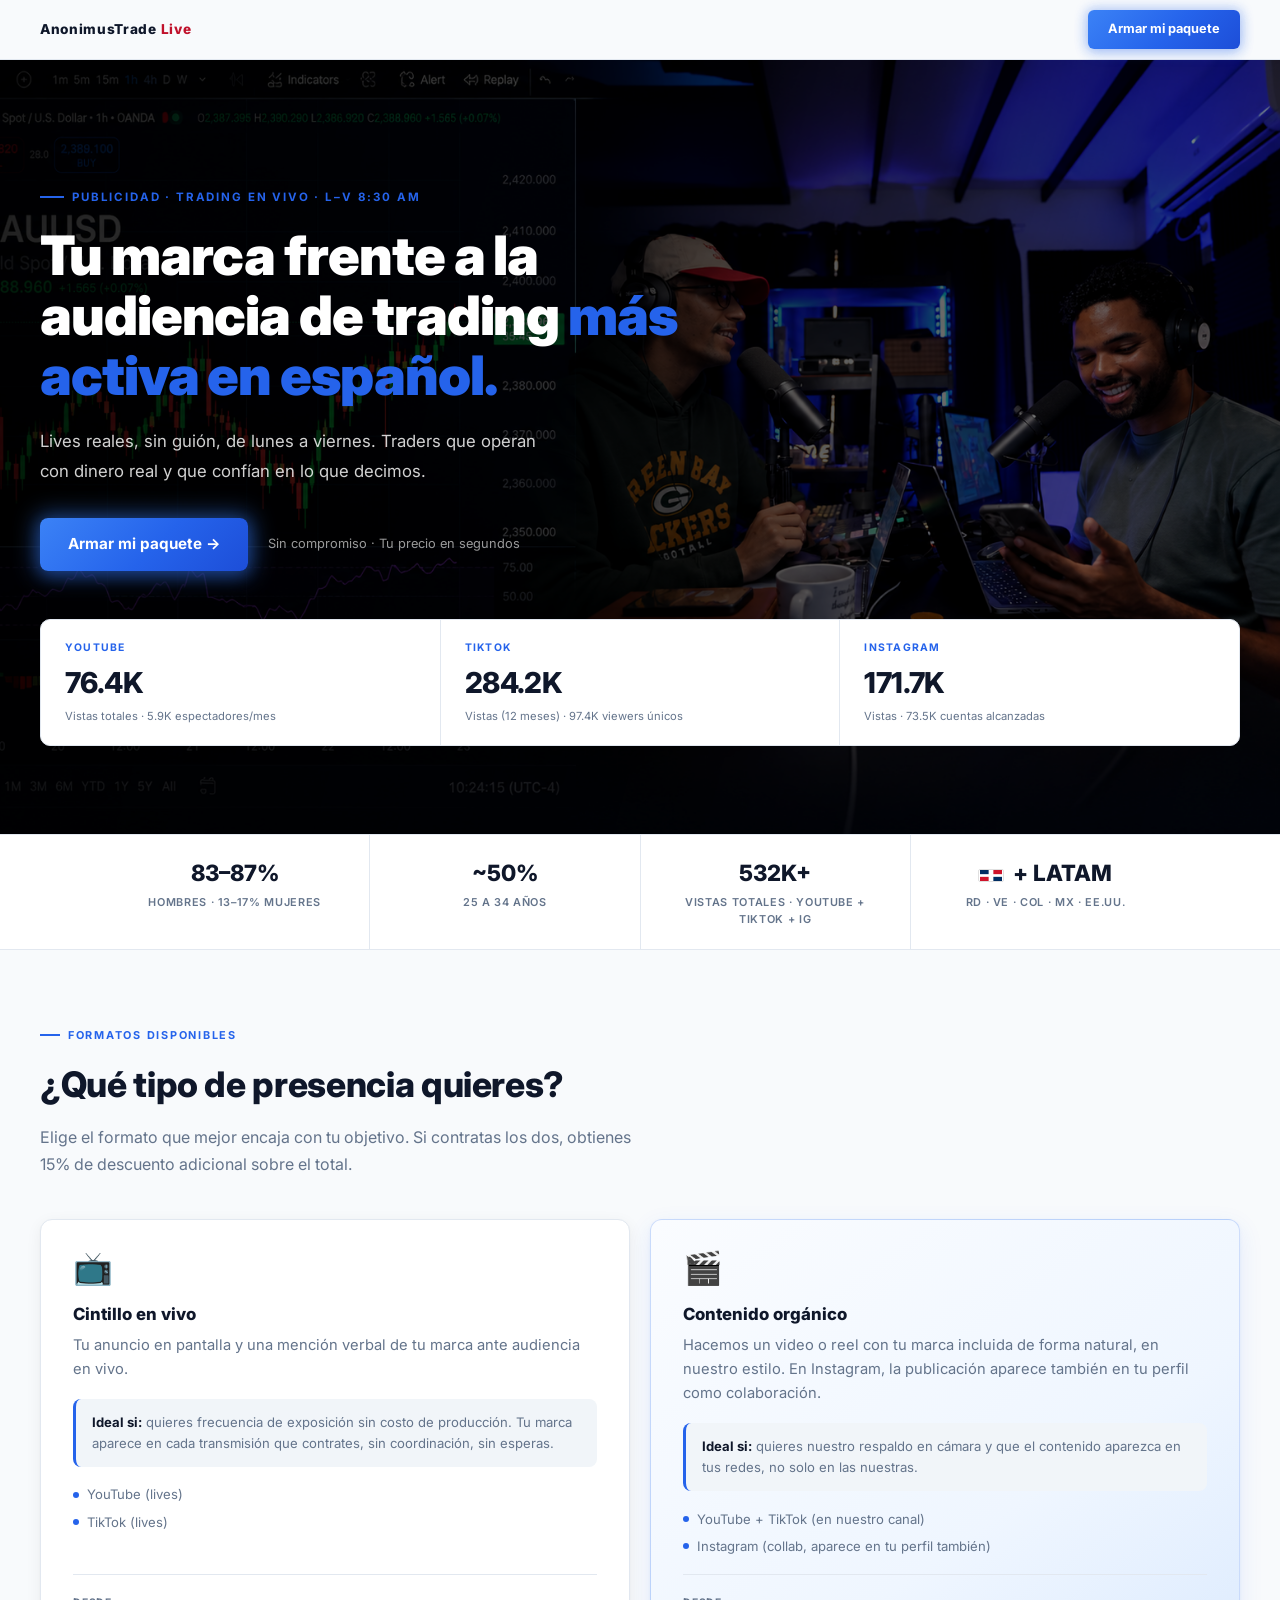
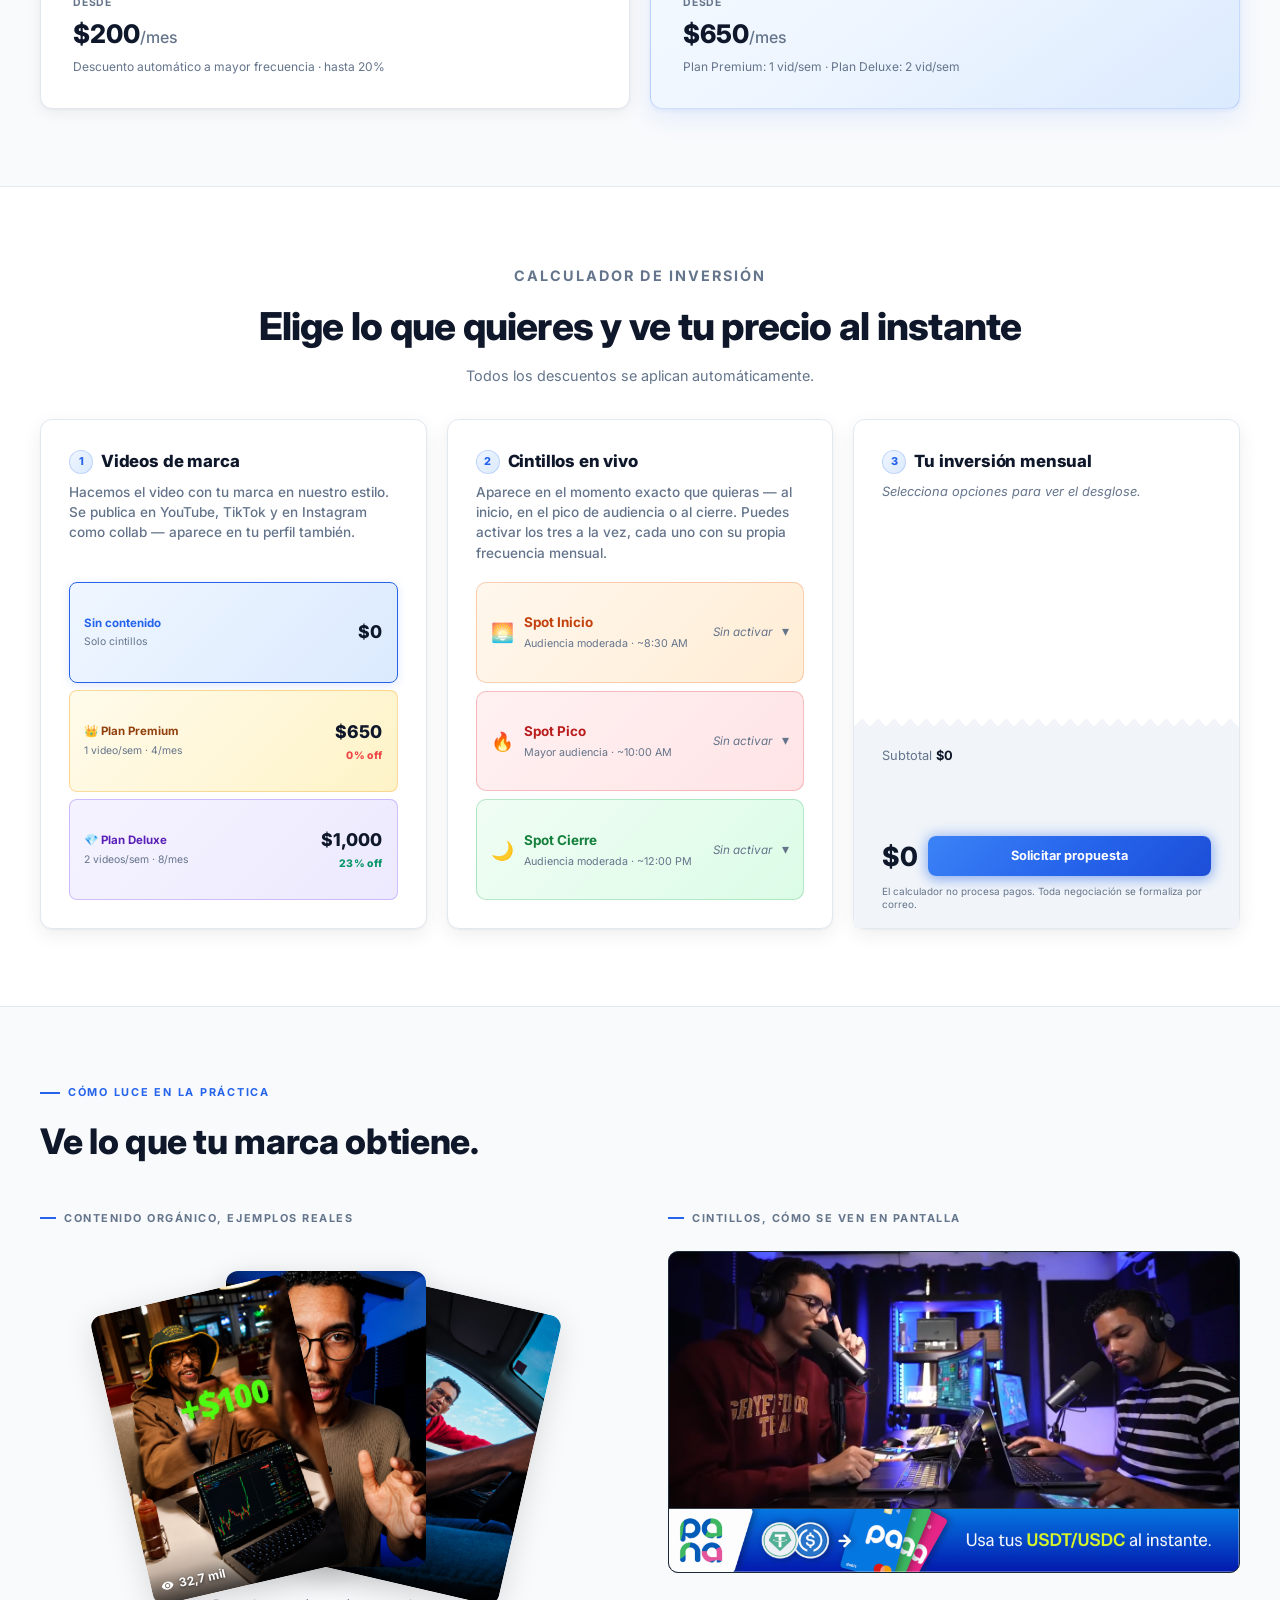
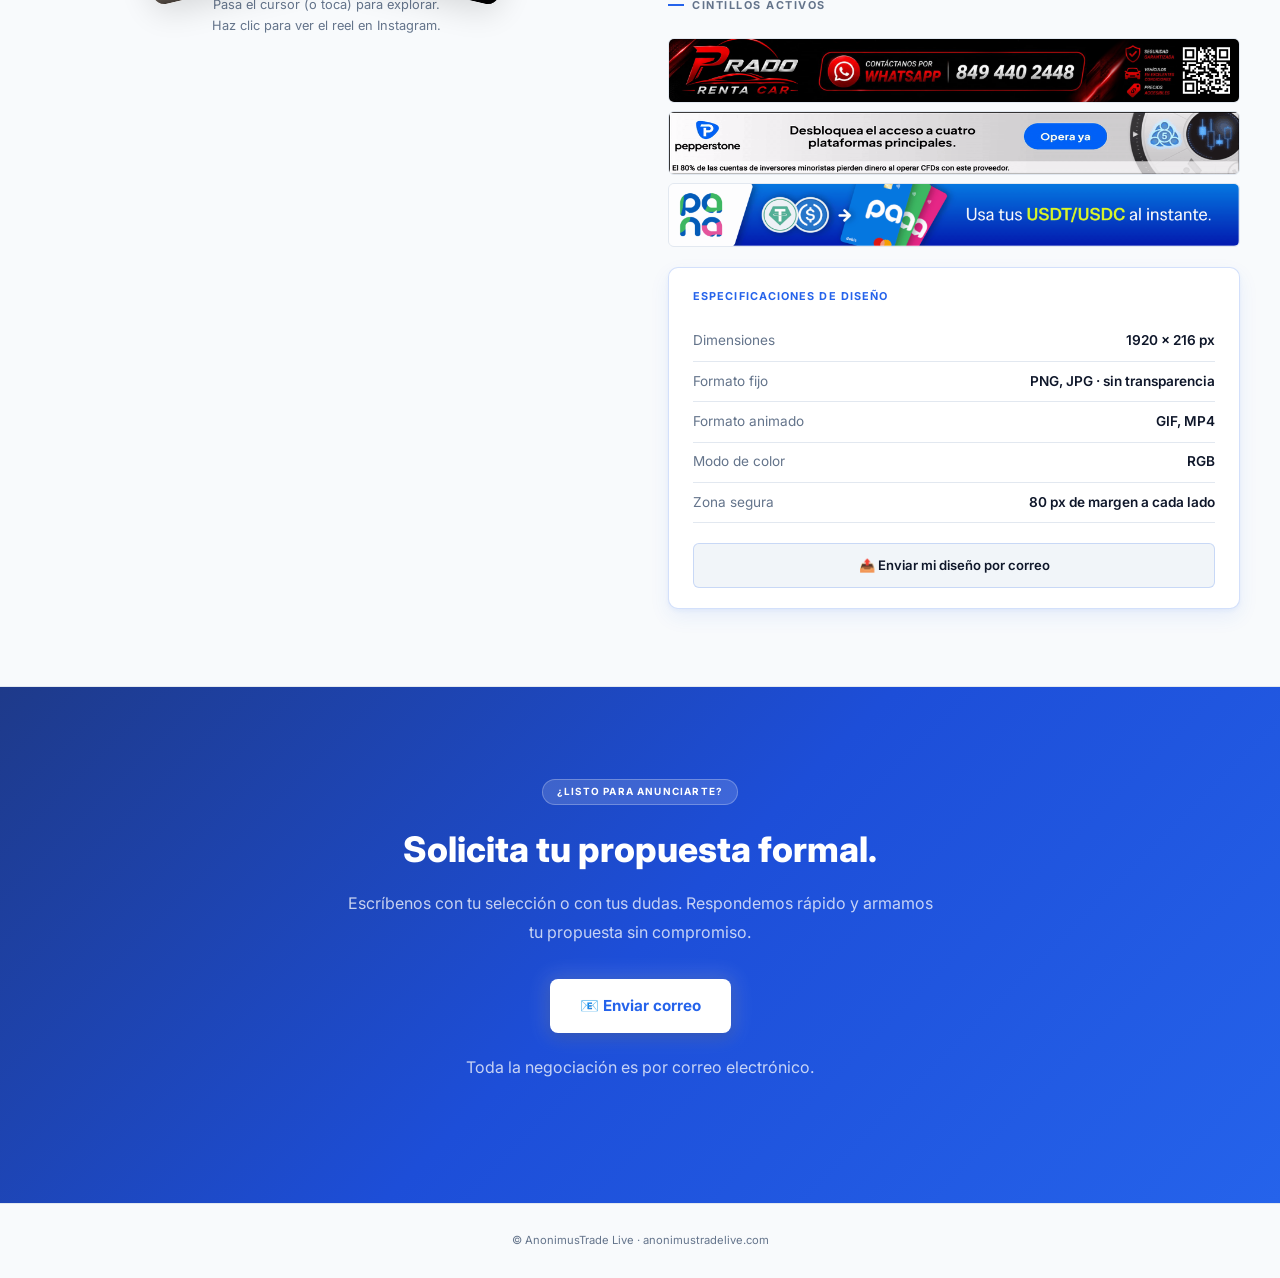
==== commit 2f488f5f: "ads: correo pre-llenado con selección del calculador al hacer click en CTA Co-Authored-By: Claude So" ====
--- a/ads/index.html
+++ b/ads/index.html
@@ -1155,6 +1155,63 @@
   } else {
     upsellEl.classList.remove('visible');
   }
+
+  updateMailtoLinks(sub, desc, totalAllSavings, total);
+}
+
+function updateMailtoLinks(sub, bundle, totalDisc, total) {
+  const PLAN_LABEL = { ninguno: null, semanal: 'Plan Premium — 1 video/sem · 4/mes', intensivo: 'Plan Deluxe — 2 videos/sem · 8/mes' };
+  const SPOT_LABEL = { pico: 'Spot Pico', inicio: 'Spot Inicio', cierre: 'Spot Cierre' };
+
+  const lines = [];
+
+  if (state.contenido !== 'ninguno') {
+    const cC  = PRECIOS.contenido[state.contenido];
+    const disc = contentDiscount(state.contenido);
+    const discTxt = disc ? ` (−${disc.pct}% off, ahorras ${fmt(disc.saving)})` : '';
+    lines.push('CONTENIDO ORGÁNICO');
+    lines.push(`  ${PLAN_LABEL[state.contenido]} — ${fmt(cC)}/mes${discTxt}`);
+    lines.push('');
+  }
+
+  const spots = [['pico', state.pico], ['inicio', state.inicio], ['cierre', state.cierre]].filter(([,f]) => f > 0);
+  if (spots.length > 0) {
+    lines.push('CINTILLOS EN VIVO');
+    spots.forEach(([spot, freq]) => {
+      const price = PRECIOS.cintillos[spot][freq];
+      const disc  = cinDiscount(spot, freq);
+      const discTxt = disc ? ` (−${disc.pct}% off, ahorras ${fmt(disc.saving)})` : '';
+      lines.push(`  ${SPOT_LABEL[spot]} — ${freq}/mes · ${FREQ_SEM[freq]} — ${fmt(price)}/mes${discTxt}`);
+    });
+    lines.push('');
+  }
+
+  if (sub === 0) {
+    lines.push('(Sin selección aún — por favor indicar qué servicios le interesan)');
+    lines.push('');
+  } else {
+    lines.push(`Subtotal: ${fmt(sub)}/mes`);
+    if (bundle > 0) lines.push(`Bundle −15%: −${fmt(bundle)}`);
+    if (totalDisc > 0) lines.push(`Descuento total: −${fmt(totalDisc)}`);
+    lines.push(`TOTAL: ${fmt(total)}/mes`);
+    lines.push('');
+  }
+
+  const body = [
+    'Hola,',
+    '',
+    'Me interesa anunciarme en AnonimusTrade Live. Adjunto mi selección del calculador:',
+    '',
+    '─────────────────────────',
+    ...lines,
+    '─────────────────────────',
+    '',
+    'Quedo a la espera de su propuesta.',
+    '',
+  ].join('\n');
+
+  const mailto = `mailto:anonimustradelive@outlook.com?subject=${encodeURIComponent('Solicitud de propuesta publicitaria')}&body=${encodeURIComponent(body)}`;
+  document.querySelectorAll('.sum-cta, .contact-email').forEach(el => el.href = mailto);
 }
 
 document.addEventListener('DOMContentLoaded', function() {
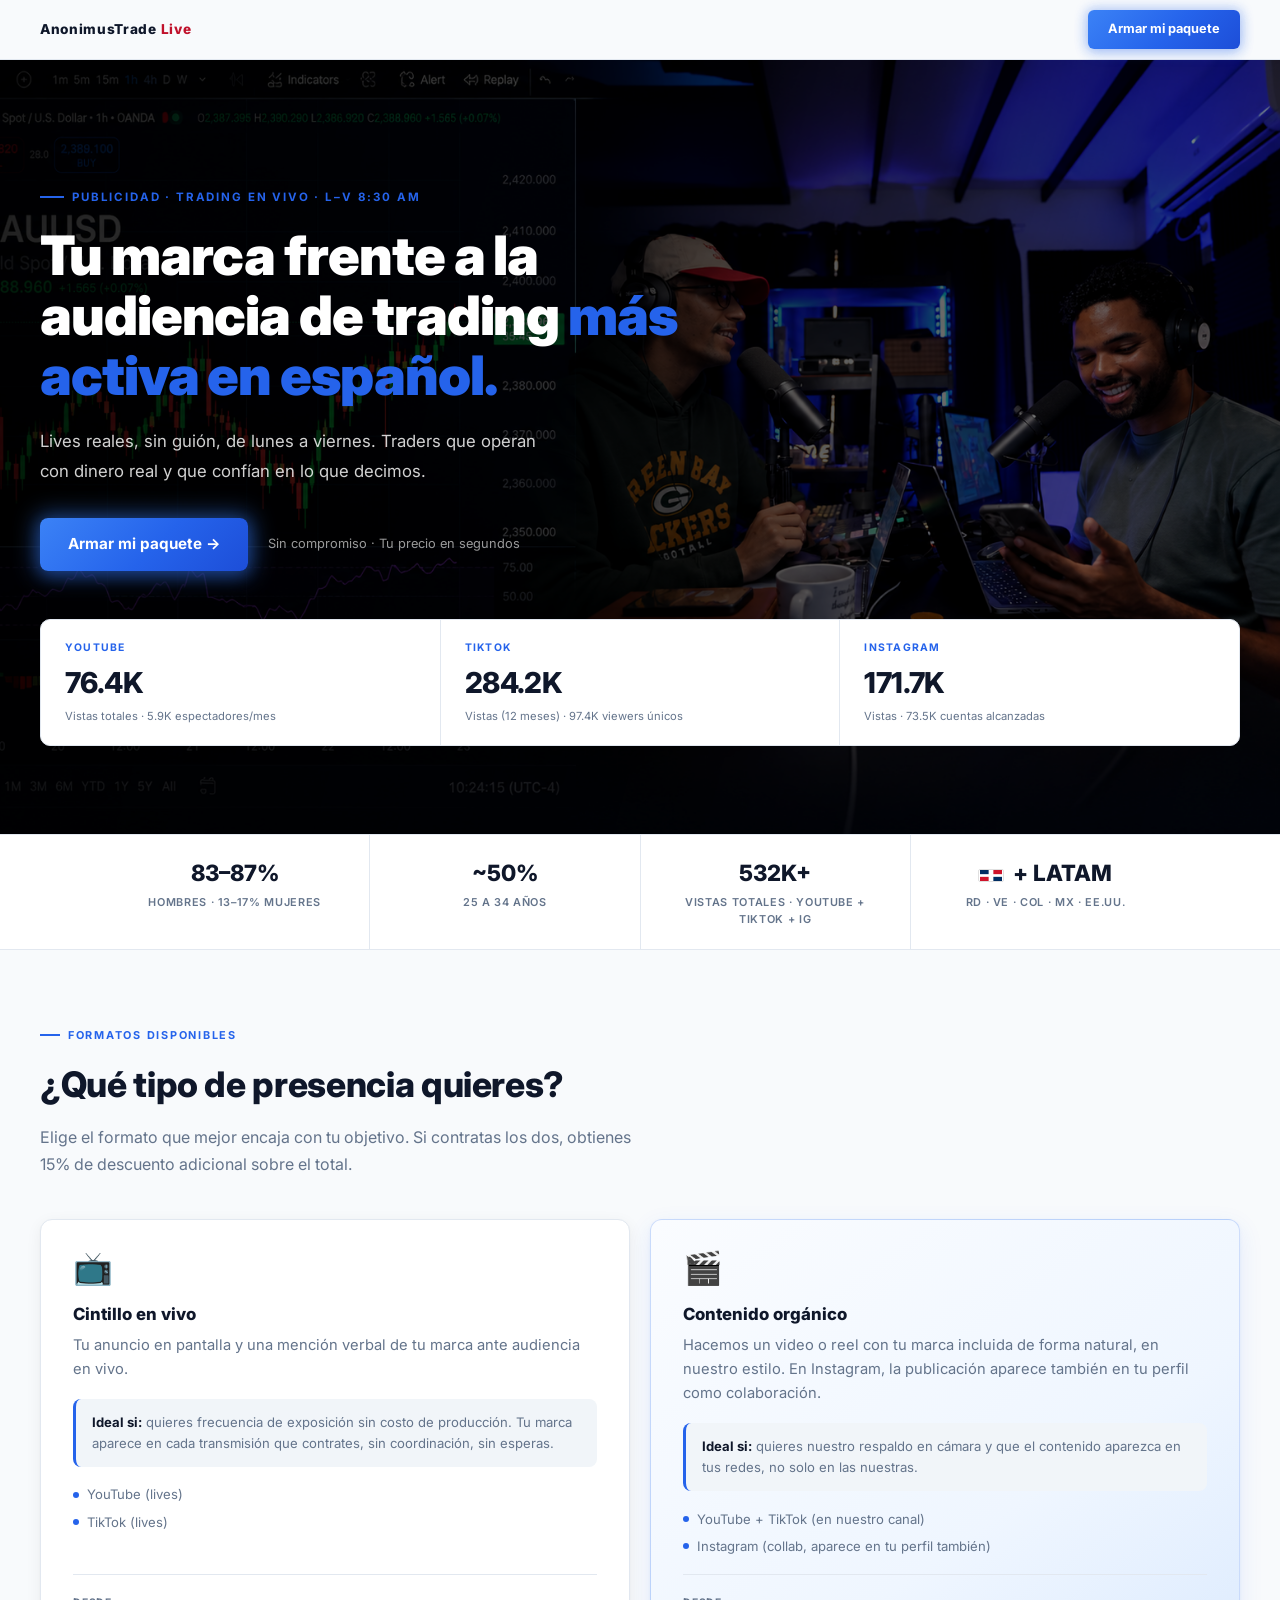
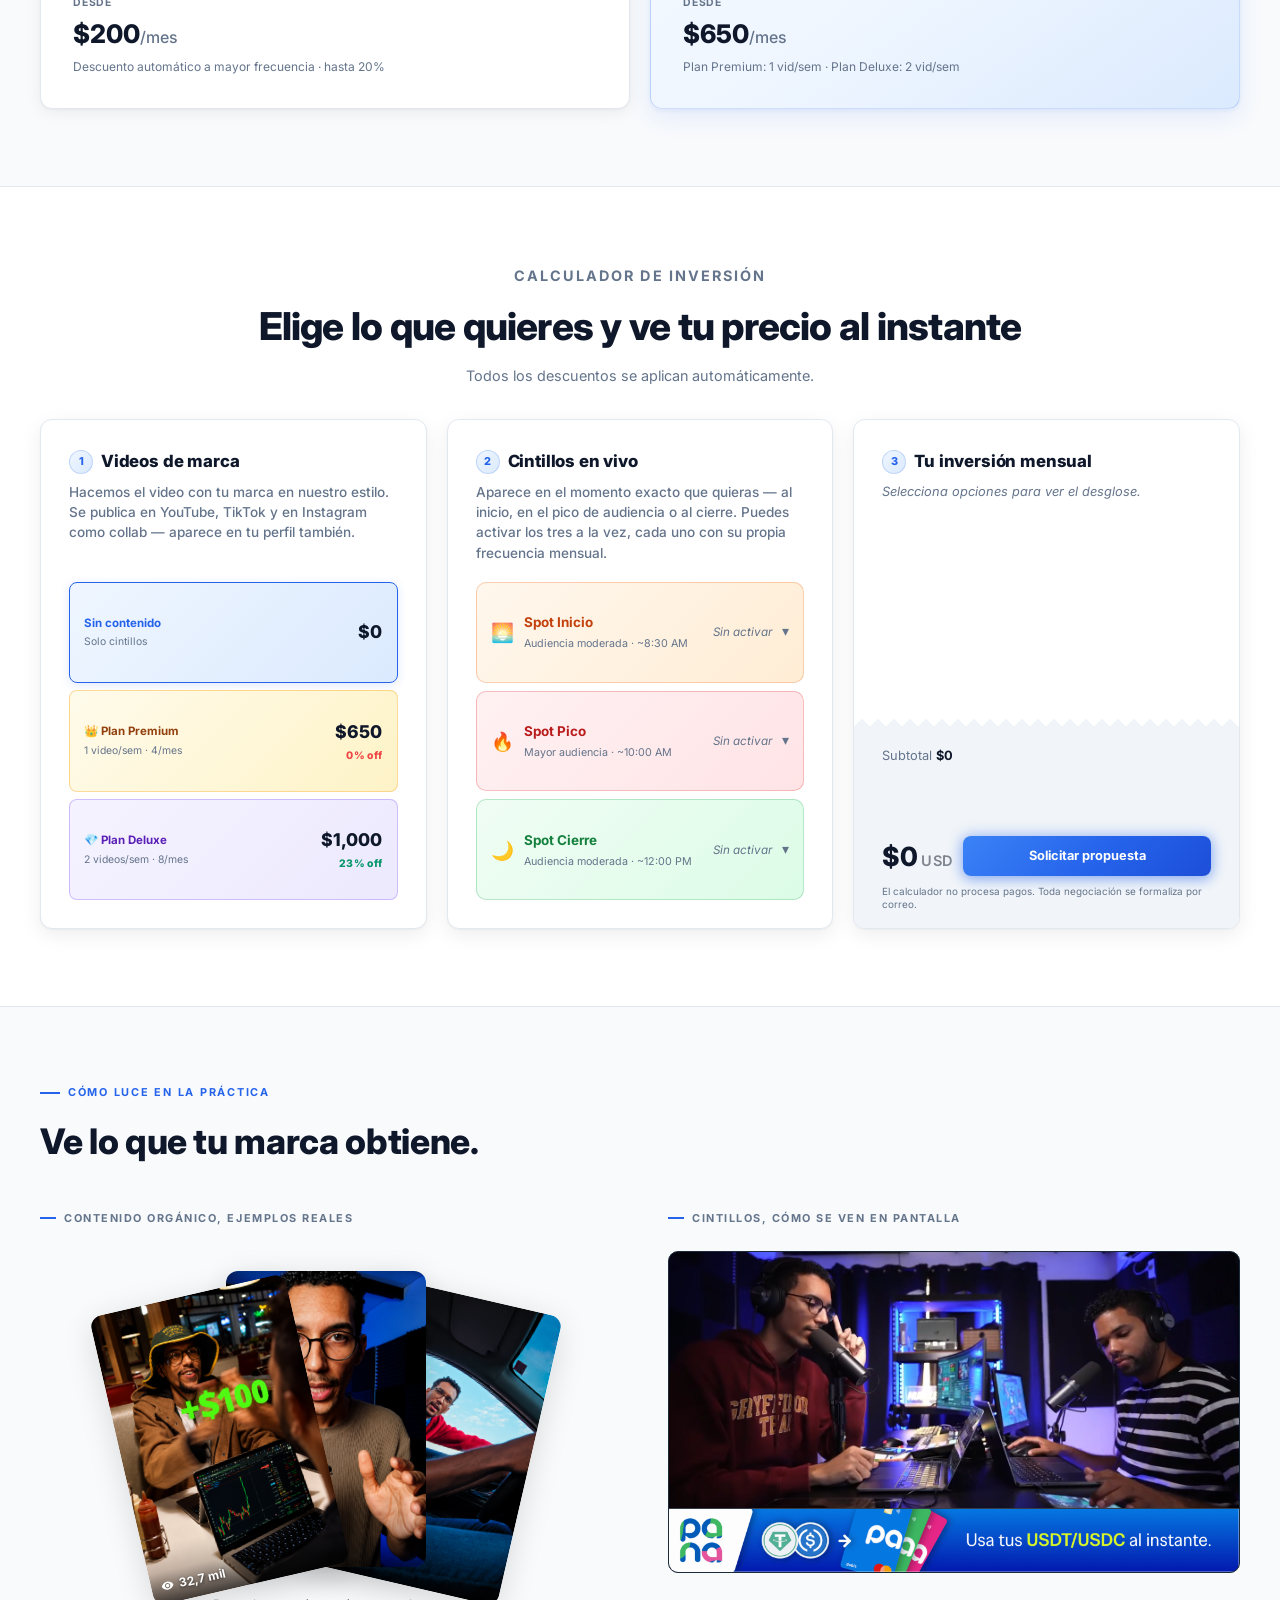
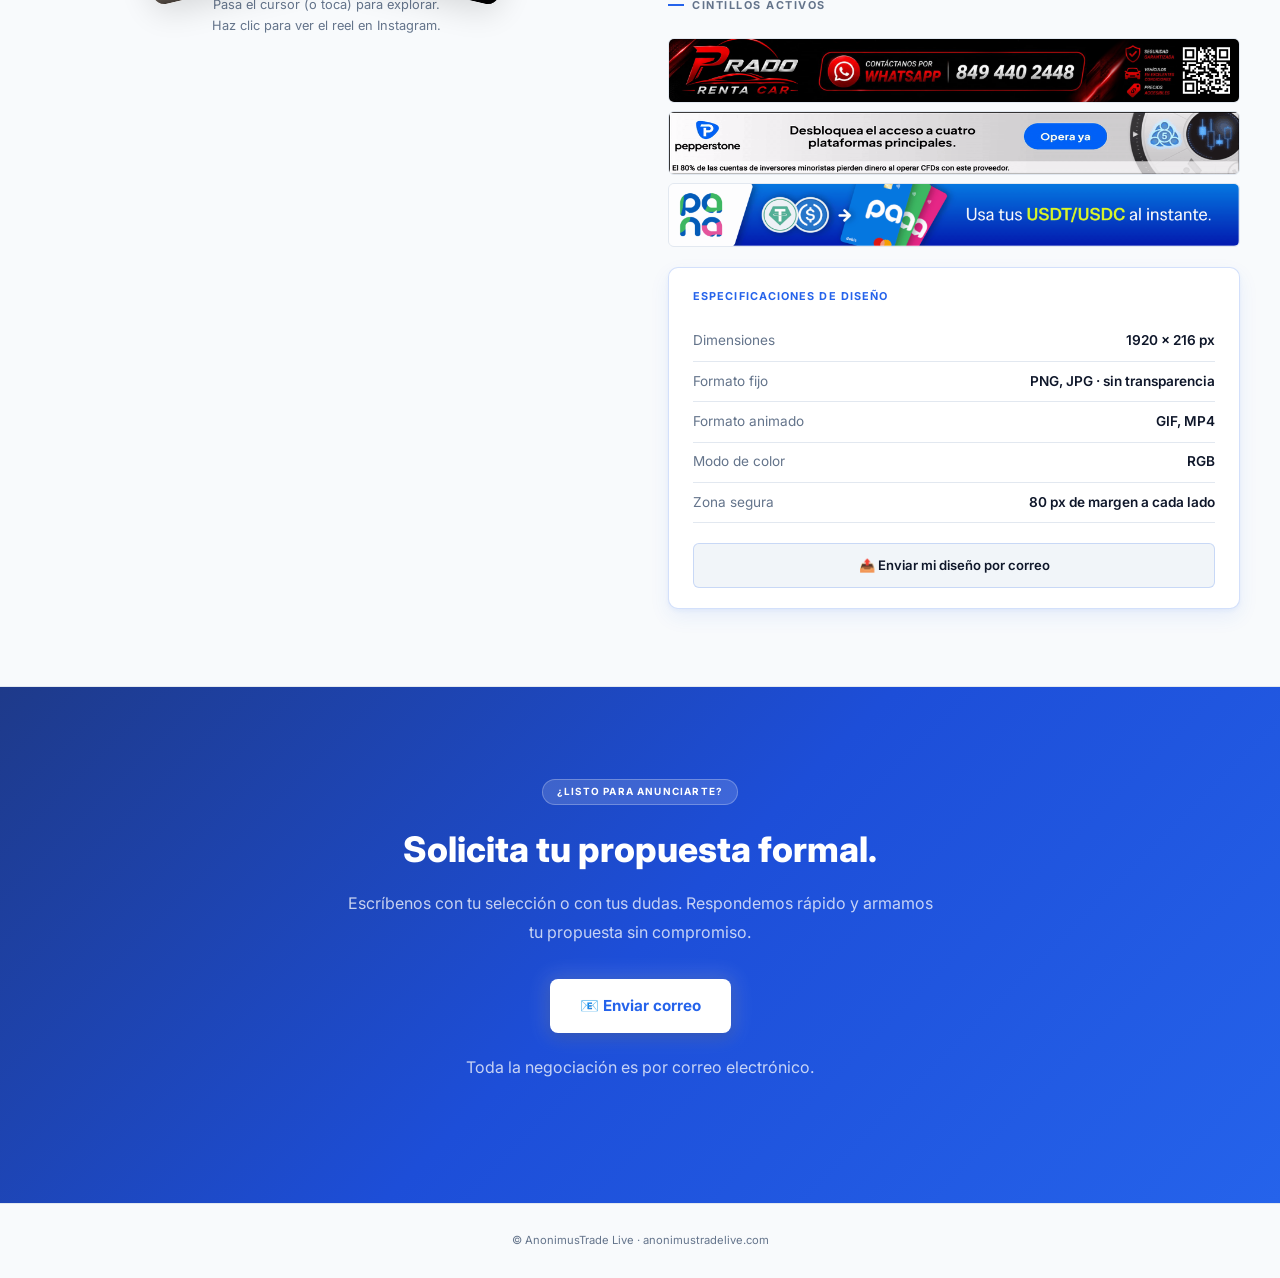
==== commit 13c1bbca: "ads: dentado mobile mejorado, border-radius receipt, precio total con USD Co-Authored-By: Claude Son" ====
--- a/ads/index.html
+++ b/ads/index.html
@@ -332,6 +332,8 @@
   margin:auto -1.75rem -1.75rem;
   padding:0 1.75rem 1rem;
   position:relative;
+  border-bottom-left-radius:11px;
+  border-bottom-right-radius:11px;
 }
 .sum-receipt::before {
   content:'';
@@ -562,7 +564,9 @@
 }
 @media(max-width:900px) {
   .calc-top-grid { grid-template-columns:1fr }
-  .sum-receipt::before { display:none }
+  .sum-lines { padding-bottom:1.25rem }
+  .sum-receipt { padding:0 1.25rem 1.25rem }
+  .sum-receipt::before { height:20px; margin:0 -1.25rem 1rem; background-size:20px 20px }
   .sum-note { text-align:center }
   .formats-grid { grid-template-columns:1fr }
   .visual-grid { grid-template-columns:1fr }
@@ -1132,7 +1136,7 @@
     if (bundleRow.style.display !== 'none') hideEl(bundleRow);
   }
 
-  document.getElementById('sum-total').textContent = fmt(total);
+  document.getElementById('sum-total').innerHTML = fmt(total) + '<span style="font-size:0.55em;font-weight:600;opacity:0.5;letter-spacing:0.04em;margin-left:4px">USD</span>';
 
   const totalDiscRow = document.getElementById('total-disc-row');
   const totalAllSavings = totalSaving + desc;
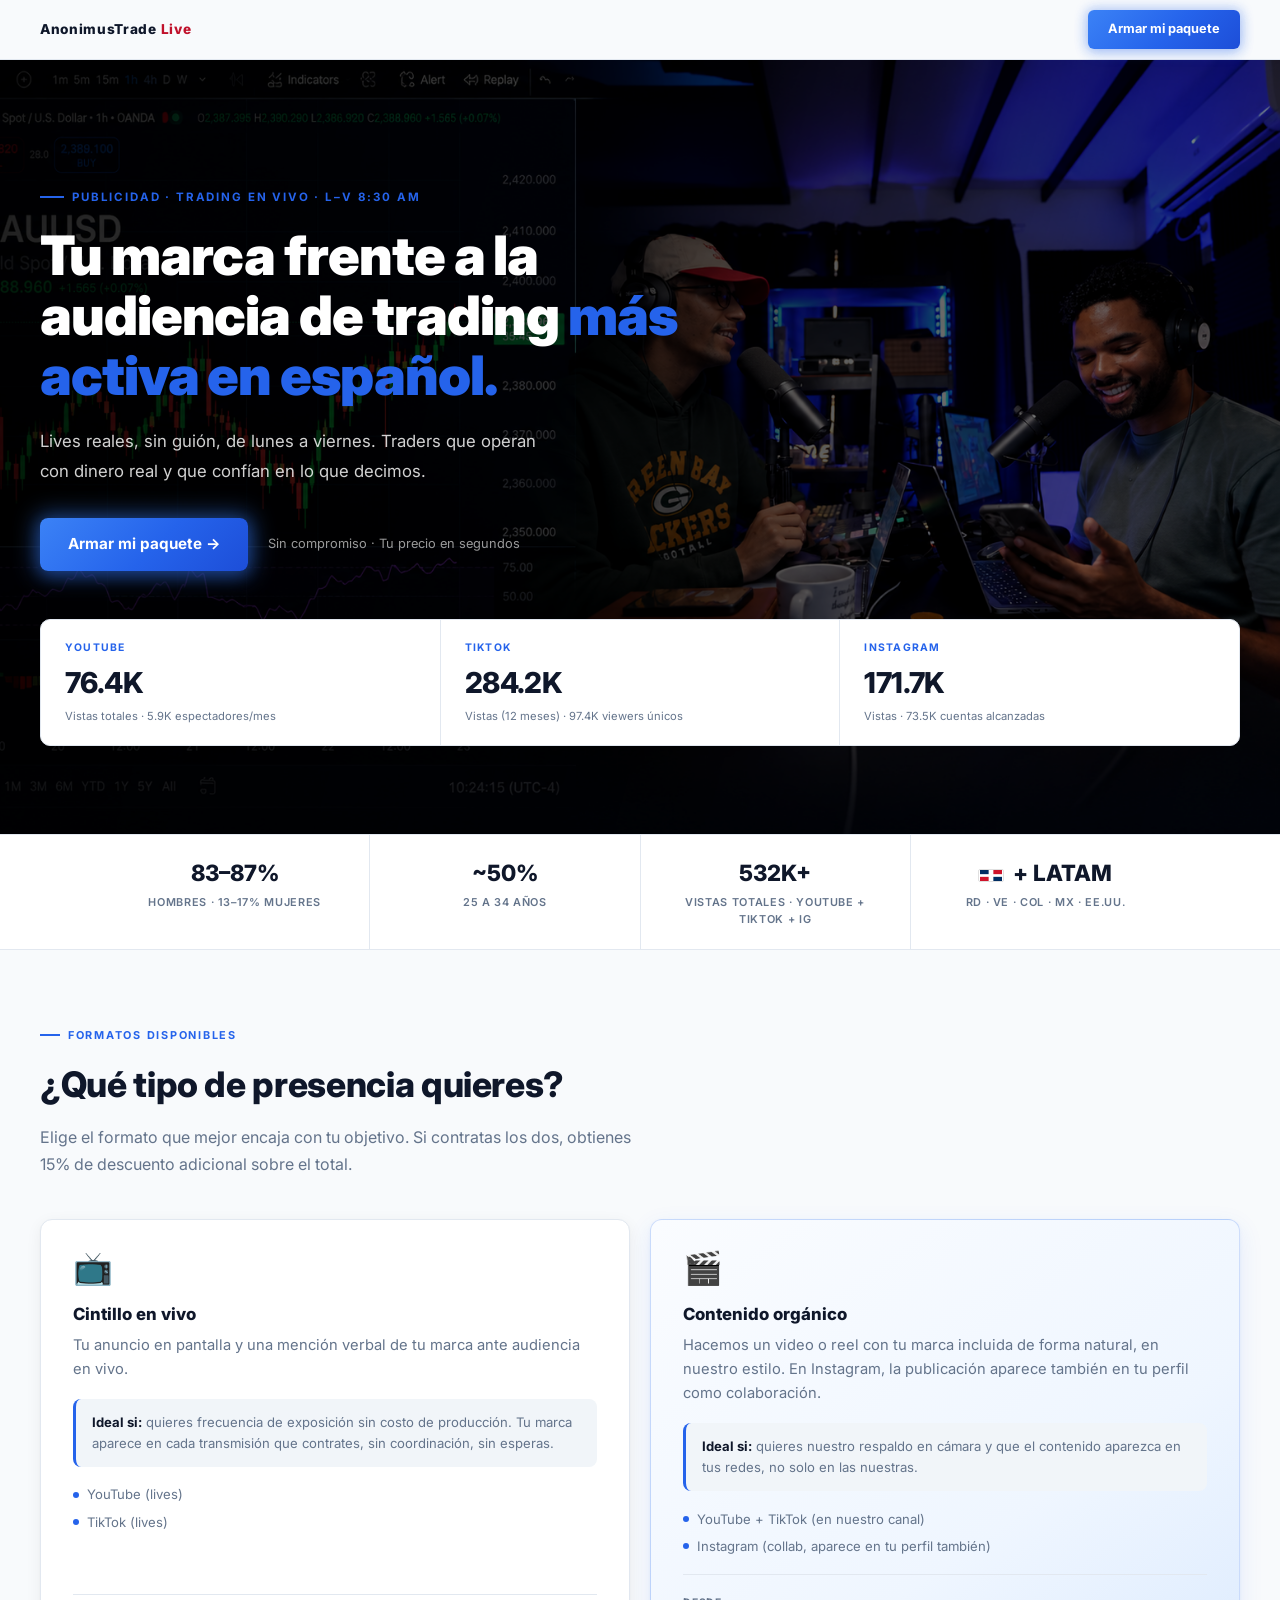
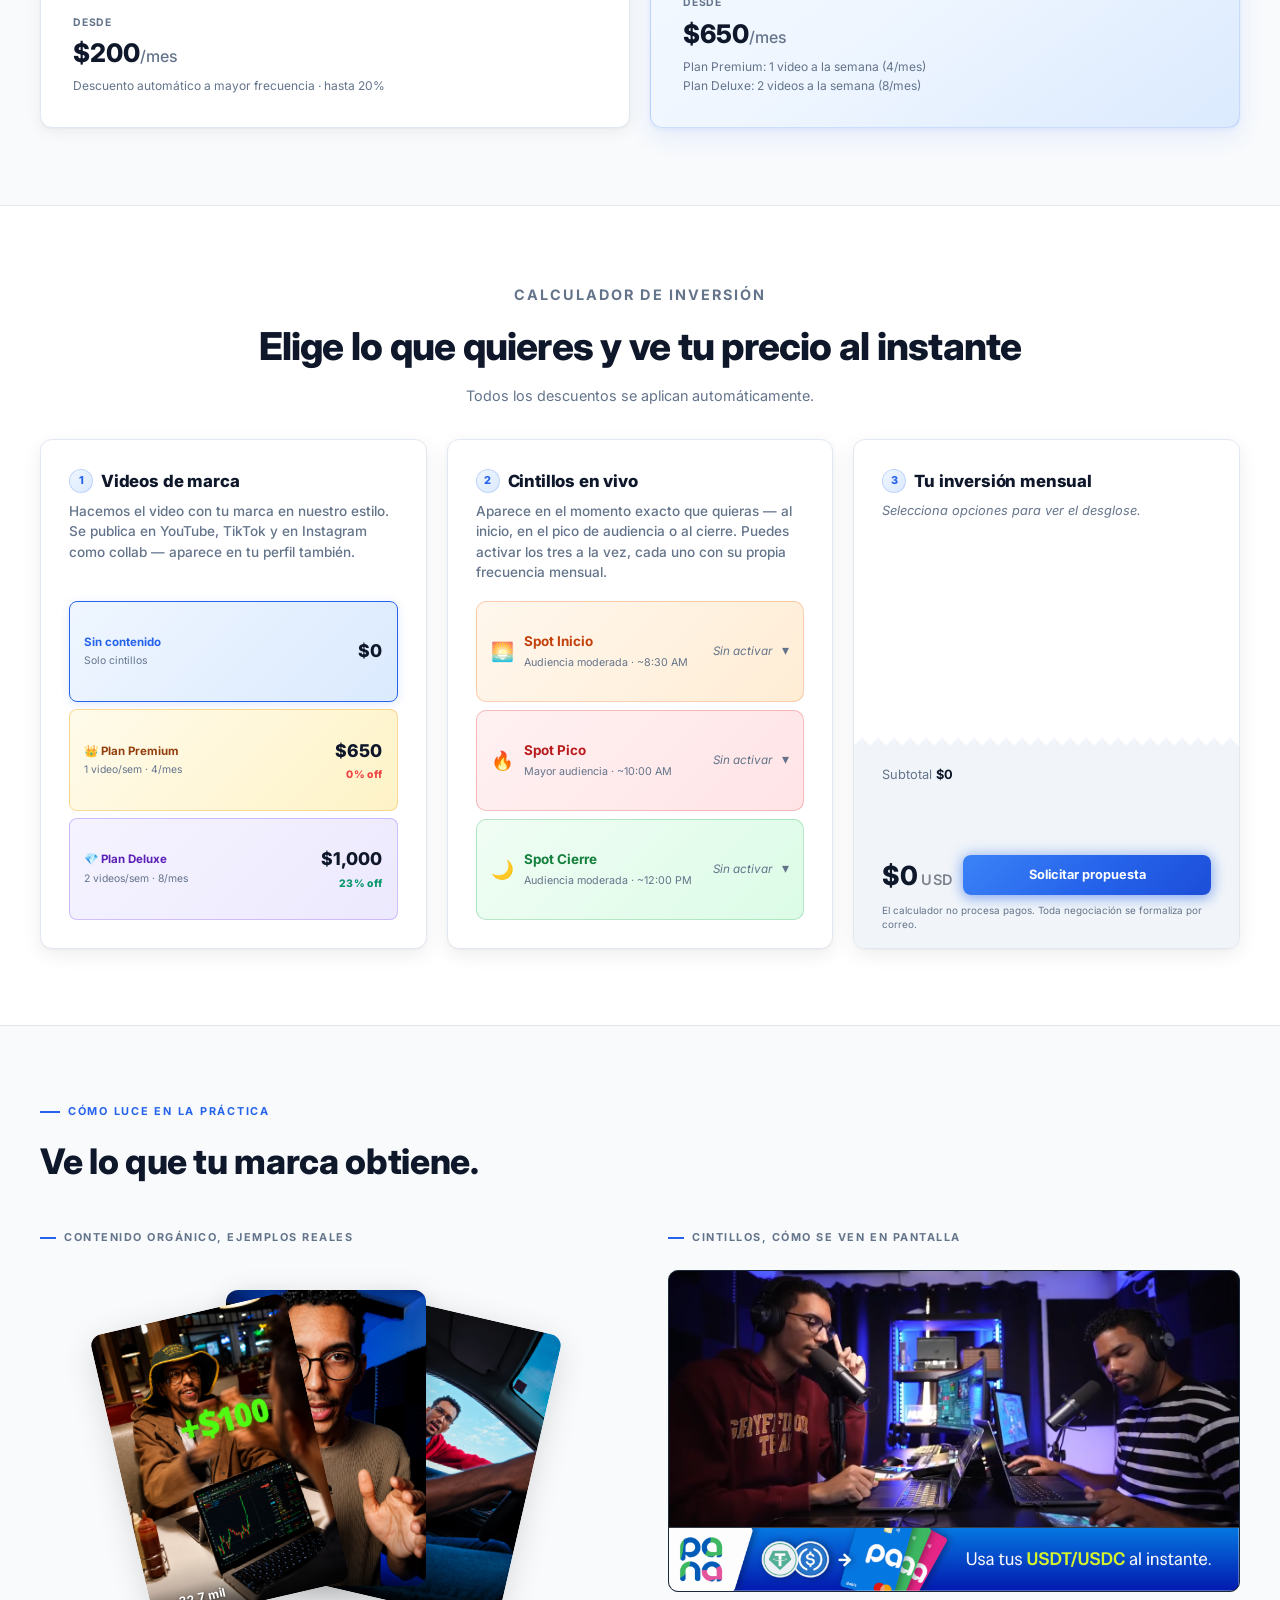
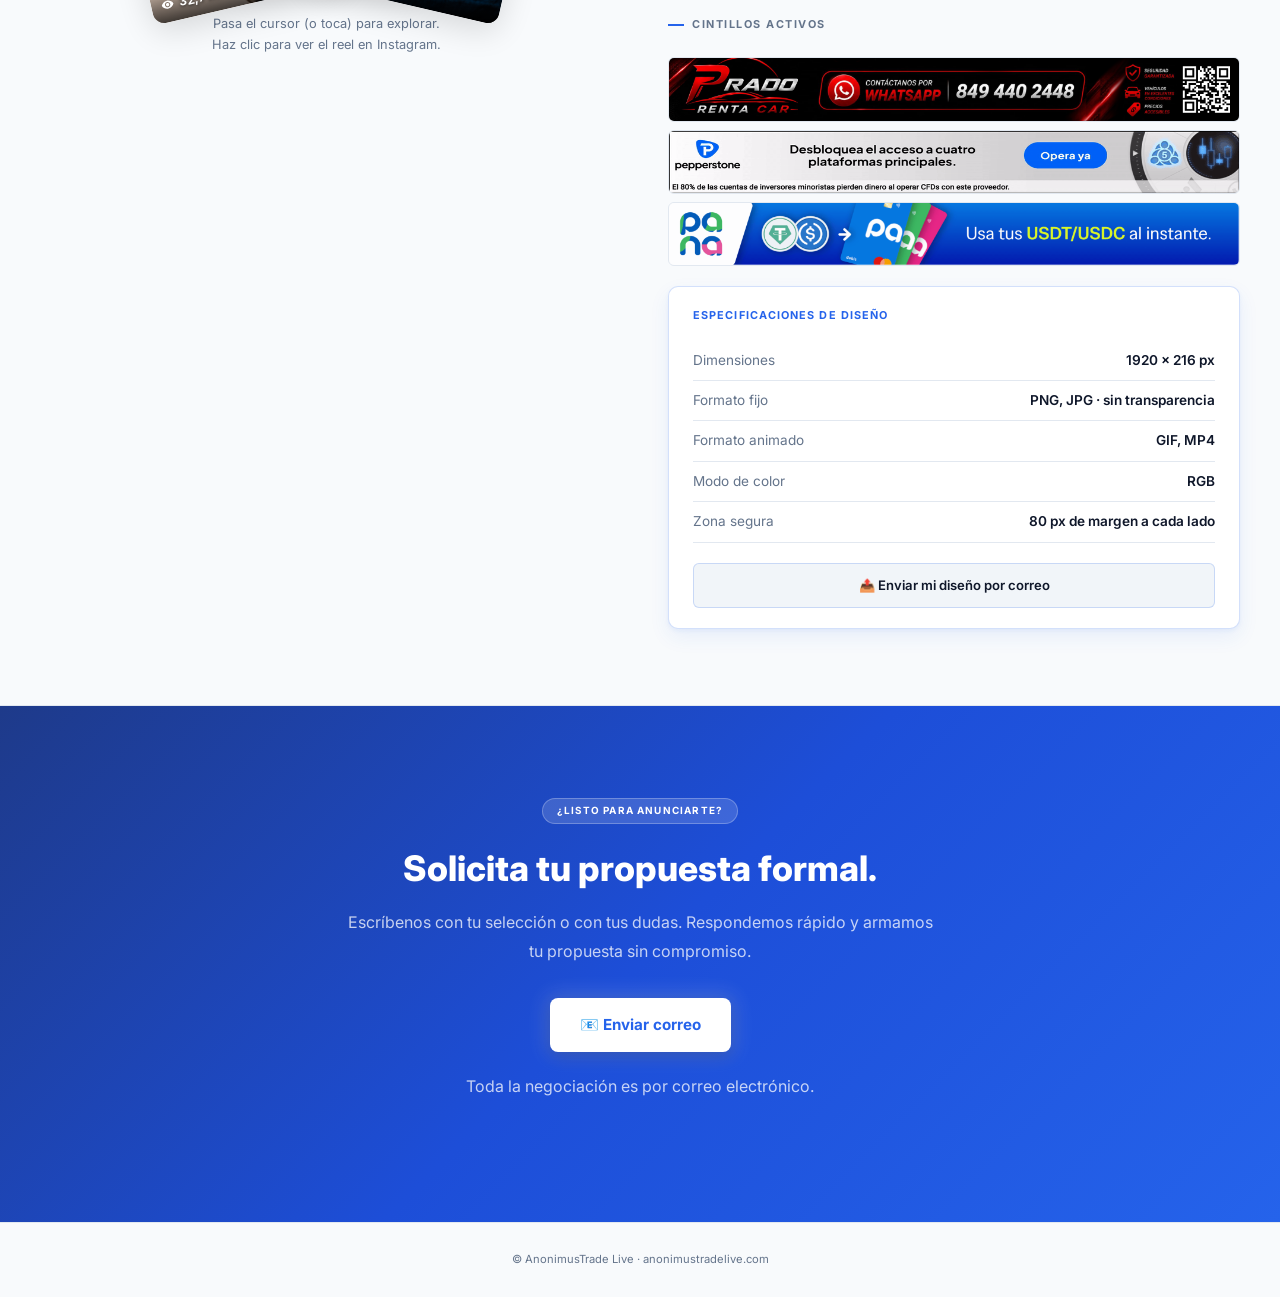
==== commit 287b6043: "ads: dentado mobile, USD en total, descripción planes con br en mobile Co-Authored-By: Claude Sonnet" ====
--- a/ads/index.html
+++ b/ads/index.html
@@ -698,7 +698,7 @@
         <div class="fmt-from">
           <div class="fmt-from-lbl">Desde</div>
           <div class="fmt-from-price">$650<span style="font-size:1rem;font-weight:500;color:var(--muted)">/mes</span></div>
-          <div class="fmt-from-sub">Plan Premium: 1 vid/sem · Plan Deluxe: 2 vid/sem</div>
+          <div class="fmt-from-sub">Plan Premium: 1 video a la semana (4/mes)<br>Plan Deluxe: 2 videos a la semana (8/mes)</div>
         </div>
       </div>
 
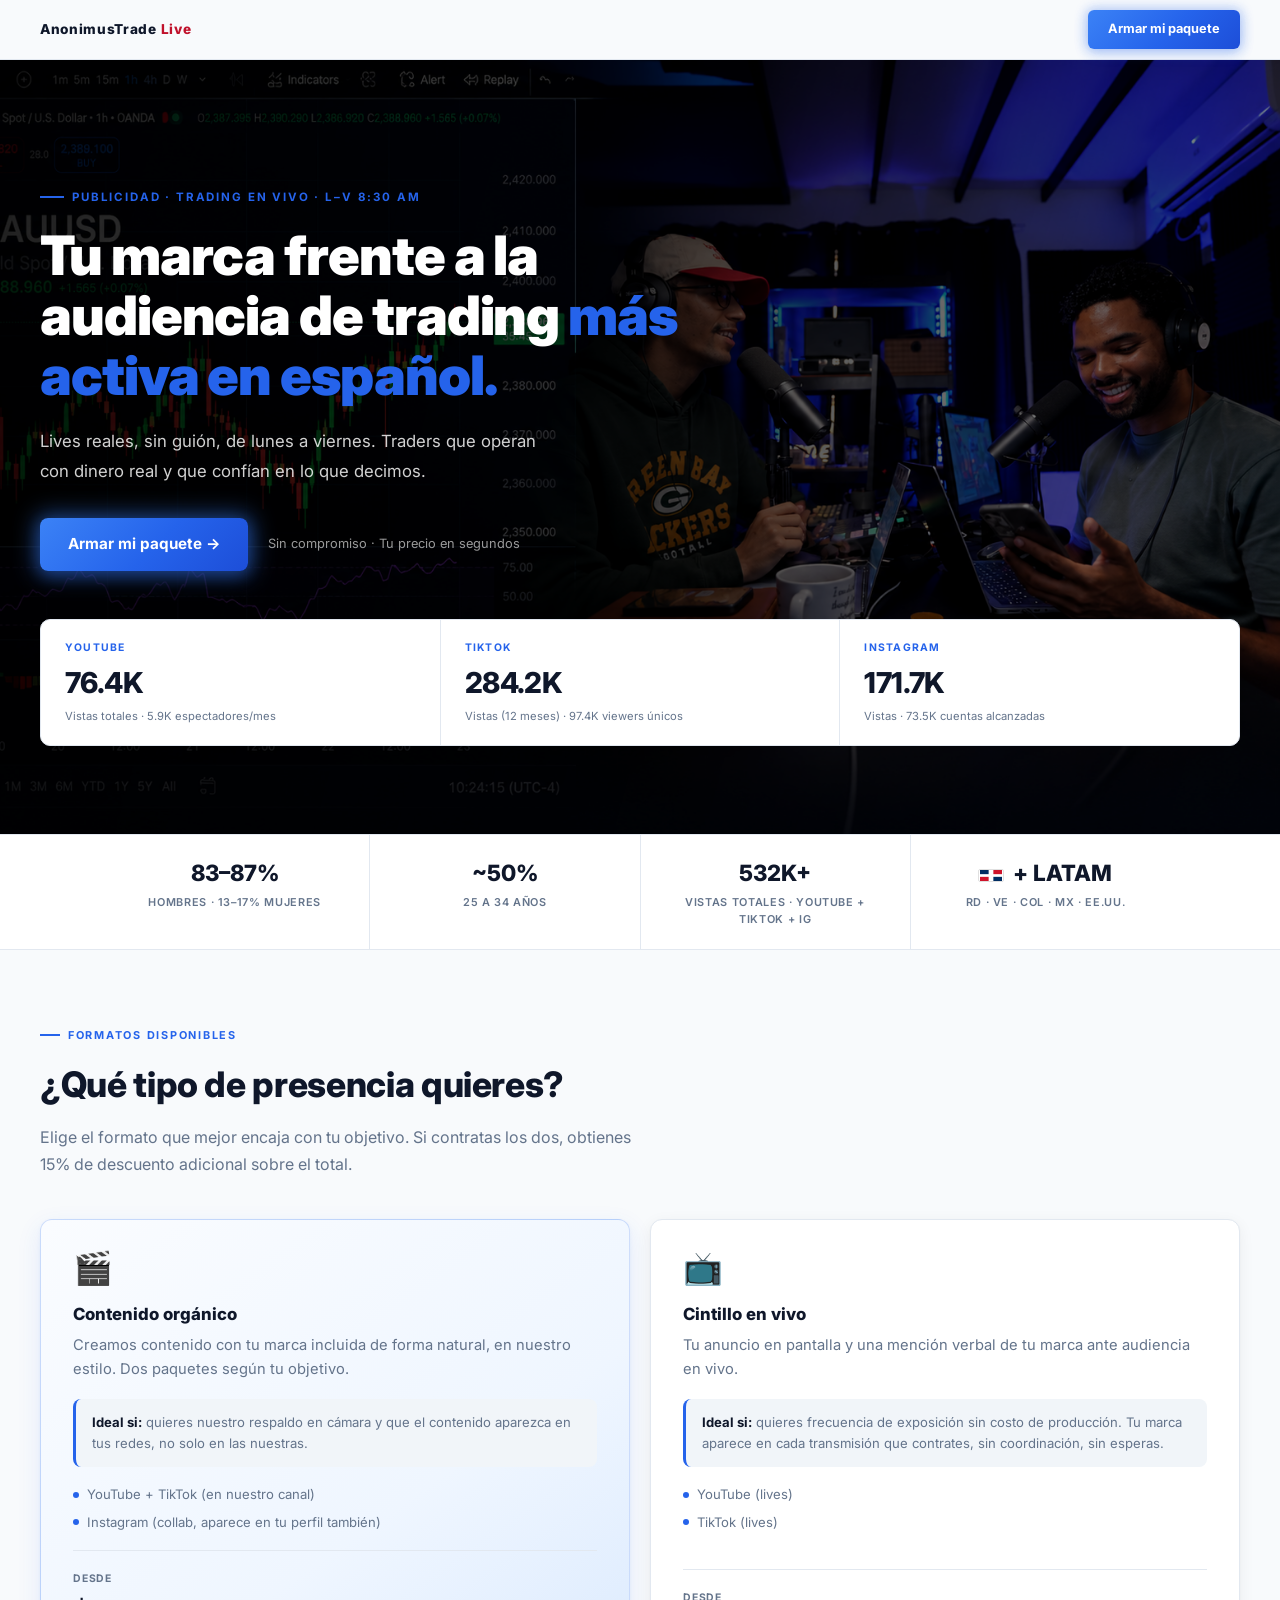
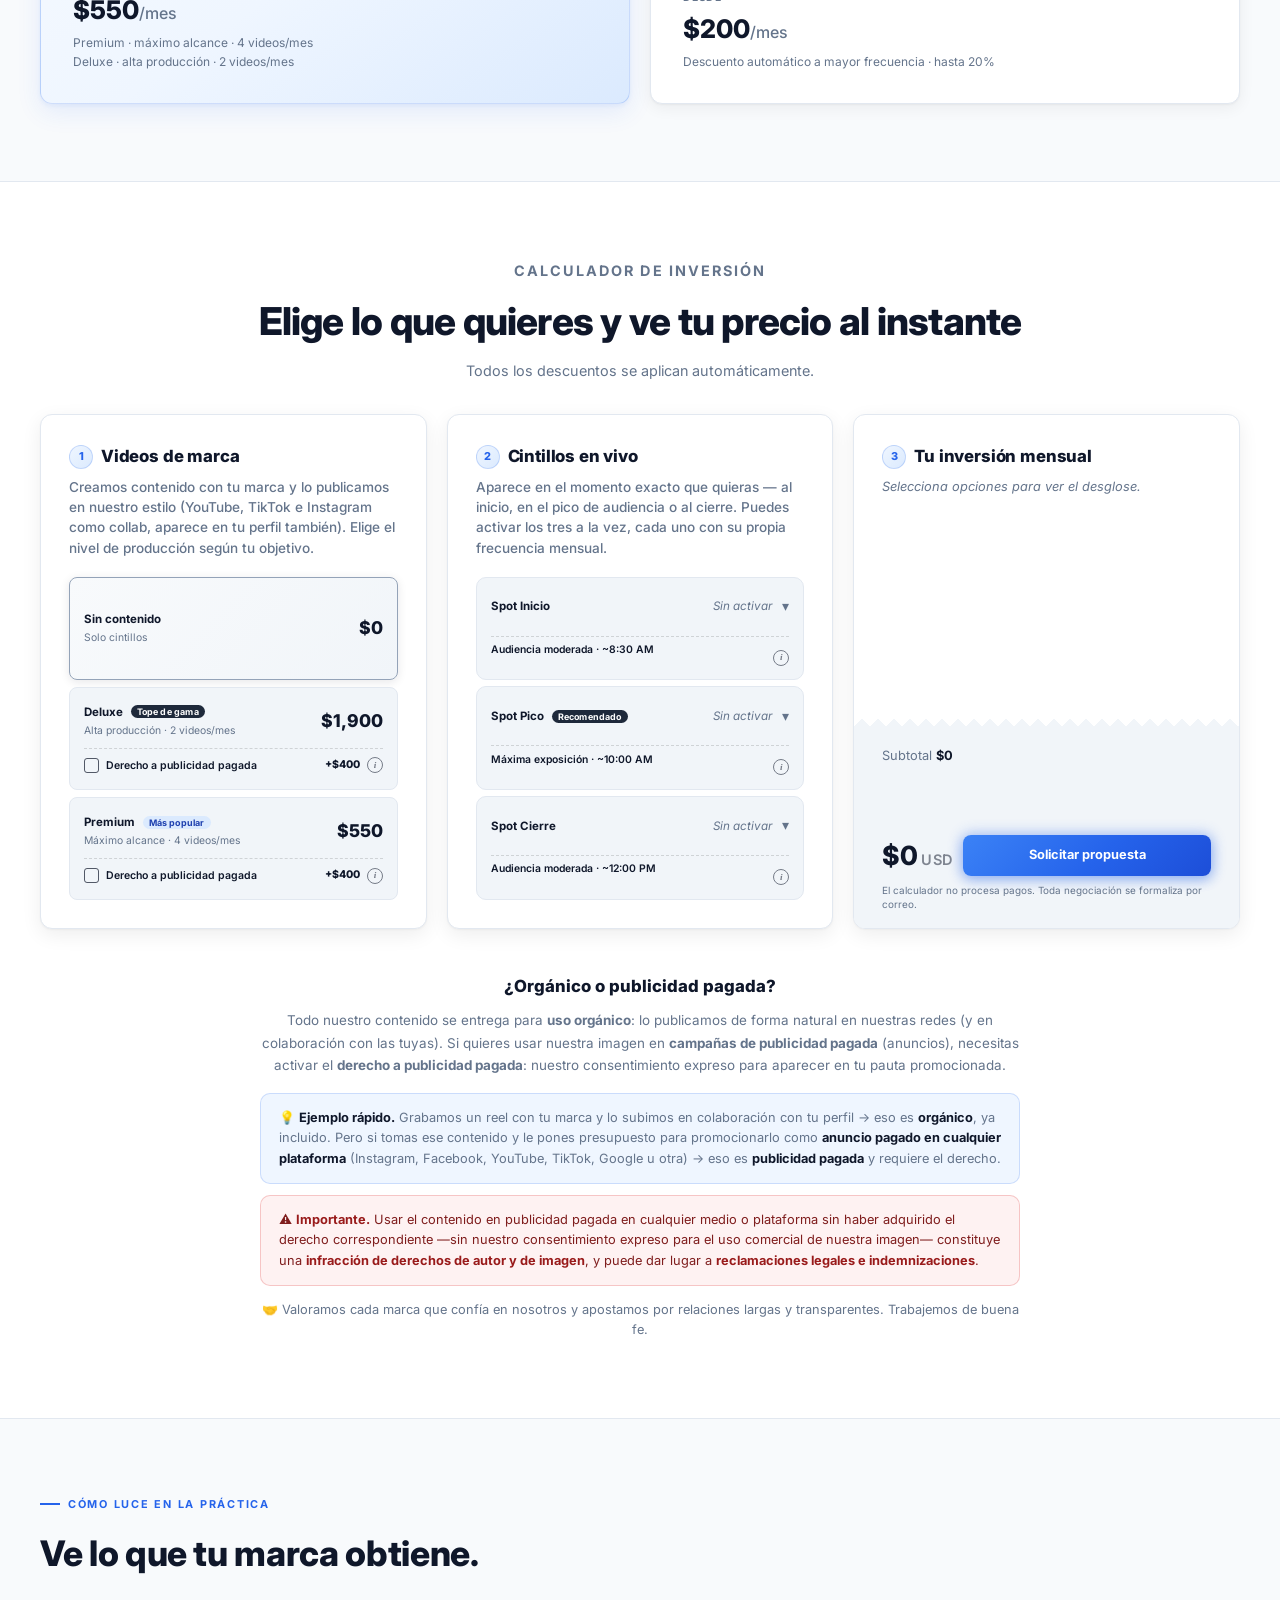
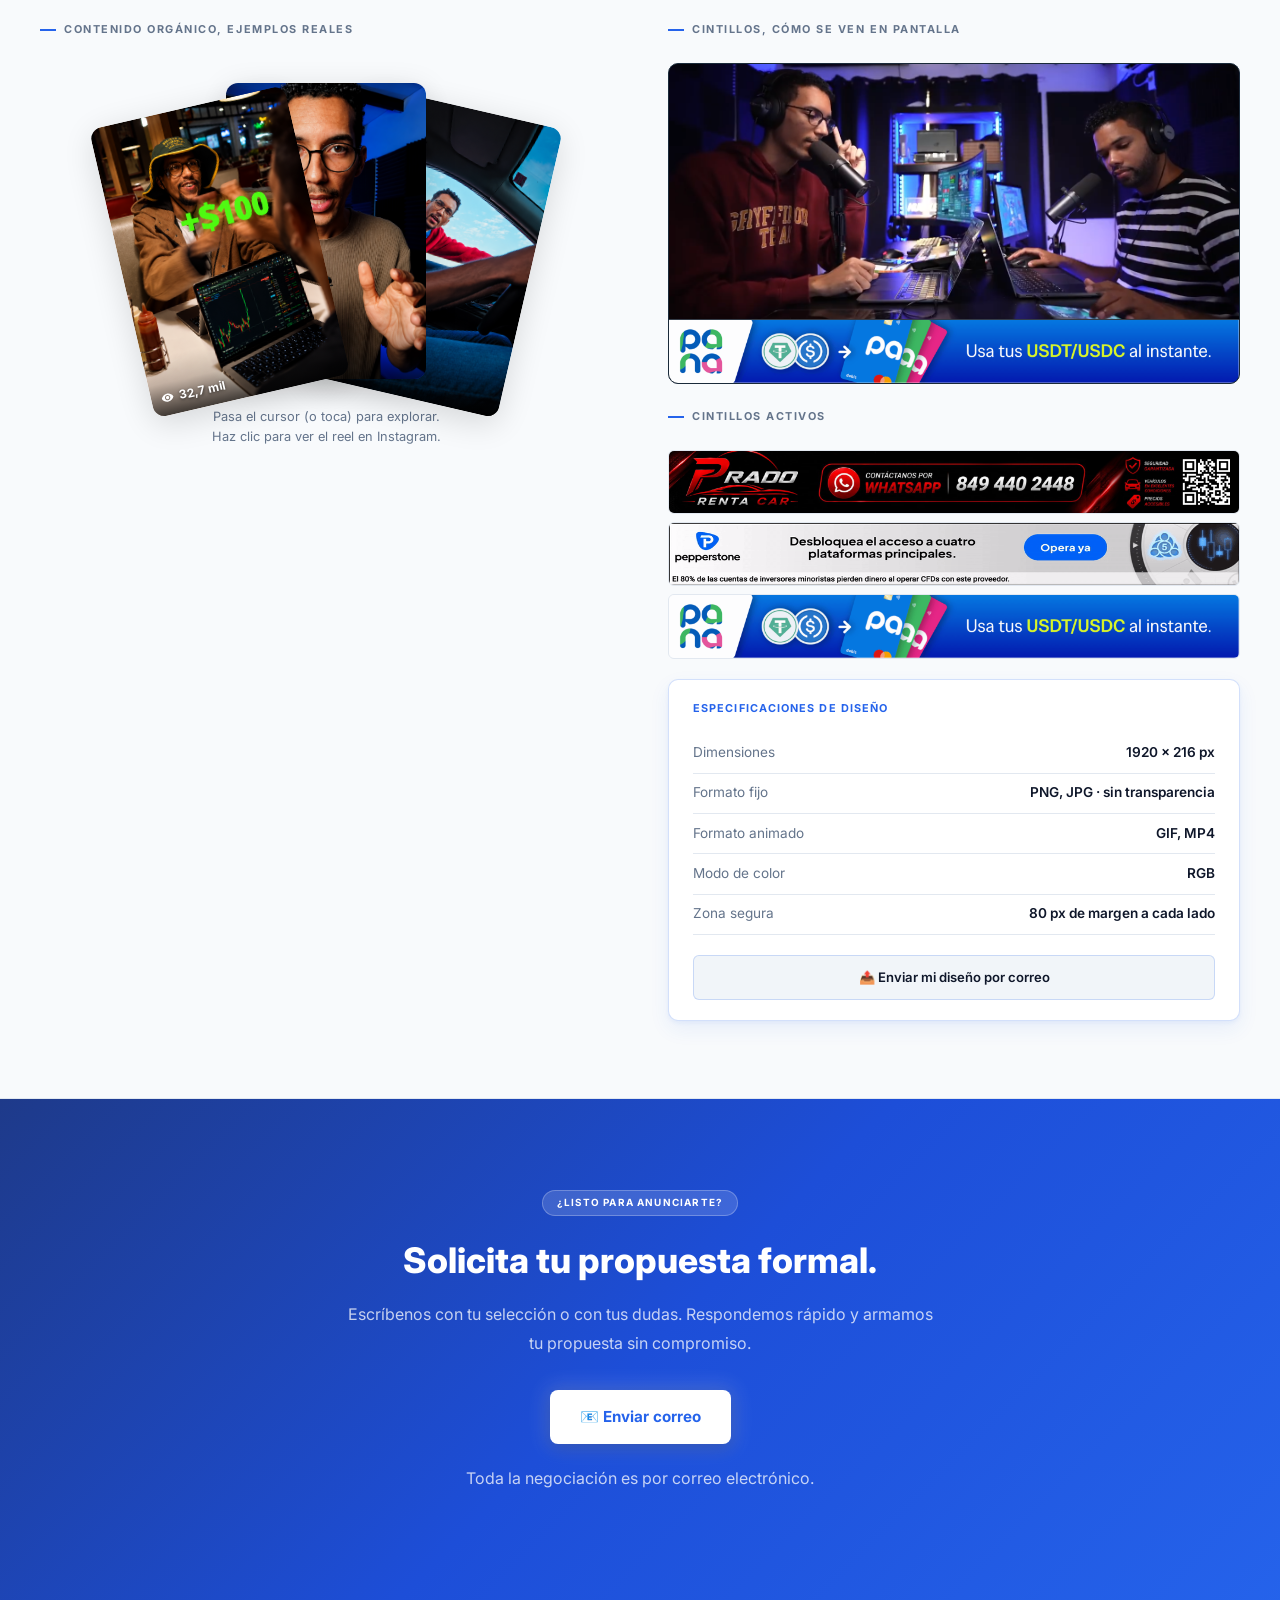
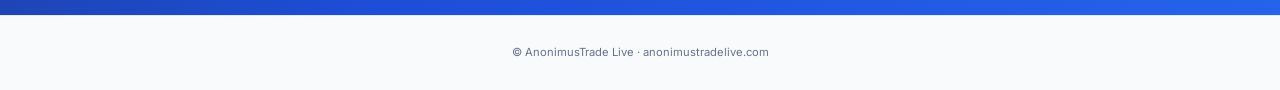
==== commit 65456e6f: "ads: rediseño oferta de contenido (Deluxe/Premium), paleta mono-marca y validación del CTA Nueva ofe" ====
--- a/ads/index.html
+++ b/ads/index.html
@@ -196,22 +196,32 @@
 .calc-step { display:flex; flex-direction:column }
 .c-opts { display:flex; flex-direction:column; gap:0.45rem; flex:1 }
 .c-opt {
-  display:flex; align-items:center; justify-content:space-between; gap:0.75rem;
+  display:flex; flex-direction:column; justify-content:center; gap:0.5rem;
   border:1.5px solid var(--bdr); border-radius:8px;
-  padding:0.65rem 0.9rem; cursor:pointer;
+  padding:0.6rem 0.85rem; cursor:pointer;
   min-height:64px; flex:1;
-  transition:all 0.18s; text-align:left;
+  transition:border-color 0.18s, background 0.18s, box-shadow 0.18s; text-align:left;
   background:var(--bg3); user-select:none;
-}
+  position:relative;
+}
+.c-opt-main { display:flex; align-items:center; justify-content:space-between; gap:0.75rem }
 .c-opt:hover { border-color:rgba(37,99,235,0.4); background:var(--blue-lt); box-shadow:0 2px 8px rgba(37,99,235,0.10) }
 .c-opt.sel {
   border-color:var(--blue);
-  background:linear-gradient(135deg,#EFF6FF,#DBEAFE);
+  background:var(--blue-lt);
   box-shadow:0 2px 10px rgba(37,99,235,0.15);
 }
+.c-opt.sel .c-opt-lbl { color:var(--blue) }
+/* Opción nula "Sin contenido": se mantiene neutral, no celebra el $0 con el color de marca */
+.c-opt[data-plan="ninguno"]:hover { border-color:#CBD5E1; background:#F8FAFC; box-shadow:0 2px 8px rgba(15,23,42,0.07) }
+.c-opt[data-plan="ninguno"].sel { border-color:#94A3B8; background:linear-gradient(135deg,#F8FAFC,#F1F5F9); box-shadow:0 2px 10px rgba(15,23,42,0.10) }
+.c-opt[data-plan="ninguno"].sel .c-opt-lbl { color:var(--ink) }
 .c-opt-meta { flex:1; min-width:0 }
 .c-opt-lbl { font-size:0.72rem; font-weight:700; color:var(--ink) }
-.c-opt.sel .c-opt-lbl { color:var(--blue) }
+/* Insignias de tier — distinguen Deluxe/Premium sin colorear toda la tarjeta */
+.c-tier-badge { font-size:0.56rem; font-weight:700; padding:1px 6px; border-radius:20px; margin-left:5px; vertical-align:middle; letter-spacing:0.02em; white-space:nowrap }
+.c-tier-badge--top { background:#1E293B; color:#fff }
+.c-tier-badge--pop { background:#DBEAFE; color:#1E40AF }
 .c-opt-sub { font-size:0.65rem; color:var(--muted); margin-top:2px }
 .c-opt-right { text-align:right; flex-shrink:0 }
 .c-opt-price { font-size:1.1rem; font-weight:800; white-space:nowrap }
@@ -219,19 +229,44 @@
 .c-opt-disc--zero { color:#EF4444 }
 .c-opt-disc--win  { color:#059669 }
 
-/* Plan Premium */
-.c-opt--premium { border-color:rgba(245,158,11,0.35); background:linear-gradient(135deg,#FFFBEB,#FEF3C7) }
-.c-opt--premium .c-opt-lbl { color:#92400E }
-.c-opt--premium:hover { border-color:rgba(245,158,11,0.7); background:linear-gradient(135deg,#FEF3C7,#FDE68A); box-shadow:0 2px 10px rgba(245,158,11,0.18) }
-.c-opt--premium.sel { border-color:#D97706; background:linear-gradient(135deg,#FEF3C7,#FDE68A); box-shadow:0 2px 14px rgba(245,158,11,0.28) }
-.c-opt--premium.sel .c-opt-lbl { color:#92400E }
-
-/* Plan Deluxe */
-.c-opt--deluxe { border-color:rgba(139,92,246,0.35); background:linear-gradient(135deg,#F5F3FF,#EDE9FE) }
-.c-opt--deluxe .c-opt-lbl { color:#5B21B6 }
-.c-opt--deluxe:hover { border-color:rgba(139,92,246,0.7); background:linear-gradient(135deg,#EDE9FE,#DDD6FE); box-shadow:0 2px 10px rgba(139,92,246,0.18) }
-.c-opt--deluxe.sel { border-color:#7C3AED; background:linear-gradient(135deg,#EDE9FE,#DDD6FE); box-shadow:0 2px 14px rgba(139,92,246,0.28) }
-.c-opt--deluxe.sel .c-opt-lbl { color:#5B21B6 }
+/* Add-on: derecho a publicidad pagada */
+.c-opt-addon {
+  display:flex; align-items:center; gap:0.45rem;
+  padding-top:0.5rem; border-top:1px dashed rgba(0,0,0,0.14);
+  font-size:0.66rem; font-weight:600; color:var(--ink); cursor:pointer;
+}
+.c-opt-check {
+  width:15px; height:15px; flex-shrink:0; border-radius:3px;
+  border:1.5px solid currentColor; opacity:0.7;
+  display:inline-flex; align-items:center; justify-content:center; line-height:1;
+}
+.c-opt-addon.checked .c-opt-check { background:var(--blue); border-color:var(--blue); opacity:1 }
+.c-opt-addon.checked .c-opt-check::after { content:'✓'; color:#fff; font-size:0.6rem; font-weight:800 }
+.c-opt-check { transition:opacity 0.15s, box-shadow 0.15s }
+.c-opt-addon:hover .c-opt-check { opacity:1; box-shadow:0 0 0 3px rgba(0,0,0,0.08) }
+.c-opt-addon:hover .c-opt-addon-txt { text-decoration:underline; text-underline-offset:2px }
+.c-opt-addon-txt { flex:1; line-height:1.25 }
+.c-opt-addon-price { font-weight:800; white-space:nowrap }
+.c-opt-info {
+  flex-shrink:0; width:16px; height:16px; border-radius:50%;
+  border:1.3px solid currentColor; color:inherit; opacity:0.55;
+  font-size:0.58rem; font-weight:800; line-height:1; font-style:italic;
+  display:inline-flex; align-items:center; justify-content:center;
+  background:none; cursor:pointer; font-family:Georgia, serif;
+}
+.c-opt-info:hover { opacity:1 }
+.c-info-pop {
+  display:none; position:absolute; bottom:calc(100% + 6px); right:0;
+  width:230px; z-index:60; background:var(--bg2);
+  border:1.5px solid var(--bdr); border-radius:8px; padding:9px 11px;
+  box-shadow:0 8px 24px rgba(0,0,0,0.16);
+  font-size:0.68rem; font-weight:500; color:var(--ink); line-height:1.45;
+  text-align:left; cursor:default;
+}
+.c-opt.info-open .c-info-pop { display:block }
+
+/* Mono-marca: los tiers usan tarjeta neutral + estado azul genérico.
+   Se diferencian por la insignia (.c-tier-badge), no por color de fondo. */
 
 /* ── SPOT CARDS COMPACTAS + DROPDOWN ── */
 .spot-tip {
@@ -240,29 +275,27 @@
   border-radius:0 6px 6px 0; padding:8px 12px; margin-bottom:1rem;
 }
 .spot-tip strong { font-weight:700 }
-.spot-cards { flex:1; display:flex; flex-direction:column; gap:8px }
+.spot-cards { flex:1; display:flex; flex-direction:column; gap:6px }
 .spot-card {
   border:1.5px solid var(--bdr); border-radius:10px;
   position:relative; flex:1;
   display:flex; flex-direction:column;
-  background:var(--bg2); transition:border-color 0.18s, box-shadow 0.18s, background 0.18s;
+  background:var(--bg3); transition:border-color 0.18s, box-shadow 0.18s, background 0.18s;
 }
 .spot-card-row {
   display:flex; align-items:center; gap:10px;
-  padding:11px 14px; cursor:pointer; user-select:none;
+  padding:8px 14px; cursor:pointer; user-select:none;
   border-radius:10px; flex:1;
 }
 .spot-card-row:hover { background:transparent }
-.spot-card[data-spot="inicio"]:hover { border-color:rgba(234,88,12,0.6); background:linear-gradient(135deg,#FFEDD5,#FED7AA); box-shadow:0 2px 10px rgba(234,88,12,0.18) }
-.spot-card[data-spot="pico"]:hover   { border-color:rgba(220,38,38,0.6);  background:linear-gradient(135deg,#FFE4E6,#FECDD3); box-shadow:0 2px 10px rgba(220,38,38,0.18) }
-.spot-card[data-spot="cierre"]:hover { border-color:rgba(22,163,74,0.6);  background:linear-gradient(135deg,#DCFCE7,#BBF7D0); box-shadow:0 2px 10px rgba(22,163,74,0.18) }
+.spot-card:hover { border-color:rgba(37,99,235,0.45); background:var(--blue-lt); box-shadow:0 2px 10px rgba(37,99,235,0.12) }
 .spot-card-info { display:flex; align-items:center; gap:10px; flex:1; min-width:0 }
 .spot-card-icon { font-size:1.15rem; line-height:1; flex-shrink:0 }
-.spot-card-name { font-size:0.84rem; font-weight:700 }
-.spot-card-detail { font-size:0.67rem; color:var(--muted); margin-top:1px }
+.spot-card-name { font-size:0.72rem; font-weight:700 }
+.spot-card-detail { font-size:0.65rem; color:var(--ink); font-weight:600; margin-top:2px }
 .spot-card-badge {
   text-align:right; flex-shrink:0;
-  min-height:46px; display:flex; flex-direction:column; justify-content:center;
+  min-height:42px; display:flex; flex-direction:column; justify-content:center;
 }
 .spot-badge-price { font-size:0.88rem; font-weight:800 }
 .spot-badge-disc { font-size:0.67rem; color:var(--green); font-weight:700; margin-top:1px }
@@ -296,27 +329,41 @@
 .opt-right { display:flex; align-items:center; gap:8px; flex-shrink:0 }
 .opt-disc { font-size:0.71rem; font-weight:700; color:var(--green) }
 .opt-no-disc { font-size:0.71rem; color:var(--muted) }
-.spot-opt--off .opt-left { color:var(--muted) }
+.spot-opt--off .opt-left, .spot-opt--off .opt-check { color:var(--muted) }
 .opt-check { font-size:0.75rem; opacity:0 }
 .spot-opt.active .opt-check { opacity:1 }
 .sum-lines { display:flex; flex-direction:column; gap:0.25rem; min-height:148px }
 .sum-disc-area { min-height:62px }
-/* Colores por spot */
-.spot-card[data-spot="inicio"]                   { background:linear-gradient(135deg,#FFF7ED,#FFEDD5); border-color:rgba(234,88,12,0.25) }
-.spot-card[data-spot="inicio"] .spot-opt.active  { color:#C2410C; font-weight:700 }
-.spot-card[data-spot="inicio"].has-freq           { border-color:#EA580C; box-shadow:0 2px 10px rgba(234,88,12,0.18) }
-.spot-card[data-spot="inicio"] .spot-card-name   { color:#C2410C }
-.spot-card[data-spot="inicio"] .spot-badge-price { color:#C2410C }
-.spot-card[data-spot="pico"]                     { background:linear-gradient(135deg,#FFF1F2,#FFE4E6); border-color:rgba(220,38,38,0.25) }
-.spot-card[data-spot="pico"]   .spot-opt.active  { color:#B91C1C; font-weight:700 }
-.spot-card[data-spot="pico"].has-freq             { border-color:#DC2626; box-shadow:0 2px 10px rgba(220,38,38,0.18) }
-.spot-card[data-spot="pico"]   .spot-card-name   { color:#B91C1C }
-.spot-card[data-spot="pico"]   .spot-badge-price { color:#B91C1C }
-.spot-card[data-spot="cierre"]                   { background:linear-gradient(135deg,#F0FDF4,#DCFCE7); border-color:rgba(22,163,74,0.25) }
-.spot-card[data-spot="cierre"] .spot-opt.active  { color:#15803D; font-weight:700 }
-.spot-card[data-spot="cierre"].has-freq           { border-color:#16A34A; box-shadow:0 2px 10px rgba(22,163,74,0.18) }
-.spot-card[data-spot="cierre"] .spot-card-name   { color:#15803D }
-.spot-card[data-spot="cierre"] .spot-badge-price { color:#15803D }
+/* Spots — mono-marca: neutral en reposo, azul al activar.
+   El precio se queda en --ink (igual que .c-opt-price en la columna 1); solo el nombre cambia a azul. */
+.spot-card .spot-opt.active  { color:var(--blue); font-weight:700 }
+.spot-card.has-freq          { border-color:var(--blue); background:var(--blue-lt); box-shadow:0 2px 10px rgba(37,99,235,0.16) }
+.spot-card.has-freq .spot-card-name { color:var(--blue) }
+/* Pie de tarjeta — mismo patrón que .c-opt-addon: línea con borde punteado arriba.
+   Reparte lo que antes iba apretado arriba: horario (línea fija) + frecuencia
+   (línea reservada, vacía si "Off", para que la tarjeta no cambie de tamaño) + info. */
+.spot-card-foot {
+  display:flex; align-items:center; gap:8px;
+  margin:0 14px; padding:0.2rem 0 0.25rem;
+  border-top:1px dashed rgba(0,0,0,0.14);
+}
+.spot-foot-info { flex:1; min-width:0 }
+.spot-foot-freq { font-size:0.63rem; color:var(--muted); margin-top:1px; min-height:16px }
+.spot-info {
+  flex-shrink:0; width:16px; height:16px; border-radius:50%;
+  border:1.3px solid currentColor; color:var(--ink); opacity:0.55;
+  font-size:0.58rem; font-weight:800; line-height:1; font-style:italic;
+  display:inline-flex; align-items:center; justify-content:center;
+  background:none; cursor:pointer; font-family:Georgia, serif;
+}
+.spot-info:hover { opacity:1 }
+.spot-info-pop {
+  display:none; position:absolute; bottom:calc(100% + 6px); left:0; right:0;
+  z-index:60; background:var(--bg2); border:1.5px solid var(--bdr);
+  border-radius:8px; padding:9px 11px; box-shadow:0 8px 24px rgba(0,0,0,0.16);
+  font-size:0.68rem; font-weight:500; color:var(--ink); line-height:1.45; text-align:left; cursor:default;
+}
+.spot-card.info-open .spot-info-pop { display:block }
 
 /* ── SUMMARY PANEL (columna 3, mismo estilo que calc-step) ── */
 .calc-summary {
@@ -392,6 +439,7 @@
   transition:all 0.2s;
 }
 .sum-cta:hover { box-shadow:0 6px 18px rgba(37,99,235,0.4), 0 0 22px 5px rgba(37,99,235,0.40); transform:translateY(-1px) }
+.cta-warning { font-size:0.68rem; font-weight:600; color:#DC2626; text-align:center; margin-top:0.5rem }
 .sum-upsell {
   font-size:0.75rem; color:var(--gold);
   background:var(--gold-g); border:1px solid rgba(245,158,11,0.2);
@@ -552,6 +600,17 @@
 }
 .sum-item { animation:fadeSlideIn 0.22s ease-out both }
 
+/* ── ZONA 4: explicador orgánico vs publicidad pagada ── */
+.rights-explainer { max-width:760px; margin:2.75rem auto 0; }
+.rights-title { font-size:1.05rem; font-weight:800; color:var(--ink); margin-bottom:0.55rem; text-align:center }
+.rights-lead { font-size:0.84rem; color:var(--muted); line-height:1.7; margin-bottom:1rem; text-align:center }
+.rights-box { font-size:0.8rem; line-height:1.6; border-radius:10px; padding:0.85rem 1.1rem; margin-bottom:0.7rem }
+.rights-box strong { color:var(--ink) }
+.rights-box--tip  { background:var(--blue-lt); border:1px solid rgba(37,99,235,0.18); color:var(--muted) }
+.rights-box--warn { background:#FEF2F2; border:1px solid rgba(220,38,38,0.22); color:#7F1D1D }
+.rights-box--warn strong { color:#991B1B }
+.rights-goodfaith { font-size:0.8rem; color:var(--muted); line-height:1.6; text-align:center; margin-top:0.9rem }
+
 /* ── ALTURA FIJA COLUMNAS (desktop) ── */
 @media(min-width:901px) {
   .calc-step, .calc-summary { min-height:510px }
@@ -573,6 +632,9 @@
   .aud-strip-inner { grid-template-columns:1fr 1fr }
   .flag-svg   { display:none }
   .flag-emoji { display:inline }
+  /* En vertical/mobile las columnas se angostan y el badge de tier puede saltar de línea;
+     sin margen queda alineado al inicio del nombre en vez de desfasado hacia la derecha. */
+  .c-tier-badge { margin-left:0 }
 }
 @media(max-width:660px) {
   .metrics-bar { grid-template-columns:1fr }
@@ -666,6 +728,24 @@
     <p class="sec-sub">Elige el formato que mejor encaja con tu objetivo. Si contratas los dos, obtienes 15% de descuento adicional sobre el total.</p>
     <div class="formats-grid">
 
+      <div class="fmt-card feat">
+        <div class="fmt-icon">🎬</div>
+        <div>
+          <div class="fmt-name">Contenido orgánico</div>
+          <p class="fmt-pitch">Creamos contenido con tu marca incluida de forma natural, en nuestro estilo. Dos paquetes según tu objetivo.</p>
+        </div>
+        <div class="fmt-ideal"><strong>Ideal si:</strong> quieres nuestro respaldo en cámara y que el contenido aparezca en tus redes, no solo en las nuestras.</div>
+        <div class="fmt-platforms">
+          <div class="fmt-pl">YouTube + TikTok (en nuestro canal)</div>
+          <div class="fmt-pl">Instagram (collab, aparece en tu perfil también)</div>
+        </div>
+        <div class="fmt-from">
+          <div class="fmt-from-lbl">Desde</div>
+          <div class="fmt-from-price">$550<span style="font-size:1rem;font-weight:500;color:var(--muted)">/mes</span></div>
+          <div class="fmt-from-sub">Premium · máximo alcance · 4 videos/mes<br>Deluxe · alta producción · 2 videos/mes</div>
+        </div>
+      </div>
+
       <div class="fmt-card">
         <div class="fmt-icon">📺</div>
         <div>
@@ -681,24 +761,6 @@
           <div class="fmt-from-lbl">Desde</div>
           <div class="fmt-from-price">$200<span style="font-size:1rem;font-weight:500;color:var(--muted)">/mes</span></div>
           <div class="fmt-from-sub">Descuento automático a mayor frecuencia · hasta 20%</div>
-        </div>
-      </div>
-
-      <div class="fmt-card feat">
-        <div class="fmt-icon">🎬</div>
-        <div>
-          <div class="fmt-name">Contenido orgánico</div>
-          <p class="fmt-pitch">Hacemos un video o reel con tu marca incluida de forma natural, en nuestro estilo. En Instagram, la publicación aparece también en tu perfil como colaboración.</p>
-        </div>
-        <div class="fmt-ideal"><strong>Ideal si:</strong> quieres nuestro respaldo en cámara y que el contenido aparezca en tus redes, no solo en las nuestras.</div>
-        <div class="fmt-platforms">
-          <div class="fmt-pl">YouTube + TikTok (en nuestro canal)</div>
-          <div class="fmt-pl">Instagram (collab, aparece en tu perfil también)</div>
-        </div>
-        <div class="fmt-from">
-          <div class="fmt-from-lbl">Desde</div>
-          <div class="fmt-from-price">$650<span style="font-size:1rem;font-weight:500;color:var(--muted)">/mes</span></div>
-          <div class="fmt-from-sub">Plan Premium: 1 video a la semana (4/mes)<br>Plan Deluxe: 2 videos a la semana (8/mes)</div>
         </div>
       </div>
 
@@ -720,35 +782,53 @@
       <!-- Paso 1: Videos (columna izquierda, angosta) -->
       <div class="calc-step">
         <div class="step-lbl"><span class="step-num">1</span> Videos de marca</div>
-        <div class="step-title">Hacemos el video con tu marca en nuestro estilo. Se publica en YouTube, TikTok y en Instagram como collab — aparece en tu perfil también.</div>
+        <div class="step-title">Creamos contenido con tu marca y lo publicamos en nuestro estilo (YouTube, TikTok e Instagram como collab, aparece en tu perfil también). Elige el nivel de producción según tu objetivo.</div>
         <div class="c-opts">
-          <div class="c-opt sel" onclick="selectContent('ninguno',this)">
-            <div class="c-opt-meta">
-              <div class="c-opt-lbl">Sin contenido</div>
-              <div class="c-opt-sub">Solo cintillos</div>
+          <div class="c-opt sel" data-plan="ninguno" onclick="selectContent('ninguno',this)">
+            <div class="c-opt-main">
+              <div class="c-opt-meta">
+                <div class="c-opt-lbl">Sin contenido</div>
+                <div class="c-opt-sub">Solo cintillos</div>
+              </div>
+              <div class="c-opt-right">
+                <div class="c-opt-price">$0</div>
+              </div>
             </div>
-            <div class="c-opt-right">
-              <div class="c-opt-price">$0</div>
+          </div>
+          <div class="c-opt c-opt--deluxe" data-plan="deluxe" onclick="selectContent('deluxe',this)">
+            <div class="c-opt-main">
+              <div class="c-opt-meta">
+                <div class="c-opt-lbl">Deluxe <span class="c-tier-badge c-tier-badge--top">Tope de gama</span></div>
+                <div class="c-opt-sub">Alta producción · 2 videos/mes</div>
+              </div>
+              <div class="c-opt-right">
+                <div class="c-opt-price">$1,900</div>
+              </div>
             </div>
-          </div>
-          <div class="c-opt c-opt--premium" onclick="selectContent('semanal',this)">
-            <div class="c-opt-meta">
-              <div class="c-opt-lbl">👑 Plan Premium</div>
-              <div class="c-opt-sub">1 video/sem · 4/mes</div>
+            <div class="c-opt-addon" onclick="toggleAdRights('deluxe',event)">
+              <span class="c-opt-check"></span>
+              <span class="c-opt-addon-txt">Derecho a publicidad pagada</span>
+              <span class="c-opt-addon-price">+$400</span>
+              <button type="button" class="c-opt-info" onclick="toggleInfo(event,this)" aria-label="Más info">i</button>
+              <div class="c-info-pop">Permite usar nuestra imagen en anuncios pagados, en cualquier plataforma. Sin esto, el contenido es solo para uso orgánico. Más detalles abajo ↓</div>
             </div>
-            <div class="c-opt-right">
-              <div class="c-opt-price">$650</div>
-              <div class="c-opt-disc c-opt-disc--zero">0% off</div>
+          </div>
+          <div class="c-opt c-opt--premium" data-plan="premium" onclick="selectContent('premium',this)">
+            <div class="c-opt-main">
+              <div class="c-opt-meta">
+                <div class="c-opt-lbl">Premium <span class="c-tier-badge c-tier-badge--pop">Más popular</span></div>
+                <div class="c-opt-sub">Máximo alcance · 4 videos/mes</div>
+              </div>
+              <div class="c-opt-right">
+                <div class="c-opt-price">$550</div>
+              </div>
             </div>
-          </div>
-          <div class="c-opt c-opt--deluxe" onclick="selectContent('intensivo',this)">
-            <div class="c-opt-meta">
-              <div class="c-opt-lbl">💎 Plan Deluxe</div>
-              <div class="c-opt-sub">2 videos/sem · 8/mes</div>
-            </div>
-            <div class="c-opt-right">
-              <div class="c-opt-price">$1,000</div>
-              <div class="c-opt-disc c-opt-disc--win">23% off</div>
+            <div class="c-opt-addon" onclick="toggleAdRights('premium',event)">
+              <span class="c-opt-check"></span>
+              <span class="c-opt-addon-txt">Derecho a publicidad pagada</span>
+              <span class="c-opt-addon-price">+$400</span>
+              <button type="button" class="c-opt-info" onclick="toggleInfo(event,this)" aria-label="Más info">i</button>
+              <div class="c-info-pop">Permite usar nuestra imagen en anuncios pagados, en cualquier plataforma. Sin esto, el contenido es solo para uso orgánico. Más detalles abajo ↓</div>
             </div>
           </div>
         </div>
@@ -764,15 +844,21 @@
         <div class="spot-card" data-spot="inicio">
           <div class="spot-card-row" onclick="toggleSpotDropdown('inicio')">
             <div class="spot-card-info">
-              <span class="spot-card-icon">🌅</span>
               <div>
                 <div class="spot-card-name">Spot Inicio</div>
-                <div class="spot-card-detail">Audiencia moderada · ~8:30 AM</div>
               </div>
             </div>
             <div class="spot-card-badge" id="badge-inicio"><div class="spot-badge-off">Sin activar</div></div>
             <span class="spot-chevron">▾</span>
           </div>
+          <div class="spot-card-foot">
+            <div class="spot-foot-info">
+              <div class="spot-card-detail">Audiencia moderada · ~8:30 AM</div>
+              <div class="spot-foot-freq" id="freq-inicio"></div>
+            </div>
+            <button type="button" class="spot-info" onclick="toggleSpotInfo(event,this)" aria-label="Más info">i</button>
+          </div>
+          <div class="spot-info-pop">Apertura del live (~8:30 AM). Audiencia moderada que se conecta al arrancar la transmisión: buen primer impacto mientras la audiencia va creciendo.</div>
           <div class="spot-dropdown">
             <button class="spot-opt spot-opt--off active" onclick="setFreq('inicio',0,this)"><span class="opt-left">Off</span><span class="opt-right"><span class="opt-check">✓</span></span></button>
             <button class="spot-opt" onclick="setFreq('inicio',4,this)"><span class="opt-left">4/mes</span><span class="opt-right"><span class="opt-no-disc">sin descuento</span><span class="opt-check">✓</span></span></button>
@@ -787,15 +873,21 @@
         <div class="spot-card" data-spot="pico">
           <div class="spot-card-row" onclick="toggleSpotDropdown('pico')">
             <div class="spot-card-info">
-              <span class="spot-card-icon">🔥</span>
               <div>
-                <div class="spot-card-name">Spot Pico</div>
-                <div class="spot-card-detail">Mayor audiencia · ~10:00 AM</div>
+                <div class="spot-card-name">Spot Pico <span class="c-tier-badge c-tier-badge--top">Recomendado</span></div>
               </div>
             </div>
             <div class="spot-card-badge" id="badge-pico"><div class="spot-badge-off">Sin activar</div></div>
             <span class="spot-chevron">▾</span>
           </div>
+          <div class="spot-card-foot">
+            <div class="spot-foot-info">
+              <div class="spot-card-detail">Máxima exposición · ~10:00 AM</div>
+              <div class="spot-foot-freq" id="freq-pico"></div>
+            </div>
+            <button type="button" class="spot-info" onclick="toggleSpotInfo(event,this)" aria-label="Más info">i</button>
+          </div>
+          <div class="spot-info-pop">Pico de audiencia (~10:00 AM). El momento con más espectadores simultáneos del día: la franja de máxima exposición para tu marca.</div>
           <div class="spot-dropdown">
             <button class="spot-opt spot-opt--off active" onclick="setFreq('pico',0,this)"><span class="opt-left">Off</span><span class="opt-right"><span class="opt-check">✓</span></span></button>
             <button class="spot-opt" onclick="setFreq('pico',4,this)"><span class="opt-left">4/mes</span><span class="opt-right"><span class="opt-no-disc">sin descuento</span><span class="opt-check">✓</span></span></button>
@@ -810,15 +902,21 @@
         <div class="spot-card" data-spot="cierre">
           <div class="spot-card-row" onclick="toggleSpotDropdown('cierre')">
             <div class="spot-card-info">
-              <span class="spot-card-icon">🌙</span>
               <div>
                 <div class="spot-card-name">Spot Cierre</div>
-                <div class="spot-card-detail">Audiencia moderada · ~12:00 PM</div>
               </div>
             </div>
             <div class="spot-card-badge" id="badge-cierre"><div class="spot-badge-off">Sin activar</div></div>
             <span class="spot-chevron">▾</span>
           </div>
+          <div class="spot-card-foot">
+            <div class="spot-foot-info">
+              <div class="spot-card-detail">Audiencia moderada · ~12:00 PM</div>
+              <div class="spot-foot-freq" id="freq-cierre"></div>
+            </div>
+            <button type="button" class="spot-info" onclick="toggleSpotInfo(event,this)" aria-label="Más info">i</button>
+          </div>
+          <div class="spot-info-pop">Cierre del live (~12:00 PM). Audiencia moderada que se queda hasta el final: los espectadores más comprometidos y fieles.</div>
           <div class="spot-dropdown">
             <button class="spot-opt spot-opt--off active" onclick="setFreq('cierre',0,this)"><span class="opt-left">Off</span><span class="opt-right"><span class="opt-check">✓</span></span></button>
             <button class="spot-opt" onclick="setFreq('cierre',4,this)"><span class="opt-left">4/mes</span><span class="opt-right"><span class="opt-no-disc">sin descuento</span><span class="opt-check">✓</span></span></button>
@@ -857,14 +955,25 @@
           </div>
           <div class="sum-bottom">
             <div class="sum-total-val" id="sum-total">$0</div>
-            <a href="mailto:anonimustradelive@outlook.com?subject=Solicitud%20de%20propuesta%20publicitaria" class="sum-cta">Solicitar propuesta</a>
-          </div>
+            <a href="mailto:anonimustradelive@outlook.com?subject=Solicitud%20de%20propuesta%20publicitaria" class="sum-cta" onclick="return validateCtaClick(event)">Solicitar propuesta</a>
+          </div>
+          <div id="cta-warning" class="cta-warning" style="display:none">Selecciona al menos un servicio antes de solicitar tu propuesta.</div>
           <div id="upsell" class="sum-upsell"></div>
           <div class="sum-note">El calculador no procesa pagos. Toda negociación se formaliza por correo.</div>
         </div>
       </div>
 
     </div><!-- /calc-top-grid -->
+
+    <!-- ZONA 4: explicador orgánico vs publicidad pagada -->
+    <div class="rights-explainer">
+      <h3 class="rights-title">¿Orgánico o publicidad pagada?</h3>
+      <p class="rights-lead">Todo nuestro contenido se entrega para <strong>uso orgánico</strong>: lo publicamos de forma natural en nuestras redes (y en colaboración con las tuyas). Si quieres usar nuestra imagen en <strong>campañas de publicidad pagada</strong> (anuncios), necesitas activar el <strong>derecho a publicidad pagada</strong>: nuestro consentimiento expreso para aparecer en tu pauta promocionada.</p>
+      <div class="rights-box rights-box--tip">💡 <strong>Ejemplo rápido.</strong> Grabamos un reel con tu marca y lo subimos en colaboración con tu perfil → eso es <strong>orgánico</strong>, ya incluido. Pero si tomas ese contenido y le pones presupuesto para promocionarlo como <strong>anuncio pagado en cualquier plataforma</strong> (Instagram, Facebook, YouTube, TikTok, Google u otra) → eso es <strong>publicidad pagada</strong> y requiere el derecho.</div>
+      <div class="rights-box rights-box--warn">⚠️ <strong>Importante.</strong> Usar el contenido en publicidad pagada en cualquier medio o plataforma sin haber adquirido el derecho correspondiente —sin nuestro consentimiento expreso para el uso comercial de nuestra imagen— constituye una <strong>infracción de derechos de autor y de imagen</strong>, y puede dar lugar a <strong>reclamaciones legales e indemnizaciones</strong>.</div>
+      <p class="rights-goodfaith">🤝 Valoramos cada marca que confía en nosotros y apostamos por relaciones largas y transparentes. Trabajemos de buena fe.</p>
+    </div>
+
   </div><!-- /container -->
 </section>
 
@@ -982,7 +1091,11 @@
 <script>
 /* ── PRECIOS (fuente de verdad — nunca mostrar precio por aparición individual) ── */
 const PRECIOS = {
-  contenido: { ninguno:0, semanal:650, intensivo:1000 },
+  contenido: {
+    ninguno: { base:0,    ads:0   },
+    deluxe:  { base:1900, ads:400 },
+    premium: { base:550,  ads:400 }
+  },
   cintillos: {
     pico:   { 0:0, 4:400,  8:760,  12:1080, 16:1360, 20:1600 },
     inicio: { 0:0, 4:280,  8:532,  12:756,  16:952,  20:1120 },
@@ -990,9 +1103,14 @@
   }
 };
 
+const CONTENT_LABEL = {
+  deluxe:  'Contenido Deluxe · Alta producción (2 videos/mes)',
+  premium: 'Contenido Premium · Máximo alcance (4 videos/mes)'
+};
+
 const FREQ_SEM = { 4:'1/sem', 8:'2/sem', 12:'3/sem', 16:'4/sem', 20:'5/sem' };
 
-let state = { contenido:'ninguno', pico:0, inicio:0, cierre:0 };
+let state = { contenido:'ninguno', adRights:false, pico:0, inicio:0, cierre:0 };
 
 function fmt(n) { return '$' + n.toLocaleString('en-US') }
 
@@ -1005,32 +1123,79 @@
   return { saving, pct: Math.round(saving / full * 100) };
 }
 
-function contentDiscount(plan) {
-  if (plan !== 'intensivo') return null;
-  const base   = PRECIOS.contenido.semanal * 2;
-  const saving = base - PRECIOS.contenido.intensivo;
-  return { saving, pct: Math.round(saving / base * 100) };
+function validateCtaClick(ev) {
+  const hayC   = state.contenido !== 'ninguno';
+  const hayCin = (state.pico > 0) || (state.inicio > 0) || (state.cierre > 0);
+  if (!hayC && !hayCin) {
+    ev.preventDefault();
+    showEl(document.getElementById('cta-warning'), 'block', 'fadeSlideUp');
+    return false;
+  }
+  return true;
 }
 
 function selectContent(plan, el) {
-  document.querySelectorAll('.c-opt').forEach(e => e.classList.remove('sel'));
-  el.classList.add('sel');
   state.contenido = plan;
+  state.adRights = false; // selección nueva arranca sin add-on
+  syncContentUI();
   recalc();
 }
+
+function toggleAdRights(plan, ev) {
+  ev.stopPropagation(); // no disparar selectContent del card
+  if (state.contenido !== plan) {
+    // marcar el checkbox de un paquete no seleccionado lo selecciona con add-on activo
+    state.contenido = plan;
+    state.adRights = true;
+  } else {
+    state.adRights = !state.adRights;
+  }
+  syncContentUI();
+  recalc();
+}
+
+function syncContentUI() {
+  document.querySelectorAll('.c-opt').forEach(c => {
+    const plan = c.dataset.plan;
+    c.classList.toggle('sel', plan === state.contenido);
+    const addon = c.querySelector('.c-opt-addon');
+    if (addon) addon.classList.toggle('checked', plan === state.contenido && state.adRights);
+  });
+}
+
+function toggleInfo(ev, btn) {
+  ev.stopPropagation();
+  const card = btn.closest('.c-opt');
+  const wasOpen = card.classList.contains('info-open');
+  document.querySelectorAll('.c-opt').forEach(c => c.classList.remove('info-open'));
+  if (!wasOpen) card.classList.add('info-open');
+}
+document.addEventListener('click', function(e) {
+  if (!e.target.closest('.c-opt-info') && !e.target.closest('.c-info-pop')) {
+    document.querySelectorAll('.c-opt').forEach(c => c.classList.remove('info-open'));
+  }
+});
 
 function toggleSpotDropdown(spot) {
   const card = document.querySelector(`.spot-card[data-spot="${spot}"]`);
   const isOpen = card.classList.contains('open');
-  // cierra todos
-  document.querySelectorAll('.spot-card').forEach(c => c.classList.remove('open'));
+  // cierra todos (dropdown e info)
+  document.querySelectorAll('.spot-card').forEach(c => { c.classList.remove('open'); c.classList.remove('info-open'); });
   // abre este si estaba cerrado
   if (!isOpen) card.classList.add('open');
 }
 
+function toggleSpotInfo(ev, btn) {
+  ev.stopPropagation(); // no abrir el dropdown de frecuencia
+  const card = btn.closest('.spot-card');
+  const wasOpen = card.classList.contains('info-open');
+  document.querySelectorAll('.spot-card').forEach(c => { c.classList.remove('info-open'); c.classList.remove('open'); });
+  if (!wasOpen) card.classList.add('info-open');
+}
+
 document.addEventListener('click', function(e) {
   if (!e.target.closest('.spot-card')) {
-    document.querySelectorAll('.spot-card').forEach(c => c.classList.remove('open'));
+    document.querySelectorAll('.spot-card').forEach(c => { c.classList.remove('open'); c.classList.remove('info-open'); });
   }
 });
 
@@ -1046,10 +1211,12 @@
 }
 
 function updateBadge(spot) {
-  const freq  = state[spot];
-  const badge = document.getElementById('badge-' + spot);
+  const freq     = state[spot];
+  const badge    = document.getElementById('badge-' + spot);
+  const freqLine = document.getElementById('freq-' + spot);
   if (freq === 0) {
     badge.innerHTML = '<div class="spot-badge-off">Sin activar</div>';
+    freqLine.textContent = '';
     return;
   }
   const price = PRECIOS.cintillos[spot][freq];
@@ -1059,8 +1226,8 @@
     : '';
   badge.innerHTML = `
     <div class="spot-badge-price">${fmt(price)}/mes</div>
-    ${discHtml}
-    <div class="spot-badge-freq">${freq}/mes · ${FREQ_SEM[freq]}</div>`;
+    ${discHtml}`;
+  freqLine.textContent = `${freq}/mes · ${FREQ_SEM[freq]}`;
 }
 
 function showEl(el, disp, anim) {
@@ -1083,7 +1250,9 @@
 }
 
 function recalc() {
-  const cC  = PRECIOS.contenido[state.contenido];
+  const cObj = PRECIOS.contenido[state.contenido];
+  const cAds = (state.contenido !== 'ninguno' && state.adRights) ? cObj.ads : 0;
+  const cC  = cObj.base + cAds;
   const cP  = PRECIOS.cintillos.pico[state.pico];
   const cI  = PRECIOS.cintillos.inicio[state.inicio];
   const cCi = PRECIOS.cintillos.cierre[state.cierre];
@@ -1092,6 +1261,11 @@
   const hayCin = (state.pico > 0) || (state.inicio > 0) || (state.cierre > 0);
   const bundle = hayC && hayCin;
   const desc   = bundle ? Math.round(sub * 0.15) : 0;
+
+  if (sub > 0) {
+    const warn = document.getElementById('cta-warning');
+    if (warn.style.display !== 'none') hideEl(warn);
+  }
   const total  = sub - desc;
 
   let totalSaving = 0;
@@ -1102,10 +1276,10 @@
     lines.push({ label, price, disc });
   }
 
-  if (cC  > 0) pushLine(
-    state.contenido === 'semanal' ? 'Contenido Premium (1 vid/sem · 4/mes)' : 'Contenido Deluxe (2 vid/sem · 8/mes)',
-    cC, contentDiscount(state.contenido)
-  );
+  if (cObj.base > 0) {
+    pushLine(CONTENT_LABEL[state.contenido], cObj.base, null);
+    if (cAds > 0) pushLine('Derecho a publicidad pagada', cAds, null);
+  }
   if (cP  > 0) pushLine('Spot Pico · '   + state.pico   + '/mes · ' + FREQ_SEM[state.pico],   cP,  cinDiscount('pico',   state.pico));
   if (cI  > 0) pushLine('Spot Inicio · ' + state.inicio + '/mes · ' + FREQ_SEM[state.inicio], cI,  cinDiscount('inicio', state.inicio));
   if (cCi > 0) pushLine('Spot Cierre · ' + state.cierre + '/mes · ' + FREQ_SEM[state.cierre], cCi, cinDiscount('cierre', state.cierre));
@@ -1164,17 +1338,16 @@
 }
 
 function updateMailtoLinks(sub, bundle, totalDisc, total) {
-  const PLAN_LABEL = { ninguno: null, semanal: 'Plan Premium — 1 video/sem · 4/mes', intensivo: 'Plan Deluxe — 2 videos/sem · 8/mes' };
+  const PLAN_LABEL = { ninguno: null, deluxe: 'Deluxe — Alta producción · 2 videos/mes', premium: 'Premium — Máximo alcance · 4 videos/mes' };
   const SPOT_LABEL = { pico: 'Spot Pico', inicio: 'Spot Inicio', cierre: 'Spot Cierre' };
 
   const lines = [];
 
   if (state.contenido !== 'ninguno') {
-    const cC  = PRECIOS.contenido[state.contenido];
-    const disc = contentDiscount(state.contenido);
-    const discTxt = disc ? ` (−${disc.pct}% off, ahorras ${fmt(disc.saving)})` : '';
+    const cObj = PRECIOS.contenido[state.contenido];
     lines.push('CONTENIDO ORGÁNICO');
-    lines.push(`  ${PLAN_LABEL[state.contenido]} — ${fmt(cC)}/mes${discTxt}`);
+    lines.push(`  ${PLAN_LABEL[state.contenido]} — ${fmt(cObj.base)}/mes`);
+    if (state.adRights) lines.push(`  + Derecho a publicidad pagada — ${fmt(cObj.ads)}/mes`);
     lines.push('');
   }
 
